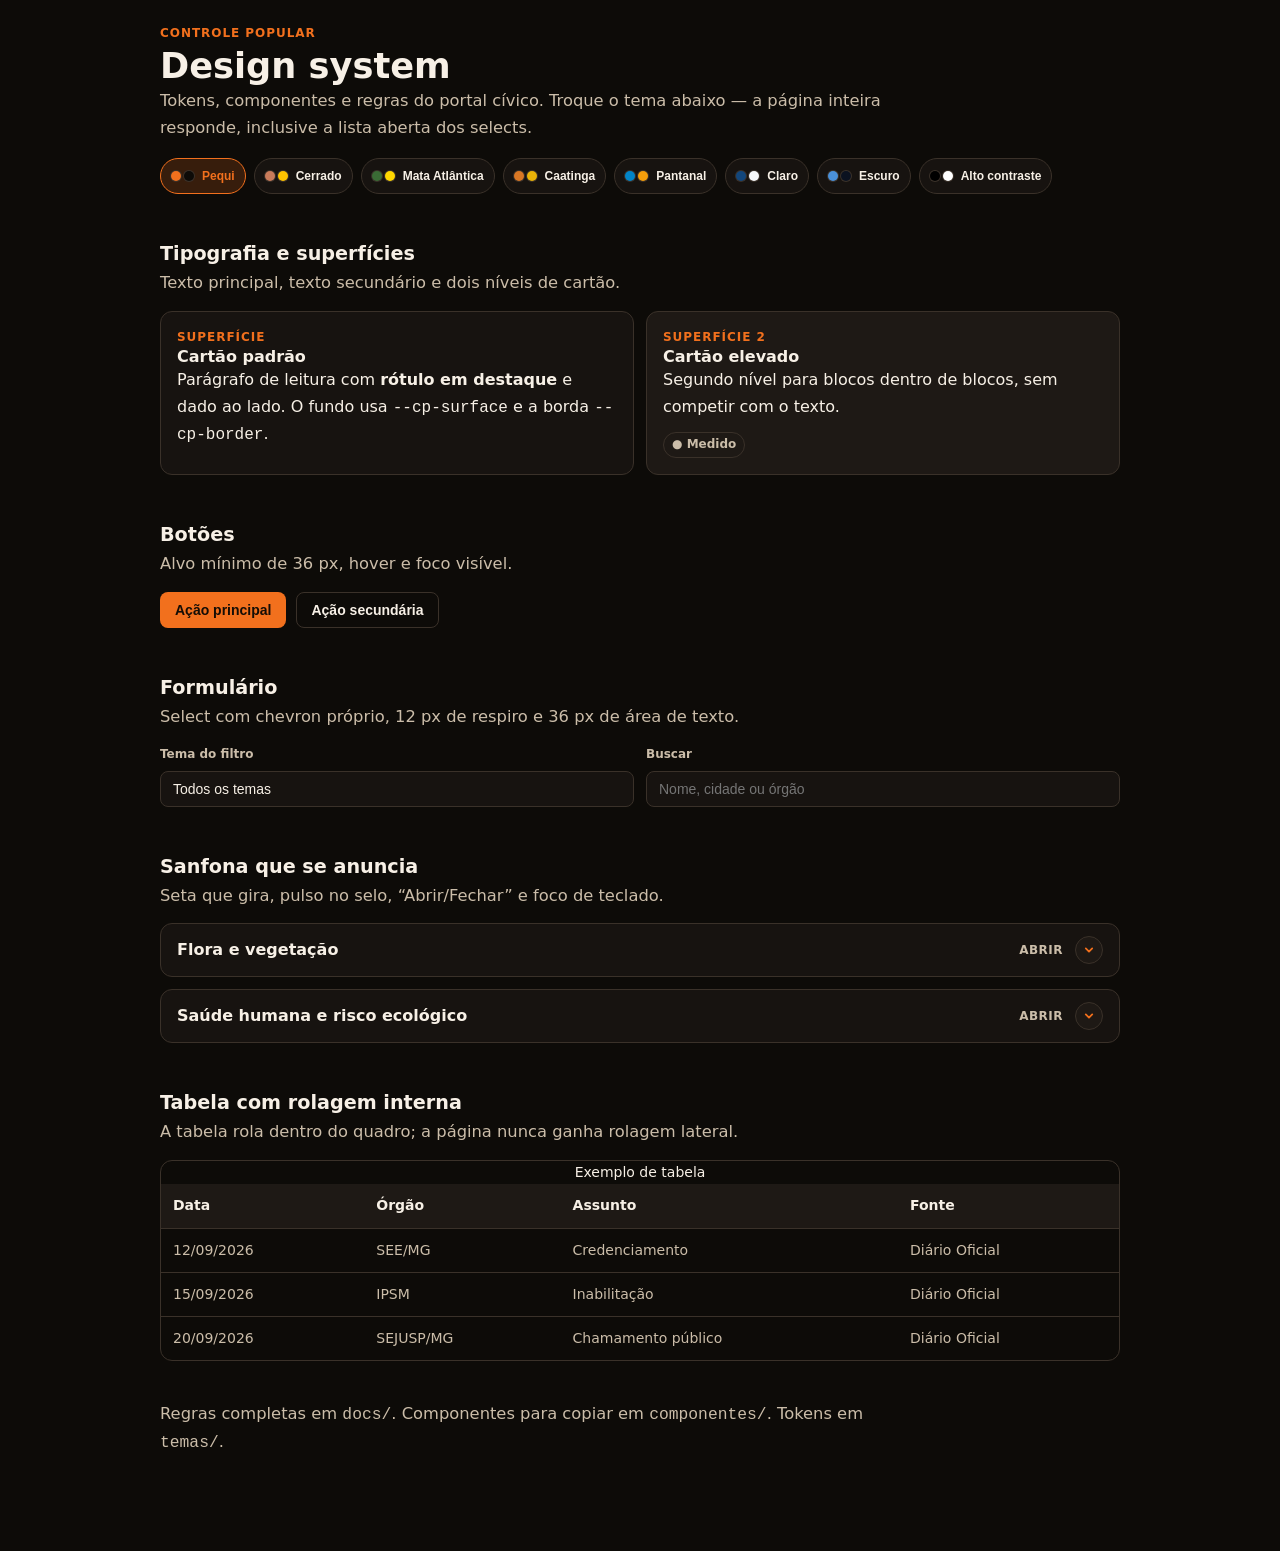
==== exemplos/index.html @ 44798055 "design system: temas, sanfona e principios como repo publico - Temas do portal extraidos de globals." ====
<!doctype html>
<html lang="pt-BR" data-theme="pequi">
<head>
<meta charset="utf-8">
<meta name="viewport" content="width=device-width, initial-scale=1">
<title>Design System — Controle Popular</title>
<!--
  GALERIA DO DESIGN SYSTEM
  ========================
  Abre direto no navegador (file://) — sem servidor, sem build.
  Os tokens vêm de ../temas/temas.css; o select, de
  ../componentes/select.css; a sanfona, de ../componentes/sanfona.html.

  O seletor de tema no topo troca `data-theme` no <html> e guarda a escolha
  em localStorage. Os 8 temas estão listados em JS porque `fetch` não lê
  arquivo local em file:// — a fonte canônica segue sendo temas/temas.json.
-->
<link rel="stylesheet" href="../temas/temas.css">
<link rel="stylesheet" href="../componentes/select.css">
<style>
  * { box-sizing: border-box; }
  html { scroll-behavior: smooth; }
  body {
    margin: 0;
    background: var(--cp-bg);
    color: var(--cp-text);
    font: 16px/1.65 system-ui, -apple-system, "Segoe UI", Roboto, sans-serif;
  }
  .pagina { max-width: 62rem; margin: 0 auto; padding: 24px 16px 96px; }
  h1, h2, h3 { line-height: 1.25; margin: 0; }
  h1 { font-size: clamp(1.5rem, 3.2vw, 2.2rem); }
  h2 { font-size: 1.2rem; margin-top: 8px; }
  h3 { font-size: 1rem; }
  p { margin: 0; }
  .lead { color: var(--cp-text-soft); font-size: 1.02rem; max-width: 46rem; }
  .kicker {
    color: var(--cp-primary);
    font-size: 12px;
    font-weight: 700;
    letter-spacing: 0.08em;
    text-transform: uppercase;
  }
  .secao { margin-top: 40px; }
  .secao > header { display: grid; gap: 4px; margin-bottom: 14px; }
  .grade { display: grid; gap: 12px; }
  @media (min-width: 720px) { .grade--2 { grid-template-columns: 1fr 1fr; } }

  /* ── Seletor de tema ─────────────────────────────────────────────── */
  .temas { display: flex; flex-wrap: wrap; gap: 8px; margin-top: 16px; }
  .temas button {
    display: inline-flex; align-items: center; gap: 8px;
    padding: 6px 10px; min-height: 36px;
    border-radius: 9999px;
    border: 1px solid var(--cp-border);
    background: var(--cp-surface);
    color: var(--cp-text);
    font-size: 12px; font-weight: 600; cursor: pointer;
  }
  .temas button:hover { border-color: var(--cp-primary); color: var(--cp-primary); }
  .temas button[aria-pressed="true"] {
    border-color: var(--cp-primary);
    background: color-mix(in srgb, var(--cp-primary) 18%, transparent);
    color: var(--cp-primary);
  }
  .temas .bolinhas { display: inline-flex; gap: 3px; }
  .temas .bolinha { width: 10px; height: 10px; border-radius: 9999px; box-shadow: 0 0 0 1px var(--cp-border); }

  /* ── Superfícies ─────────────────────────────────────────────────── */
  .cartao {
    background: var(--cp-surface);
    border: 1px solid var(--cp-border);
    border-radius: 12px;
    padding: 16px;
  }
  .cartao--2 { background: var(--cp-surface-2); }
  .selo {
    display: inline-flex; align-items: center; gap: 6px;
    padding: 2px 8px; border-radius: 9999px;
    border: 1px solid var(--cp-border);
    background: var(--cp-surface-2);
    color: var(--cp-text-soft);
    font-size: 12px; font-weight: 600;
  }

  /* ── Botões ──────────────────────────────────────────────────────── */
  .botao {
    display: inline-flex; align-items: center; justify-content: center;
    min-height: 36px; padding: 8px 14px;
    border-radius: 8px; border: 1px solid transparent;
    font-size: 14px; font-weight: 600; cursor: pointer;
    transition: filter 0.15s ease, background-color 0.15s ease;
  }
  .botao--primario { background: var(--cp-primary); color: var(--cp-primary-ink); }
  .botao--primario:hover { filter: brightness(1.08); }
  .botao--contorno {
    background: transparent; color: var(--cp-text);
    border-color: var(--cp-border);
  }
  .botao--contorno:hover { border-color: var(--cp-primary); color: var(--cp-primary); }
  .botao:focus-visible { outline: 2px solid var(--cp-focus); outline-offset: 2px; }

  /* ── Formulário ──────────────────────────────────────────────────── */
  .campo { display: grid; gap: 6px; }
  .campo label { font-size: 12px; font-weight: 600; color: var(--cp-text-soft); }
  .campo input, .campo select {
    min-height: 36px; padding: 8px 12px;
    border-radius: 8px; border: 1px solid var(--cp-border);
    background: var(--cp-surface); color: var(--cp-text);
    font-size: 14px;
  }
  .campo input:focus-visible, .campo select:focus-visible {
    outline: 2px solid var(--cp-focus); outline-offset: 1px;
  }

  /* ── Sanfona (mesma anatomia do componente canônico) ─────────────── */
  .sanfona {
    border: 1px solid var(--cp-border); border-radius: 12px;
    background: var(--cp-surface);
    transition: border-color 0.2s ease;
  }
  .sanfona:hover { border-color: color-mix(in srgb, var(--cp-primary) 60%, transparent); }
  .sanfona[open] { border-color: color-mix(in srgb, var(--cp-primary) 40%, transparent); }
  .sanfona > summary {
    display: flex; align-items: center; gap: 12px;
    padding: 12px 16px; border-radius: 12px;
    cursor: pointer; list-style: none;
    transition: background-color 0.2s ease;
  }
  .sanfona > summary::-webkit-details-marker { display: none; }
  .sanfona > summary:hover { background: color-mix(in srgb, var(--cp-surface-2) 60%, transparent); }
  .sanfona > summary:focus-visible { outline: 2px solid var(--cp-focus); outline-offset: 2px; }
  .sanfona__titulo { flex: 1; min-width: 0; font-weight: 600; }
  .sanfona__dica {
    display: none; font-size: 12px; font-weight: 600;
    text-transform: uppercase; letter-spacing: 0.04em; color: var(--cp-text-soft);
  }
  @media (min-width: 640px) { .sanfona__dica { display: inline; } }
  .sanfona[open] .sanfona__dica--abrir { display: none; }
  .sanfona:not([open]) .sanfona__dica--fechar { display: none; }
  .sanfona__seta {
    position: relative; display: inline-flex; flex-shrink: 0;
    align-items: center; justify-content: center;
    width: 28px; height: 28px;
    border: 1px solid var(--cp-border); border-radius: 9999px;
    background: var(--cp-surface-2); color: var(--cp-primary);
    transition: transform 0.2s ease, background-color 0.2s ease, border-color 0.2s ease;
  }
  .sanfona__seta svg { width: 16px; height: 16px; }
  .sanfona__seta::after {
    content: ""; position: absolute; inset: -2px;
    border: 2px solid var(--cp-primary); border-radius: inherit;
    opacity: 0; animation: anel 2.6s ease-out infinite;
  }
  .sanfona[open] .sanfona__seta { transform: rotate(180deg); border-color: var(--cp-primary); }
  .sanfona[open] .sanfona__seta::after { animation: none; opacity: 0; }
  .sanfona > summary:hover .sanfona__seta,
  .sanfona > summary:focus-visible .sanfona__seta {
    background: var(--cp-surface); border-color: var(--cp-primary);
  }
  @keyframes anel {
    0% { transform: scale(0.9); opacity: 0.45; }
    70%, 100% { transform: scale(1.35); opacity: 0; }
  }
  @media (prefers-reduced-motion: reduce) {
    .sanfona__seta, .sanfona__seta::after { animation: none; transition: none; }
  }
  .sanfona__corpo {
    border-top: 1px solid color-mix(in srgb, var(--cp-border) 60%, transparent);
    padding: 12px 16px 16px; color: var(--cp-text-soft); font-size: 0.95rem;
  }

  /* ── Tabela com rolagem interna ──────────────────────────────────── */
  .rolagem { overflow-x: auto; border-radius: 12px; border: 1px solid var(--cp-border); }
  table { width: 100%; min-width: 560px; border-collapse: collapse; font-size: 14px; }
  th, td { padding: 10px 12px; text-align: left; border-bottom: 1px solid var(--cp-border); }
  th { color: var(--cp-text); font-weight: 600; background: var(--cp-surface-2); }
  td { color: var(--cp-text-soft); }
  tbody tr:last-child td { border-bottom: none; }
</style>
</head>
<body>
<main class="pagina">
  <header>
    <p class="kicker">Controle Popular</p>
    <h1>Design system</h1>
    <p class="lead">
      Tokens, componentes e regras do portal cívico. Troque o tema abaixo — a
      página inteira responde, inclusive a lista aberta dos selects.
    </p>
    <div class="temas" id="temas" role="group" aria-label="Escolher tema"></div>
  </header>

  <section class="secao" aria-labelledby="t-tipografia">
    <header>
      <h2 id="t-tipografia">Tipografia e superfícies</h2>
      <p class="lead">Texto principal, texto secundário e dois níveis de cartão.</p>
    </header>
    <div class="grade grade--2">
      <article class="cartao">
        <p class="kicker">Superfície</p>
        <h3>Cartão padrão</h3>
        <p>Parágrafo de leitura com <strong>rótulo em destaque</strong> e dado ao lado.
          O fundo usa <code>--cp-surface</code> e a borda <code>--cp-border</code>.</p>
      </article>
      <article class="cartao cartao--2">
        <p class="kicker">Superfície 2</p>
        <h3>Cartão elevado</h3>
        <p>Segundo nível para blocos dentro de blocos, sem competir com o texto.</p>
        <p style="margin-top:10px"><span class="selo">● Medido</span></p>
      </article>
    </div>
  </section>

  <section class="secao" aria-labelledby="t-botoes">
    <header>
      <h2 id="t-botoes">Botões</h2>
      <p class="lead">Alvo mínimo de 36 px, hover e foco visível.</p>
    </header>
    <p style="display:flex;gap:10px;flex-wrap:wrap">
      <button class="botao botao--primario" type="button">Ação principal</button>
      <button class="botao botao--contorno" type="button">Ação secundária</button>
    </p>
  </section>

  <section class="secao" aria-labelledby="t-form">
    <header>
      <h2 id="t-form">Formulário</h2>
      <p class="lead">Select com chevron próprio, 12 px de respiro e 36 px de área de texto.</p>
    </header>
    <div class="grade grade--2">
      <div class="campo">
        <label for="filtro-tema">Tema do filtro</label>
        <select id="filtro-tema">
          <option>Todos os temas</option>
          <option>Barragens</option>
          <option>Licenciamento</option>
          <option>Terras</option>
        </select>
      </div>
      <div class="campo">
        <label for="filtro-busca">Buscar</label>
        <input id="filtro-busca" type="search" placeholder="Nome, cidade ou órgão">
      </div>
    </div>
  </section>

  <section class="secao" aria-labelledby="t-sanfona">
    <header>
      <h2 id="t-sanfona">Sanfona que se anuncia</h2>
      <p class="lead">Seta que gira, pulso no selo, “Abrir/Fechar” e foco de teclado.</p>
    </header>
    <div class="grade">
      <details class="sanfona">
        <summary>
          <span class="sanfona__titulo">Flora e vegetação</span>
          <span class="sanfona__dica sanfona__dica--abrir" aria-hidden="true">Abrir</span>
          <span class="sanfona__dica sanfona__dica--fechar" aria-hidden="true">Fechar</span>
          <span class="sanfona__seta" aria-hidden="true">
            <svg viewBox="0 0 20 20" fill="none" stroke="currentColor" stroke-width="2.2"
                 stroke-linecap="round" stroke-linejoin="round"><path d="M6 8l4 4 4-4"/></svg>
          </span>
        </summary>
        <div class="sanfona__corpo">
          <p><strong style="color:var(--cp-text)">Estado geral.</strong>
            Conteúdo revelado ao abrir, com o rótulo em destaque e o dado logo ao lado.</p>
        </div>
      </details>
      <details class="sanfona">
        <summary>
          <span class="sanfona__titulo">Saúde humana e risco ecológico</span>
          <span class="sanfona__dica sanfona__dica--abrir" aria-hidden="true">Abrir</span>
          <span class="sanfona__dica sanfona__dica--fechar" aria-hidden="true">Fechar</span>
          <span class="sanfona__seta" aria-hidden="true">
            <svg viewBox="0 0 20 20" fill="none" stroke="currentColor" stroke-width="2.2"
                 stroke-linecap="round" stroke-linejoin="round"><path d="M6 8l4 4 4-4"/></svg>
          </span>
        </summary>
        <div class="sanfona__corpo">
          <p>Segundo bloco, fechado por padrão.</p>
        </div>
      </details>
    </div>
  </section>

  <section class="secao" aria-labelledby="t-tabela">
    <header>
      <h2 id="t-tabela">Tabela com rolagem interna</h2>
      <p class="lead">A tabela rola dentro do quadro; a página nunca ganha rolagem lateral.</p>
    </header>
    <div class="rolagem">
      <table>
        <caption class="sr-only">Exemplo de tabela</caption>
        <thead>
          <tr><th scope="col">Data</th><th scope="col">Órgão</th><th scope="col">Assunto</th><th scope="col">Fonte</th></tr>
        </thead>
        <tbody>
          <tr><td>12/09/2026</td><td>SEE/MG</td><td>Credenciamento</td><td>Diário Oficial</td></tr>
          <tr><td>15/09/2026</td><td>IPSM</td><td>Inabilitação</td><td>Diário Oficial</td></tr>
          <tr><td>20/09/2026</td><td>SEJUSP/MG</td><td>Chamamento público</td><td>Diário Oficial</td></tr>
        </tbody>
      </table>
    </div>
  </section>

  <footer class="secao">
    <p class="lead">
      Regras completas em <code>docs/</code>. Componentes para copiar em
      <code>componentes/</code>. Tokens em <code>temas/</code>.
    </p>
  </footer>
</main>

<script>
  // Lista espelhada de temas/temas.json (fetch não lê file://).
  const TEMAS = [
    { id: "pequi", nome: "Pequi", cor: "#f2701d", cor2: "#0d0b08" },
    { id: "cerrado", nome: "Cerrado", cor: "#c97b5a", cor2: "#ffc300" },
    { id: "mata-atlantica", nome: "Mata Atlântica", cor: "#3a6b35", cor2: "#ffd700" },
    { id: "caatinga", nome: "Caatinga", cor: "#d97724", cor2: "#eab308" },
    { id: "pantanal", nome: "Pantanal", cor: "#0284c7", cor2: "#f59e0b" },
    { id: "light", nome: "Claro", cor: "#12467b", cor2: "#f7f8fa" },
    { id: "dark", nome: "Escuro", cor: "#4a90d9", cor2: "#0b1220" },
    { id: "high-contrast", nome: "Alto contraste", cor: "#000000", cor2: "#ffffff" },
  ];

  const caixa = document.getElementById("temas");

  function aplicar(id) {
    document.documentElement.dataset.theme = id;
    localStorage.setItem("ds-tema", id);
    [...caixa.children].forEach((b) => b.setAttribute("aria-pressed", String(b.dataset.tema === id)));
  }

  TEMAS.forEach((t) => {
    const b = document.createElement("button");
    b.type = "button";
    b.dataset.tema = t.id;
    b.setAttribute("aria-pressed", "false");
    b.innerHTML =
      '<span class="bolinhas" aria-hidden="true">' +
      '<span class="bolinha" style="background:' + t.cor + '"></span>' +
      '<span class="bolinha" style="background:' + t.cor2 + '"></span>' +
      "</span>" + t.nome;
    b.addEventListener("click", () => aplicar(t.id));
    caixa.appendChild(b);
  });

  aplicar(localStorage.getItem("ds-tema") || "pequi");
</script>
</body>
</html>
---- temas/temas.css ----
/*
 * TEMAS DO CONTROLE POPULAR
 *
 * Copiado de `apps/web/app/globals.css` do portal. Cada tema é um
 * conjunto de tokens `--cp-*` aplicado por `data-theme` no <html>.
 * Troque os valores para a sua marca; mantenha os NOMES dos tokens,
 * que são o contrato dos componentes.
 *
 * Ordem: :root (padrão claro) → 8 temas → variantes de daltonismo.
 */

/* Tokens padrão (tema claro). Todo o resto herda daqui. */
:root {
  --cp-bg: #f7f8fa;
  --cp-surface: #ffffff;
  --cp-surface-2: #f0f2f6;
  --cp-text: #0e1726;
  --cp-text-soft: #4a5568;
  --cp-primary: #12467b;
  --cp-primary-ink: #ffffff;
  --cp-accent: #0e8f6e;
  --cp-accent-ink: #ffffff;
  /* Cor de zona 3 (Judiciário) e 4 (Ambiental). Antes só existiam como
     literal de fallback em `lib/zonas.ts` (`var(--cp-secondary, #7c3aed)`),
     ou seja: a variável NUNCA foi definida e o roxo nunca passou por tema.
     Medido em 2026-08-07 — o #7c3aed reprovava em dois dos três temas
     (2,99:1 sobre a surface do escuro; 5,70:1 no alto contraste, que exige
     7:1). Verde está tomado pelo `--cp-accent` e azul pelo `--cp-primary`,
     daí o ocre da zona ambiental. */
  --cp-secondary: #6d28d9; /* 7,10:1 sobre a surface */
  --cp-secondary-ink: #ffffff;
  --cp-tertiary: #8a5300; /* 6,33:1 sobre a surface */
  --cp-tertiary-ink: #ffffff;
  --cp-border: #e2e8f0;
  --cp-alert: #c0392b;
  --cp-focus: #12467b;

  /* Tokens dos 3 Eixos Temáticos (WCAG AA >= 4.5:1 sobre surface #ffffff) */
  --cp-eixo-direitos: #c0392b;
  --cp-eixo-direitos-ink: #ffffff;
  --cp-eixo-terra: #1b6348;
  --cp-eixo-terra-ink: #ffffff;
  --cp-eixo-estado: #1e3a8a;
  --cp-eixo-estado-ink: #ffffff;
  /* Glow neon do hero narrativo (plano de identidade visual, Fase 1).
     É o ÚNICO valor da proposta Bulcão/neon fora dos tokens medidos — e
     é estritamente decorativo (sombra, nunca canal de informação). */
  --cp-glow: rgba(18, 70, 123, 0.22);
  --cp-bw: 1px;
  --cp-tscale: 1;

  /* EIXO DA PILHA FLUTUANTE (dono, 01/11/2026) ───────────────────────────
     Os três botões redondos do canto inferior esquerdo — rádio, pata do
     companheiro e Seu Nonô — têm de ficar no MESMO eixo vertical, com o
     centro de cada um em cima desta linha. Antes o alinhamento saía de uma
     coincidência de contas (rádio `left-5` + 48/2 = 44; pata `1.375rem` +
     44/2 = 44; FAB `left-4` + 56/2 = 44): mudar o tamanho de um deles
     desalinhava os três sem aviso. Cada container agora calcula
     `left: calc(var(--cp-pilha-centro) - metade-da-própria-largura)`.
     Mexeu no diâmetro de um botão? Só a metade dele muda aqui. */
  --cp-pilha-centro: 2.75rem;

  /* Ordinal chart ramp (--cp-ord-1 = heaviest tier .. -4 = lightest).
     The proposition types are ORDINAL, not nominal: a Projeto de Lei
     outweighs an Indicação 15:1, so the tier order carries meaning and
     the color has to show it. One monotone-lightness ramp drifting
     navy -> blue -> teal -> olive, so "darker = worth more points" is
     readable without consulting the legend.
     Steps validated with the dataviz palette validator against this
     theme's surface: CVD separation (protan/deutan, Machado 2009 @1.0)
     and the normal-vision floor both PASS on every adjacent pair.
     Light's --cp-ord-4 sits at 2.44:1 on white -- above the 2:1 ordinal
     light-end floor but under 3:1, which obliges the visible per-segment
     labels and the table view that RankingVereadores always ships. */
  --cp-ord-1: #102f5e;
  --cp-ord-2: #186aa8;
  --cp-ord-3: #1fa08b;
  --cp-ord-4: #a8ac30;
  /* Ink that stays legible ON a filled segment of the matching step. */
  --cp-ord-1-ink: #ffffff;
  --cp-ord-2-ink: #ffffff;
  --cp-ord-3-ink: #ffffff;
  --cp-ord-4-ink: #14160a;
  /* Recessive chart chrome: gridlines/tracks sit behind the data. */
  --cp-chart-track: #eef1f5;
  --cp-chart-grid: #e2e8f0;
}

/* Tema Claro — azul institucional e branco. */
[data-theme="light"] {
  color-scheme: light;
}

/* Tema Escuro — azul-noite e grafite. */
[data-theme="dark"] {
  --cp-bg: #0b1220;
  --cp-surface: #141c2b;
  --cp-surface-2: #1b2536;
  --cp-text: #e6eaf0;
  --cp-text-soft: #a0aec0;
  --cp-primary: #4a90d9;
  --cp-primary-ink: #08111e;
  --cp-accent: #2fbf9a;
  --cp-accent-ink: #06231c;
  /* Escolhidas contra a surface #141c2b, não clareadas do tema claro: o
     #7c3aed dava 2,99:1 aqui, abaixo de qualquer piso. */
  --cp-secondary: #a78bfa; /* 6,27:1 */
  --cp-secondary-ink: #0d0618;
  --cp-tertiary: #e0a458; /* 7,82:1 */
  --cp-tertiary-ink: #1a1206;
  --cp-border: #26303f;
  --cp-alert: #e5736a;
  --cp-focus: #4a90d9;
  --cp-glow: rgba(255, 32, 197, 0.28);

  /* Tokens dos 3 Eixos Temáticos (WCAG AA >= 4.5:1 sobre surface #141c2b) */
  --cp-eixo-direitos: #f87171;
  --cp-eixo-direitos-ink: #1a0808;
  --cp-eixo-terra: #34d399;
  --cp-eixo-terra-ink: #042017;
  --cp-eixo-estado: #60a5fa;
  --cp-eixo-estado-ink: #081b33;

  /* Dark steps are SELECTED, not an automatic flip of the light ramp:
     re-stepped brighter against #141c2b so every step clears 3:1, while
     keeping the light ramp's relative order within the teal/olive pair
     (darkening the olive collapsed it into the teal -- measured, not
     guessed). All adjacent pairs PASS CVD and the normal-vision floor. */
  --cp-ord-1: #84b4ec;
  --cp-ord-2: #2183cc;
  --cp-ord-3: #0fa085;
  --cp-ord-4: #c9c74e;
  --cp-ord-1-ink: #06111f;
  --cp-ord-2-ink: #ffffff;
  --cp-ord-3-ink: #04160f;
  --cp-ord-4-ink: #16150a;
  --cp-chart-track: #1b2536;
  --cp-chart-grid: #26303f;
}

/* Tema Pequi — laranja-pequi e quase-preto quente (padrão do portal). */
[data-theme="pequi"] {
  --cp-bg: #0d0b08;
  --cp-surface: #171310;
  --cp-surface-2: #1e1915;
  --cp-text: #f7f0e6;
  --cp-text-soft: #cbbda9;
  --cp-primary: #f2701d; /* laranja-pequi — a cor da marca */
  --cp-primary-ink: #140d06;
  --cp-accent: #e4b33c; /* amarelo-candeia — os versos */
  --cp-accent-ink: #1a1408;
  --cp-secondary: #a78bfa;  /* 6,79:1 — herdado do dark, reme aqui */
  --cp-secondary-ink: #0d0618;
  --cp-tertiary: #e0a458;   /* 8,46:1 */
  --cp-tertiary-ink: #1a1206;
  --cp-border: #3a3129;
  --cp-alert: #e5736a;      /* 6,15:1 */
  --cp-focus: #e4b33c;      /* 9,51:1 — anel de foco bem visível no quente */
  --cp-glow: rgba(242, 112, 29, 0.22);

  /* Tokens dos 3 Eixos Temáticos (WCAG AA >= 4.5:1 sobre surface #171310) */
  --cp-eixo-direitos: #ff7a59;
  --cp-eixo-direitos-ink: #1a0d08;
  --cp-eixo-terra: #4ade80;
  --cp-eixo-terra-ink: #05200b;
  --cp-eixo-estado: #7dd3fc;
  --cp-eixo-estado-ink: #081d2c;

  /* Rampa ordinal: os quatro steps do dark passam contra a surface quente
     (medido acima). Ordem relativa preservada — não é flip automático. */
  --cp-ord-1: #84b4ec;
  --cp-ord-2: #2183cc;
  --cp-ord-3: #0fa085;
  --cp-ord-4: #c9c74e;
  --cp-ord-1-ink: #06111f;
  --cp-ord-2-ink: #ffffff;
  --cp-ord-3-ink: #04160f;
  --cp-ord-4-ink: #16150a;
  --cp-chart-track: #1e1915;
  --cp-chart-grid: #2e2620;
}

/* Tema Cerrado — terracota e amarelo-ipê. */
[data-theme="cerrado"] {
  --cp-bg: #1a1208;
  --cp-surface: #231a0f;
  --cp-surface-2: #2c2114;
  --cp-text: #f5e6d0;
  --cp-text-soft: #c4a882;
  --cp-primary: #c97b5a; /* terracota — Cerrado */
  --cp-primary-ink: #1a0e06;
  --cp-accent: #3a6b35; /* verde-serra — Mata Atlântica */
  --cp-accent-ink: #ffffff;
  --cp-secondary: #ffc300; /* amarelo-ipê */
  --cp-secondary-ink: #1a1400;
  --cp-tertiary: #2a7fac; /* azul-pantanal */
  --cp-tertiary-ink: #ffffff;
  --cp-border: #3d2e1e;
  --cp-alert: #c4121a; /* vermelho-folia */
  --cp-focus: #ffc300;
  --cp-glow: rgba(201, 123, 90, 0.25);

  /* Tokens dos 3 Eixos Temáticos (WCAG AA >= 4.5:1 sobre surface #231a0f) */
  --cp-eixo-direitos: #e05d44;
  --cp-eixo-direitos-ink: #1a0a05;
  --cp-eixo-terra: #4ade80;
  --cp-eixo-terra-ink: #04200b;
  --cp-eixo-estado: #60a5fa;
  --cp-eixo-estado-ink: #081b33;
  --cp-ord-1: #c97b5a;
  --cp-ord-2: #3a6b35;
  --cp-ord-3: #2a7fac;
  --cp-ord-4: #ffc300;
  --cp-ord-1-ink: #1a0e06;
  --cp-ord-2-ink: #ffffff;
  --cp-ord-3-ink: #ffffff;
  --cp-ord-4-ink: #1a1400;
  --cp-chart-track: #2c2114;
  --cp-chart-grid: #3d2e1e;
}

/* Tema Mata Atlântica — verde-serra e dourado. */
[data-theme="mata-atlantica"] {
  --cp-bg: #0a1208;
  --cp-surface: #111a0f;
  --cp-surface-2: #182114;
  --cp-text: #e8f0e4;
  --cp-text-soft: #a8c4a0;
  --cp-primary: #3a6b35; /* verde-serra */
  --cp-primary-ink: #ffffff;
  --cp-accent: #ffd700; /* dourado-mico */
  --cp-accent-ink: #1a1800;
  --cp-secondary: #ff6b6b; /* rosa-flamboyant */
  --cp-secondary-ink: #1a0505;
  --cp-tertiary: #2a7fac; /* azul-pantanal */
  --cp-tertiary-ink: #ffffff;
  --cp-border: #253320;
  --cp-alert: #c4121a;
  --cp-focus: #ffd700;
  --cp-glow: rgba(58, 107, 53, 0.25);

  /* Tokens dos 3 Eixos Temáticos (WCAG AA >= 4.5:1 sobre surface #111a0f) */
  --cp-eixo-direitos: #ff6b6b;
  --cp-eixo-direitos-ink: #1a0505;
  --cp-eixo-terra: #4ade80;
  --cp-eixo-terra-ink: #04200b;
  --cp-eixo-estado: #60a5fa;
  --cp-eixo-estado-ink: #081b33;
  --cp-ord-1: #3a6b35;
  --cp-ord-2: #2a7fac;
  --cp-ord-3: #ffd700;
  --cp-ord-4: #ff6b6b;
  --cp-ord-1-ink: #ffffff;
  --cp-ord-2-ink: #ffffff;
  --cp-ord-3-ink: #1a1800;
  --cp-ord-4-ink: #1a0505;
  --cp-chart-track: #182114;
  --cp-chart-grid: #253320;
}

/* Tema Caatinga — âmbar e sol do sertão. */
[data-theme="caatinga"] {
  --cp-bg: #161007;
  --cp-surface: #1e170c;
  --cp-surface-2: #271f12;
  --cp-text: #f7ede1;
  --cp-text-soft: #cbb696;
  --cp-primary: #d97724; /* âmbar-mandacaru */
  --cp-primary-ink: #180e04;
  --cp-accent: #2e8b57; /* verde-palma */
  --cp-accent-ink: #ffffff;
  --cp-secondary: #eab308; /* amarelo sol do sertão */
  --cp-secondary-ink: #1a1400;
  --cp-tertiary: #38bdf8; /* azul céu do sertão */
  --cp-tertiary-ink: #081d2c;
  --cp-border: #382b19;
  --cp-alert: #dc2626;
  --cp-focus: #eab308;
  --cp-glow: rgba(217, 119, 36, 0.25);

  /* Tokens dos 3 Eixos Temáticos (WCAG AA >= 4.5:1 sobre surface #1e170c) */
  --cp-eixo-direitos: #ea580c;
  --cp-eixo-direitos-ink: #ffffff;
  --cp-eixo-terra: #4ade80;
  --cp-eixo-terra-ink: #04200b;
  --cp-eixo-estado: #60a5fa;
  --cp-eixo-estado-ink: #081b33;
  --cp-ord-1: #d97724;
  --cp-ord-2: #2e8b57;
  --cp-ord-3: #38bdf8;
  --cp-ord-4: #eab308;
  --cp-ord-1-ink: #180e04;
  --cp-ord-2-ink: #ffffff;
  --cp-ord-3-ink: #081d2c;
  --cp-ord-4-ink: #1a1400;
  --cp-chart-track: #271f12;
  --cp-chart-grid: #382b19;
}

/* Tema Pantanal — azul-águas e tuiuiú. */
[data-theme="pantanal"] {
  --cp-bg: #071318;
  --cp-surface: #0e1e24;
  --cp-surface-2: #162930;
  --cp-text: #e0f2fe;
  --cp-text-soft: #93c5fd;
  --cp-primary: #0284c7; /* azul-pantanal */
  --cp-primary-ink: #ffffff;
  --cp-accent: #10b981; /* verde vitória-régia */
  --cp-accent-ink: #042017;
  --cp-secondary: #f59e0b; /* dourado-tuiuiú */
  --cp-secondary-ink: #1a1400;
  --cp-tertiary: #06b6d4; /* turquesa corixo */
  --cp-tertiary-ink: #042017;
  --cp-border: #1e3a47;
  --cp-alert: #ef4444;
  --cp-focus: #38bdf8;
  --cp-glow: rgba(2, 132, 199, 0.25);

  /* Tokens dos 3 Eixos Temáticos (WCAG AA >= 4.5:1 sobre surface #0e1e24) */
  --cp-eixo-direitos: #f87171;
  --cp-eixo-direitos-ink: #1a0808;
  --cp-eixo-terra: #34d399;
  --cp-eixo-terra-ink: #042017;
  --cp-eixo-estado: #60a5fa;
  --cp-eixo-estado-ink: #081b33;
  --cp-ord-1: #0284c7;
  --cp-ord-2: #10b981;
  --cp-ord-3: #06b6d4;
  --cp-ord-4: #f59e0b;
  --cp-ord-1-ink: #ffffff;
  --cp-ord-2-ink: #042017;
  --cp-ord-3-ink: #042017;
  --cp-ord-4-ink: #1a1400;
  --cp-chart-track: #162930;
  --cp-chart-grid: #1e3a47;
}

/* Tema Alto contraste — preto e branco puro. */
[data-theme="high-contrast"] {
  --cp-bg: #ffffff;
  --cp-surface: #ffffff;
  --cp-surface-2: #ffffff;
  --cp-text: #000000;
  --cp-text-soft: #000000;
  --cp-primary: #0000cc;
  --cp-primary-ink: #ffffff;
  --cp-accent: #006644;
  --cp-accent-ink: #ffffff;
  /* Piso deste tema é 7:1, não 4,5:1 — o #7c3aed dava 5,70:1 e reprovava. */
  --cp-secondary: #4c1d95; /* 10,95:1 */
  --cp-secondary-ink: #ffffff;
  --cp-tertiary: #6b3f00; /* 8,99:1 */
  --cp-tertiary-ink: #ffffff;
  --cp-border: #000000;
  /* ⟲ 13/08, revisão de onboarding: os dois valores abaixo eram os únicos
     tokens deste tema que ninguém tinha medido contra a régua que o
     próprio tema promete (7:1 para texto). Medido nesta revisão contra
     `--cp-bg`/`--cp-surface` (#ffffff, os dois iguais aqui) com a fórmula
     de luminância relativa do WCAG:

     `--cp-alert` era #cc0000 = 5,89:1 — abaixo do piso de 7:1 do próprio
     tema, embora passasse no piso genérico de 4,5:1 que ninguém aqui
     pede. Usado como TEXTO em ~40 telas (selo de violação legal, CTA de
     denúncia) e como FUNDO com texto branco em cima
     (`direitos-em-movimento/denuncia/Facilitador.tsx`) — escurecer ajuda
     as duas leituras ao mesmo tempo, porque o branco fixo do texto vira
     mais contrastante quanto mais escuro o fundo. #990000 = 8,92:1.

     `--cp-focus` era #ffd500 = 1,42:1 contra o fundo branco — o anel de
     foco mais visível do site (WCAG pede só 3:1 para indicador de UI,
     não 7:1) ficava quase invisível bem no tema feito para quem precisa
     MAIS dele. #806a00 = 5,28:1, ainda na família "amarelo/dourado" que
     o comentário abaixo documenta como escolha proposital do tema. */
  --cp-alert: #990000; /* 8,92:1 sobre a surface (texto E fundo) */
  --cp-focus: #806a00; /* 5,28:1 sobre a surface — WCAG 1.4.11 pede 3:1 */
  --cp-bw: 2px;
  /* Alto contraste não tem glow: decorativo nenhum sobrevive aqui. */
  --cp-glow: transparent;

  /* Tokens dos 3 Eixos Temáticos (WCAG AAA >= 7:1 sobre surface #ffffff) */
  --cp-eixo-direitos: #990000; /* 8,92:1 */
  --cp-eixo-direitos-ink: #ffffff;
  --cp-eixo-terra: #005a2e;    /* 8,15:1 */
  --cp-eixo-terra-ink: #ffffff;
  --cp-eixo-estado: #000080;   /* 13,10:1 */
  --cp-eixo-estado-ink: #ffffff;

  /* High-contrast keeps the same navy->olive tier order but pushes every
     step to >=7:1 on white, so the ramp reads as maximum contrast rather
     than as a gradient. Separation here is carried by the 2px black
     segment outlines and the direct labels (see .cp-ord-seg below), not
     by hue alone -- the whole point of this theme. */
  --cp-ord-1: #001a66;
  --cp-ord-2: #0000cc;
  --cp-ord-3: #006644;
  --cp-ord-4: #4a4a00;
  --cp-ord-1-ink: #ffffff;
  --cp-ord-2-ink: #ffffff;
  --cp-ord-3-ink: #ffffff;
  --cp-ord-4-ink: #ffffff;
  --cp-chart-track: #ffffff;
  --cp-chart-grid: #000000;
}

/* Variante para daltonismo (data-cvd="on") */
[data-theme="dark"][data-cvd="on"] {
  --cp-accent: #3987e5; /* 4,69:1 sobre a surface escura */
  --cp-accent-ink: #06111f;
  --cp-alert: #d95926; /* 4,39:1 sobre a surface escura */
}

/* Variante para daltonismo (data-cvd="on") */
[data-theme="pequi"][data-cvd="on"] {
  --cp-accent: #3987e5; /* 5,08:1 sobre #171310 */
  --cp-accent-ink: #06111f;
  --cp-alert: #d95926; /* 4,76:1 sobre #171310 */
}

/* Variante para daltonismo (data-cvd="on") */
[data-theme="high-contrast"][data-cvd="on"] {
  --cp-accent: #004c77; /* 9,13:1 sobre branco */
  --cp-accent-ink: #ffffff;
  --cp-alert: #8f3000; /* 8,11:1 sobre branco */
}

/* Variante para daltonismo (data-cvd="on") */
[data-theme="cerrado"][data-cvd="on"] {
  --cp-accent: #2a7fac; /* azul-pantanal, 4,58:1 sobre #231a0f */
  --cp-accent-ink: #ffffff;
  --cp-alert: #d95926; /* laranja-avermelhado, 4,52:1 sobre #231a0f */
}

/* Variante para daltonismo (data-cvd="on") */
[data-theme="mata-atlantica"][data-cvd="on"] {
  --cp-accent: #2a7fac; /* azul-pantanal, 4,62:1 sobre #111a0f */
  --cp-accent-ink: #ffffff;
  --cp-alert: #d95926; /* laranja-avermelhado, 4,48:1 sobre #111a0f */
}

/* Variante para daltonismo (data-cvd="on") */
[data-theme="caatinga"][data-cvd="on"] {
  --cp-accent: #38bdf8; /* azul céu, 6,10:1 sobre #1e170c */
  --cp-accent-ink: #081d2c;
  --cp-alert: #f97316; /* laranja alerta, 5,12:1 sobre #1e170c */
}

/* Variante para daltonismo (data-cvd="on") */
[data-theme="pantanal"][data-cvd="on"] {
  --cp-accent: #f59e0b; /* dourado, 6,85:1 sobre #0e1e24 */
  --cp-accent-ink: #1a1400;
  --cp-alert: #f97316; /* laranja alerta, 5,42:1 sobre #0e1e24 */
}

/* Dica ao navegador para desenhar lista de <select> e barras */
:root,
[data-theme="light"] {
  color-scheme: light;
}
[data-theme]:not([data-theme="light"]) {
  color-scheme: dark;
}
---- componentes/select.css ----
/* ═══ SELECT COM RESPIRO NA SETA ══════════════════════════════════════════
   A seta nativa do <select> fica a 2–4 px da borda direita e parece colada.
   Aqui o controle perde a seta do sistema, ganha um chevron SVG e 12 px de
   folga (`right .75rem`), com 36 px de área de texto (`padding-right`).

   Uso:
     <link rel="stylesheet" href="componentes/select.css">
     <select>…</select>

   Quem já desenha o próprio ícone marca `class="appearance-none"` e fica de
   fora — não recebe um segundo chevron.
   ══════════════════════════════════════════════════════════════════════════ */

select:not(.appearance-none) {
  appearance: none;
  -webkit-appearance: none;
  background-image: url("data:image/svg+xml,%3Csvg xmlns='http://www.w3.org/2000/svg' viewBox='0 0 20 20'%3E%3Cpath d='M6 8l4 4 4-4' fill='none' stroke='%238a94a6' stroke-width='2' stroke-linecap='round' stroke-linejoin='round'/%3E%3C/svg%3E");
  background-repeat: no-repeat;
  background-position: right 0.75rem center;
  background-size: 0.85rem 0.85rem;
  padding-right: 2.25rem;
}

[data-theme="light"] select:not(.appearance-none) {
  background-image: url("data:image/svg+xml,%3Csvg xmlns='http://www.w3.org/2000/svg' viewBox='0 0 20 20'%3E%3Cpath d='M6 8l4 4 4-4' fill='none' stroke='%234a5568' stroke-width='2' stroke-linecap='round' stroke-linejoin='round'/%3E%3C/svg%3E");
}

[data-theme="high-contrast"] select:not(.appearance-none) {
  background-image: url("data:image/svg+xml,%3Csvg xmlns='http://www.w3.org/2000/svg' viewBox='0 0 20 20'%3E%3Cpath d='M6 8l4 4 4-4' fill='none' stroke='%23000000' stroke-width='2' stroke-linecap='round' stroke-linejoin='round'/%3E%3C/svg%3E");
}

/* A lista aberta é pintada pelo navegador; sem isto, tema escuro vira texto
   claro sobre branco. `color-scheme` (em temas.css) também ajuda. */
select option {
  background-color: var(--cp-surface);
  color: var(--cp-text);
}
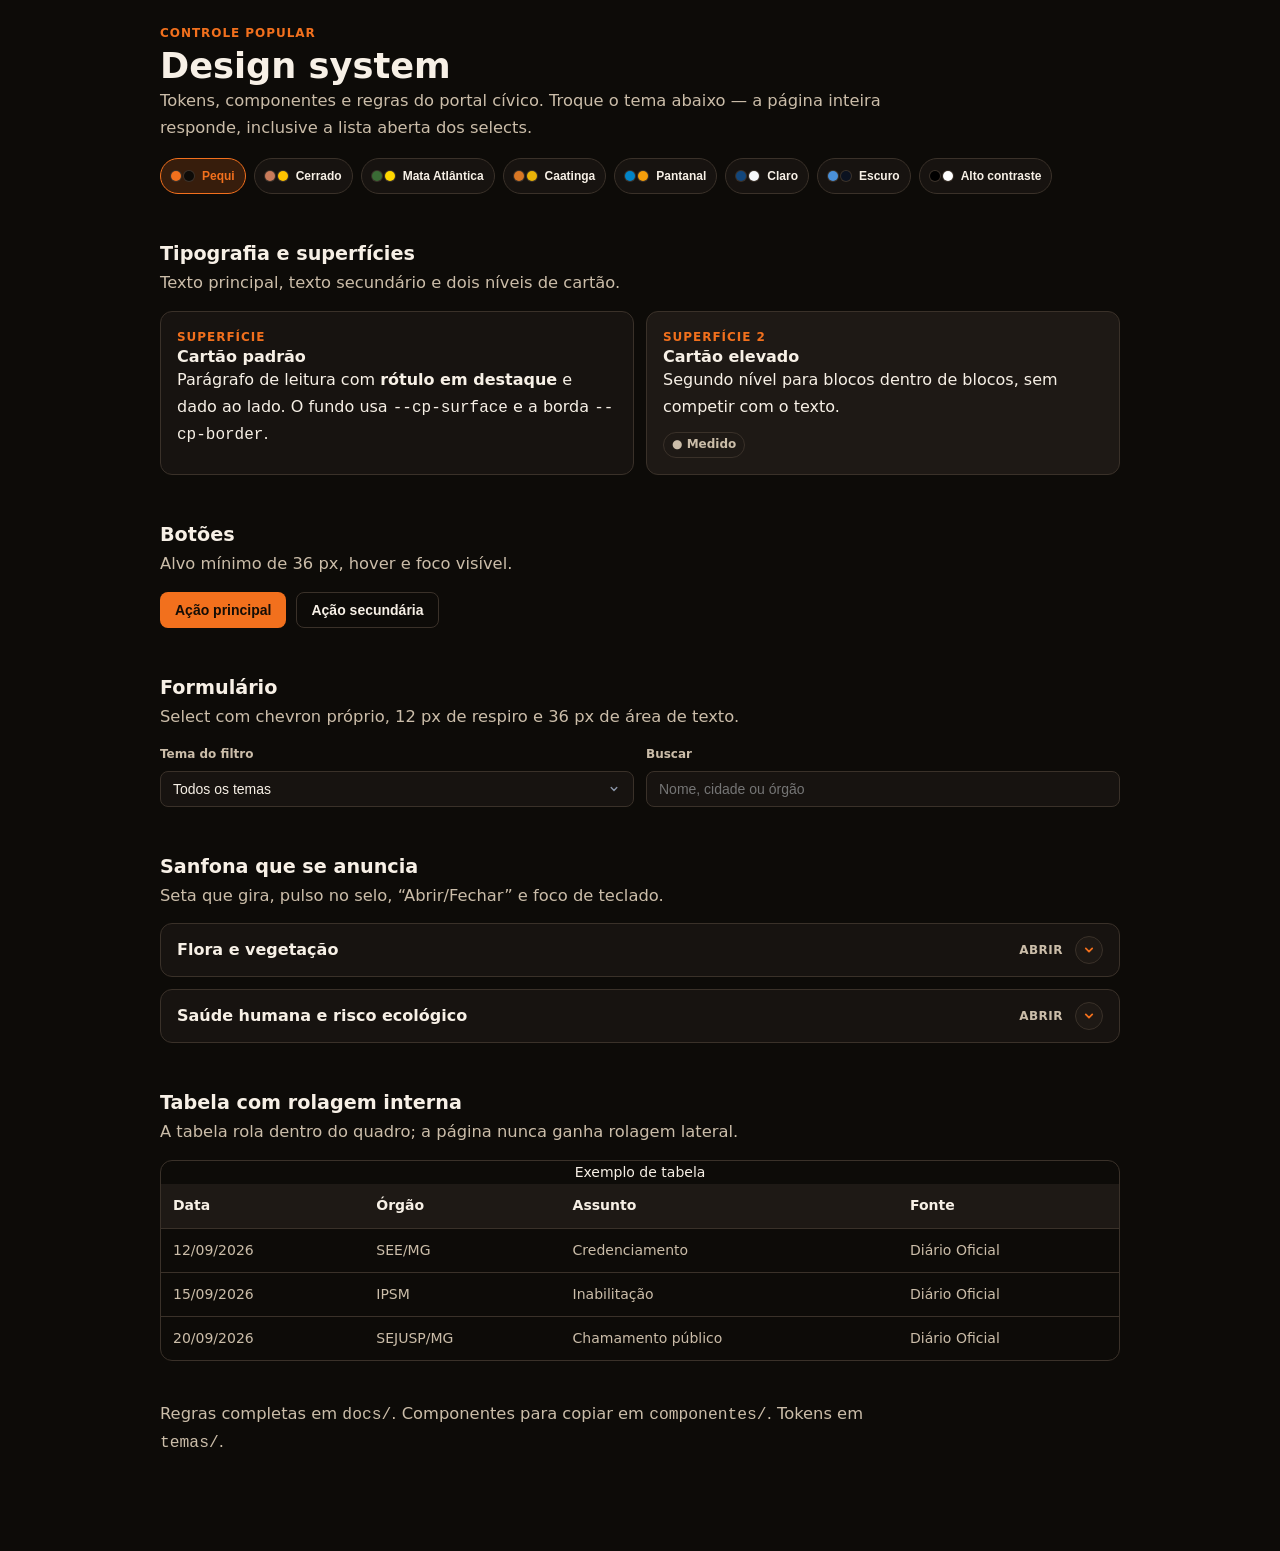
==== commit dfcca245: "exemplo: select mantem o chevron e os 36px de respiro" ====
--- a/exemplos/index.html
+++ b/exemplos/index.html
@@ -105,9 +105,13 @@
   .campo input, .campo select {
     min-height: 36px; padding: 8px 12px;
     border-radius: 8px; border: 1px solid var(--cp-border);
-    background: var(--cp-surface); color: var(--cp-text);
+    /* `background-color`, não `background`: o atalho apagaria o chevron
+       que vem de componentes/select.css. */
+    background-color: var(--cp-surface); color: var(--cp-text);
     font-size: 14px;
   }
+  /* A seta precisa dos 36 px de área de texto da regra do select. */
+  .campo select { padding-right: 2.25rem; }
   .campo input:focus-visible, .campo select:focus-visible {
     outline: 2px solid var(--cp-focus); outline-offset: 1px;
   }
--- a/componentes/select.css
+++ b/componentes/select.css
@@ -9,6 +9,9 @@
 
    Quem já desenha o próprio ícone marca `class="appearance-none"` e fica de
    fora — não recebe um segundo chevron.
+
+   Ao estilizar o campo no seu site, use `background-color` (não o atalho
+   `background`, que apaga o chevron) e não zere o `padding-right`.
    ══════════════════════════════════════════════════════════════════════════ */
 
 select:not(.appearance-none) {
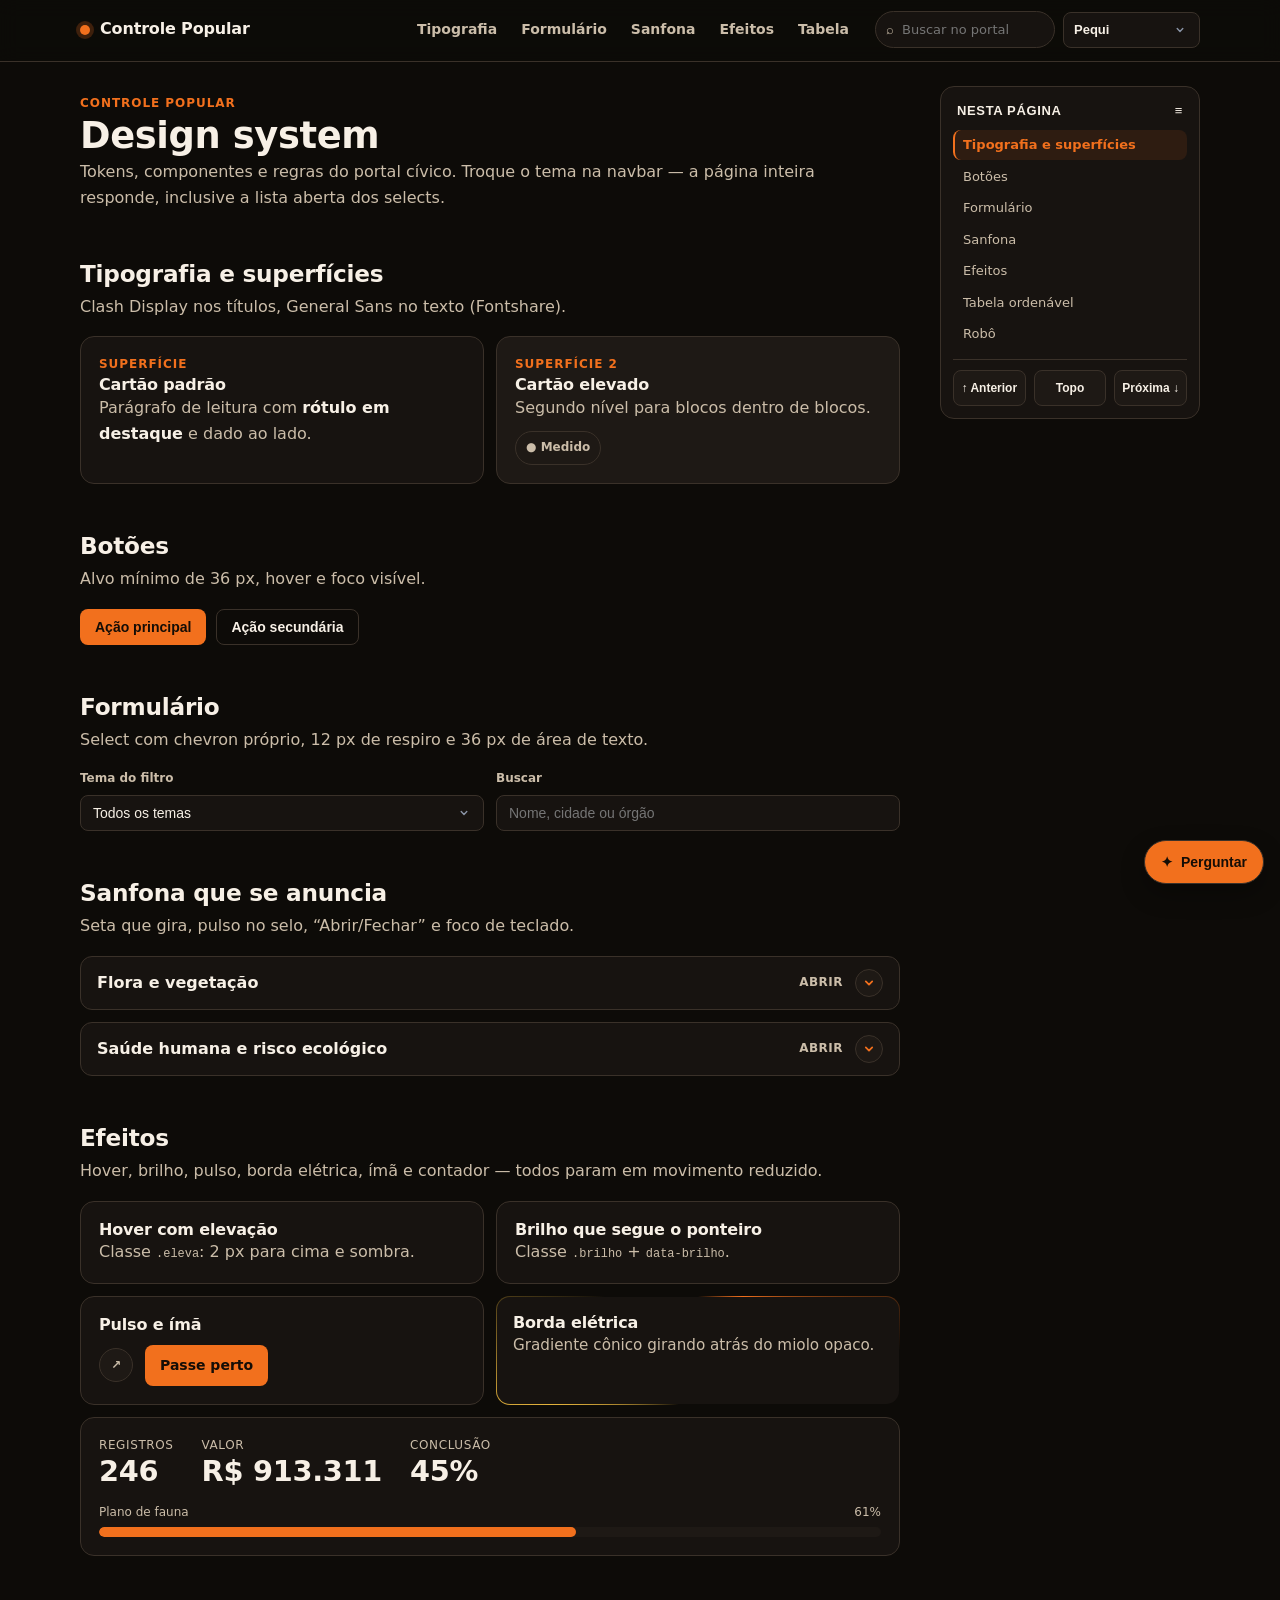
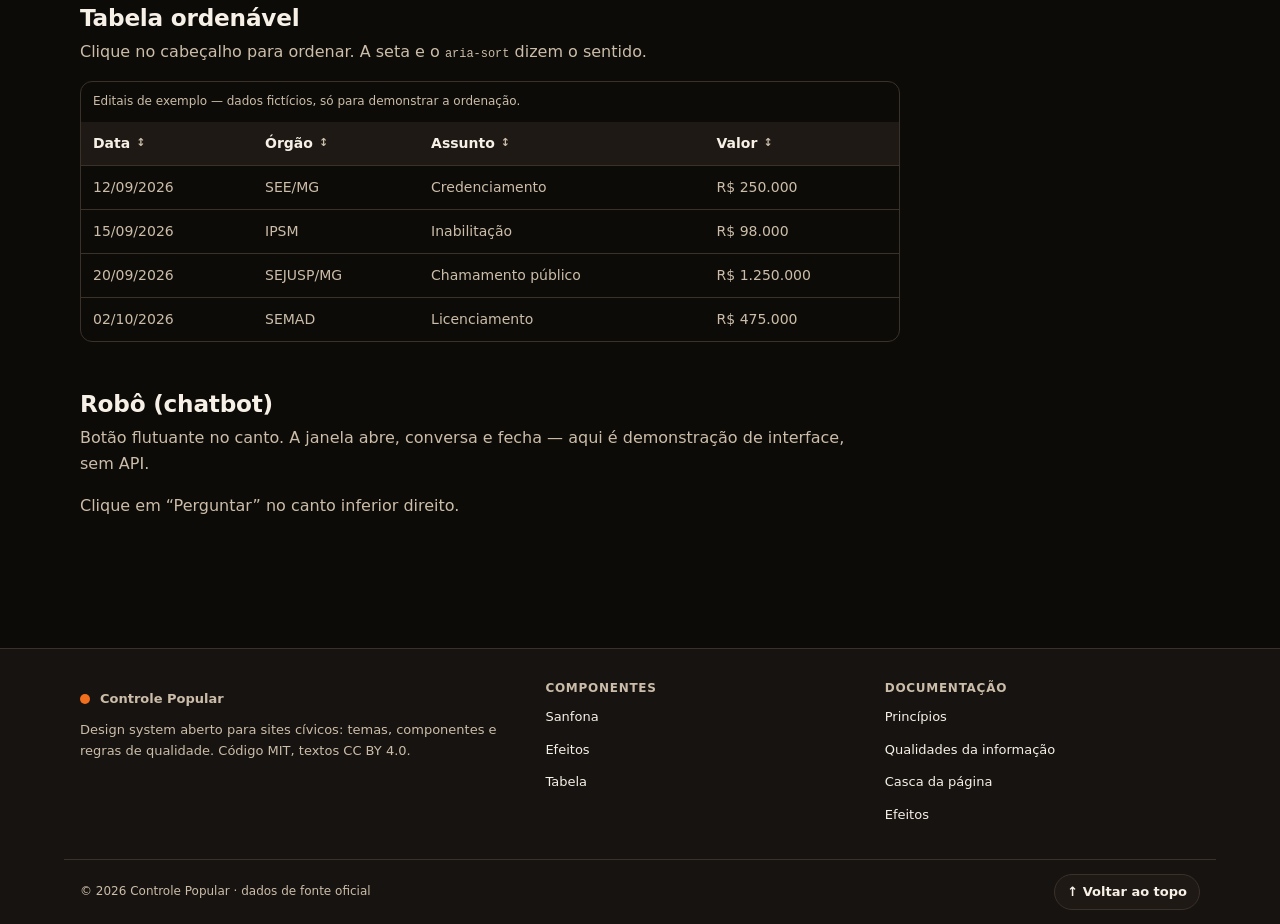
==== commit 199a6026: "design system: casca completa, fontshare, tabela ordenavel e efeitos - Fontes: fontes/fontshare.css " ====
--- a/exemplos/index.html
+++ b/exemplos/index.html
@@ -5,162 +5,115 @@
 <meta name="viewport" content="width=device-width, initial-scale=1">
 <title>Design System — Controle Popular</title>
 <!--
-  GALERIA DO DESIGN SYSTEM
-  ========================
-  Abre direto no navegador (file://) — sem servidor, sem build.
-  Os tokens vêm de ../temas/temas.css; o select, de
-  ../componentes/select.css; a sanfona, de ../componentes/sanfona.html.
-
-  O seletor de tema no topo troca `data-theme` no <html> e guarda a escolha
-  em localStorage. Os 8 temas estão listados em JS porque `fetch` não lê
-  arquivo local em file:// — a fonte canônica segue sendo temas/temas.json.
+  PÁGINA-MODELO DO DESIGN SYSTEM
+  ==============================
+  Esta galeria usa os componentes de verdade: navbar, sumário com Topo e
+  Próxima seção, sanfona, efeitos, tabela ordenável, robô e rodapé.
+
+  Ordem de carregamento:
+    fontes/fontshare.css      → Clash Display + General Sans (Fontshare)
+    temas/temas.css           → tokens dos 8 temas
+    componentes/shell.css     → navbar, sumário, tabela, robô, rodapé
+    componentes/select.css    → seta de <select> com respiro
+    efeitos/efeitos.css       → hover, brilho, pulso, borda elétrica, barra
+    efeitos/magnet.js         → ímã/brilho + contador
+    componentes/shell.js      → scrollspy, ordenação, robô, progresso
+
+  Sem JS e sem animação, o conteúdo continua correto: números no HTML,
+  tabela na ordem do HTML, sumário como links.
 -->
+<link rel="stylesheet" href="../fontes/fontshare.css">
 <link rel="stylesheet" href="../temas/temas.css">
+<link rel="stylesheet" href="../componentes/shell.css">
 <link rel="stylesheet" href="../componentes/select.css">
+<link rel="stylesheet" href="../efeitos/efeitos.css">
 <style>
   * { box-sizing: border-box; }
-  html { scroll-behavior: smooth; }
-  body {
-    margin: 0;
-    background: var(--cp-bg);
-    color: var(--cp-text);
-    font: 16px/1.65 system-ui, -apple-system, "Segoe UI", Roboto, sans-serif;
-  }
-  .pagina { max-width: 62rem; margin: 0 auto; padding: 24px 16px 96px; }
-  h1, h2, h3 { line-height: 1.25; margin: 0; }
-  h1 { font-size: clamp(1.5rem, 3.2vw, 2.2rem); }
-  h2 { font-size: 1.2rem; margin-top: 8px; }
+  body { margin: 0; background: var(--cp-bg); color: var(--cp-text); line-height: 1.65; }
+  h1, h2, h3 { line-height: 1.22; margin: 0; }
+  h1 { font-size: clamp(1.6rem, 3.4vw, 2.3rem); }
+  h2 { font-size: clamp(1.2rem, 2.4vw, 1.45rem); }
   h3 { font-size: 1rem; }
   p { margin: 0; }
-  .lead { color: var(--cp-text-soft); font-size: 1.02rem; max-width: 46rem; }
-  .kicker {
-    color: var(--cp-primary);
-    font-size: 12px;
-    font-weight: 700;
-    letter-spacing: 0.08em;
-    text-transform: uppercase;
-  }
-  .secao { margin-top: 40px; }
-  .secao > header { display: grid; gap: 4px; margin-bottom: 14px; }
+  a { color: var(--cp-primary); }
+  code { font-size: 0.92em; }
+  .lead { color: var(--cp-text-soft); max-width: 48rem; }
+  .kicker { color: var(--cp-primary); font-size: 12px; font-weight: 700;
+    letter-spacing: 0.08em; text-transform: uppercase; }
+  .secao { margin-top: 48px; scroll-margin-top: 84px; }
+  .secao > header { display: grid; gap: 6px; margin-bottom: 16px; }
   .grade { display: grid; gap: 12px; }
   @media (min-width: 720px) { .grade--2 { grid-template-columns: 1fr 1fr; } }
 
-  /* ── Seletor de tema ─────────────────────────────────────────────── */
-  .temas { display: flex; flex-wrap: wrap; gap: 8px; margin-top: 16px; }
-  .temas button {
-    display: inline-flex; align-items: center; gap: 8px;
-    padding: 6px 10px; min-height: 36px;
-    border-radius: 9999px;
-    border: 1px solid var(--cp-border);
-    background: var(--cp-surface);
-    color: var(--cp-text);
-    font-size: 12px; font-weight: 600; cursor: pointer;
-  }
-  .temas button:hover { border-color: var(--cp-primary); color: var(--cp-primary); }
-  .temas button[aria-pressed="true"] {
-    border-color: var(--cp-primary);
-    background: color-mix(in srgb, var(--cp-primary) 18%, transparent);
-    color: var(--cp-primary);
-  }
-  .temas .bolinhas { display: inline-flex; gap: 3px; }
-  .temas .bolinha { width: 10px; height: 10px; border-radius: 9999px; box-shadow: 0 0 0 1px var(--cp-border); }
-
-  /* ── Superfícies ─────────────────────────────────────────────────── */
   .cartao {
     background: var(--cp-surface);
     border: 1px solid var(--cp-border);
-    border-radius: 12px;
-    padding: 16px;
+    border-radius: 14px;
+    padding: 18px;
   }
   .cartao--2 { background: var(--cp-surface-2); }
   .selo {
-    display: inline-flex; align-items: center; gap: 6px;
-    padding: 2px 8px; border-radius: 9999px;
-    border: 1px solid var(--cp-border);
-    background: var(--cp-surface-2);
-    color: var(--cp-text-soft);
-    font-size: 12px; font-weight: 600;
-  }
-
-  /* ── Botões ──────────────────────────────────────────────────────── */
+    display: inline-flex; align-items: center; justify-content: center;
+    min-width: 34px; min-height: 34px; padding: 0 10px; border-radius: 9999px;
+    border: 1px solid var(--cp-border); background: var(--cp-surface-2);
+    color: var(--cp-text-soft); font-size: 12px; font-weight: 700;
+  }
+
   .botao {
     display: inline-flex; align-items: center; justify-content: center;
-    min-height: 36px; padding: 8px 14px;
-    border-radius: 8px; border: 1px solid transparent;
-    font-size: 14px; font-weight: 600; cursor: pointer;
-    transition: filter 0.15s ease, background-color 0.15s ease;
+    min-height: 36px; padding: 8px 14px; border-radius: 8px;
+    border: 1px solid transparent; font-size: 14px; font-weight: 700;
+    text-decoration: none; cursor: pointer;
   }
   .botao--primario { background: var(--cp-primary); color: var(--cp-primary-ink); }
   .botao--primario:hover { filter: brightness(1.08); }
-  .botao--contorno {
-    background: transparent; color: var(--cp-text);
-    border-color: var(--cp-border);
-  }
+  .botao--contorno { background: transparent; color: var(--cp-text); border-color: var(--cp-border); }
   .botao--contorno:hover { border-color: var(--cp-primary); color: var(--cp-primary); }
   .botao:focus-visible { outline: 2px solid var(--cp-focus); outline-offset: 2px; }
 
-  /* ── Formulário ──────────────────────────────────────────────────── */
   .campo { display: grid; gap: 6px; }
   .campo label { font-size: 12px; font-weight: 600; color: var(--cp-text-soft); }
   .campo input, .campo select {
-    min-height: 36px; padding: 8px 12px;
-    border-radius: 8px; border: 1px solid var(--cp-border);
-    /* `background-color`, não `background`: o atalho apagaria o chevron
-       que vem de componentes/select.css. */
-    background-color: var(--cp-surface); color: var(--cp-text);
-    font-size: 14px;
-  }
-  /* A seta precisa dos 36 px de área de texto da regra do select. */
+    min-height: 36px; padding: 8px 12px; border-radius: 8px;
+    border: 1px solid var(--cp-border); background-color: var(--cp-surface);
+    color: var(--cp-text); font-size: 14px;
+  }
   .campo select { padding-right: 2.25rem; }
   .campo input:focus-visible, .campo select:focus-visible {
     outline: 2px solid var(--cp-focus); outline-offset: 1px;
   }
 
-  /* ── Sanfona (mesma anatomia do componente canônico) ─────────────── */
-  .sanfona {
-    border: 1px solid var(--cp-border); border-radius: 12px;
-    background: var(--cp-surface);
-    transition: border-color 0.2s ease;
-  }
+  /* Sanfona (mesma anatomia de componentes/sanfona.html) */
+  .sanfona { border: 1px solid var(--cp-border); border-radius: 12px;
+    background: var(--cp-surface); transition: border-color 0.2s ease; }
   .sanfona:hover { border-color: color-mix(in srgb, var(--cp-primary) 60%, transparent); }
   .sanfona[open] { border-color: color-mix(in srgb, var(--cp-primary) 40%, transparent); }
-  .sanfona > summary {
-    display: flex; align-items: center; gap: 12px;
-    padding: 12px 16px; border-radius: 12px;
-    cursor: pointer; list-style: none;
-    transition: background-color 0.2s ease;
-  }
+  .sanfona > summary { display: flex; align-items: center; gap: 12px;
+    padding: 12px 16px; border-radius: 12px; cursor: pointer; list-style: none;
+    transition: background-color 0.2s ease; }
   .sanfona > summary::-webkit-details-marker { display: none; }
   .sanfona > summary:hover { background: color-mix(in srgb, var(--cp-surface-2) 60%, transparent); }
   .sanfona > summary:focus-visible { outline: 2px solid var(--cp-focus); outline-offset: 2px; }
   .sanfona__titulo { flex: 1; min-width: 0; font-weight: 600; }
-  .sanfona__dica {
-    display: none; font-size: 12px; font-weight: 600;
-    text-transform: uppercase; letter-spacing: 0.04em; color: var(--cp-text-soft);
-  }
+  .sanfona__dica { display: none; font-size: 12px; font-weight: 600;
+    text-transform: uppercase; letter-spacing: 0.04em; color: var(--cp-text-soft); }
   @media (min-width: 640px) { .sanfona__dica { display: inline; } }
   .sanfona[open] .sanfona__dica--abrir { display: none; }
   .sanfona:not([open]) .sanfona__dica--fechar { display: none; }
-  .sanfona__seta {
-    position: relative; display: inline-flex; flex-shrink: 0;
-    align-items: center; justify-content: center;
-    width: 28px; height: 28px;
+  .sanfona__seta { position: relative; display: inline-flex; flex-shrink: 0;
+    align-items: center; justify-content: center; width: 28px; height: 28px;
     border: 1px solid var(--cp-border); border-radius: 9999px;
     background: var(--cp-surface-2); color: var(--cp-primary);
-    transition: transform 0.2s ease, background-color 0.2s ease, border-color 0.2s ease;
-  }
+    transition: transform 0.2s ease, background-color 0.2s ease, border-color 0.2s ease; }
   .sanfona__seta svg { width: 16px; height: 16px; }
-  .sanfona__seta::after {
-    content: ""; position: absolute; inset: -2px;
-    border: 2px solid var(--cp-primary); border-radius: inherit;
-    opacity: 0; animation: anel 2.6s ease-out infinite;
-  }
+  .sanfona__seta::after { content: ""; position: absolute; inset: -2px;
+    border: 2px solid var(--cp-primary); border-radius: inherit; opacity: 0;
+    animation: anel 2.6s ease-out infinite; }
   .sanfona[open] .sanfona__seta { transform: rotate(180deg); border-color: var(--cp-primary); }
   .sanfona[open] .sanfona__seta::after { animation: none; opacity: 0; }
   .sanfona > summary:hover .sanfona__seta,
   .sanfona > summary:focus-visible .sanfona__seta {
-    background: var(--cp-surface); border-color: var(--cp-primary);
-  }
+    background: var(--cp-surface); border-color: var(--cp-primary); }
   @keyframes anel {
     0% { transform: scale(0.9); opacity: 0.45; }
     70%, 100% { transform: scale(1.35); opacity: 0; }
@@ -168,187 +121,358 @@
   @media (prefers-reduced-motion: reduce) {
     .sanfona__seta, .sanfona__seta::after { animation: none; transition: none; }
   }
-  .sanfona__corpo {
-    border-top: 1px solid color-mix(in srgb, var(--cp-border) 60%, transparent);
-    padding: 12px 16px 16px; color: var(--cp-text-soft); font-size: 0.95rem;
-  }
-
-  /* ── Tabela com rolagem interna ──────────────────────────────────── */
-  .rolagem { overflow-x: auto; border-radius: 12px; border: 1px solid var(--cp-border); }
-  table { width: 100%; min-width: 560px; border-collapse: collapse; font-size: 14px; }
-  th, td { padding: 10px 12px; text-align: left; border-bottom: 1px solid var(--cp-border); }
-  th { color: var(--cp-text); font-weight: 600; background: var(--cp-surface-2); }
-  td { color: var(--cp-text-soft); }
-  tbody tr:last-child td { border-bottom: none; }
+  .sanfona__corpo { border-top: 1px solid color-mix(in srgb, var(--cp-border) 60%, transparent);
+    padding: 12px 16px 16px; color: var(--cp-text-soft); font-size: 0.95rem; }
+
+  .numeros { display: flex; flex-wrap: wrap; gap: 28px; }
+  .numero .rotulo { font-size: 12px; color: var(--cp-text-soft);
+    text-transform: uppercase; letter-spacing: 0.05em; }
+  .numero .valor { font-size: 1.8rem; line-height: 1.1; margin: 0; }
+  .barra__rotulo { display: flex; justify-content: space-between; font-size: 12px;
+    color: var(--cp-text-soft); margin-bottom: 4px; }
 </style>
 </head>
 <body>
-<main class="pagina">
-  <header>
-    <p class="kicker">Controle Popular</p>
-    <h1>Design system</h1>
-    <p class="lead">
-      Tokens, componentes e regras do portal cívico. Troque o tema abaixo — a
-      página inteira responde, inclusive a lista aberta dos selects.
-    </p>
-    <div class="temas" id="temas" role="group" aria-label="Escolher tema"></div>
-  </header>
-
-  <section class="secao" aria-labelledby="t-tipografia">
-    <header>
-      <h2 id="t-tipografia">Tipografia e superfícies</h2>
-      <p class="lead">Texto principal, texto secundário e dois níveis de cartão.</p>
+<a class="pular" href="#conteudo">Pular para o conteúdo</a>
+
+<!-- ═══ NAVBAR ═══════════════════════════════════════════════════════════ -->
+<header class="topo">
+  <div class="topo__interno">
+    <a class="topo__marca" href="#conteudo">
+      <span class="ponto" aria-hidden="true"></span>
+      Controle Popular
+    </a>
+    <nav class="topo__links" aria-label="Navegação principal">
+      <a class="topo__link" href="#tipografia">Tipografia</a>
+      <a class="topo__link" href="#formulario">Formulário</a>
+      <a class="topo__link" href="#sanfona">Sanfona</a>
+      <a class="topo__link" href="#efeitos">Efeitos</a>
+      <a class="topo__link" href="#tabela">Tabela</a>
+    </nav>
+    <div class="topo__acoes">
+      <label class="topo__busca">
+        <span aria-hidden="true">⌕</span>
+        <input type="search" placeholder="Buscar no portal" aria-label="Buscar no portal">
+      </label>
+      <select class="topo__tema" id="tema" aria-label="Tema do site"></select>
+      <button class="topo__menu" type="button" data-menu-toggle
+              aria-expanded="false" aria-controls="gaveta" aria-label="Abrir menu">☰</button>
+    </div>
+  </div>
+  <div class="topo__gaveta" id="gaveta" data-gaveta="false">
+    <a href="#tipografia">Tipografia</a>
+    <a href="#formulario">Formulário</a>
+    <a href="#sanfona">Sanfona</a>
+    <a href="#efeitos">Efeitos</a>
+    <a href="#tabela">Tabela</a>
+  </div>
+  <div class="topo__progresso" data-progresso aria-hidden="true"></div>
+</header>
+
+<!-- ═══ CONTEÚDO + SUMÁRIO ═══════════════════════════════════════════════ -->
+<main id="conteudo" class="pagina-grade">
+  <div class="conteudo">
+    <header class="secao" style="margin-top:8px">
+      <p class="kicker">Controle Popular</p>
+      <h1>Design system</h1>
+      <p class="lead">
+        Tokens, componentes e regras do portal cívico. Troque o tema na navbar —
+        a página inteira responde, inclusive a lista aberta dos selects.
+      </p>
     </header>
-    <div class="grade grade--2">
-      <article class="cartao">
-        <p class="kicker">Superfície</p>
-        <h3>Cartão padrão</h3>
-        <p>Parágrafo de leitura com <strong>rótulo em destaque</strong> e dado ao lado.
-          O fundo usa <code>--cp-surface</code> e a borda <code>--cp-border</code>.</p>
-      </article>
-      <article class="cartao cartao--2">
-        <p class="kicker">Superfície 2</p>
-        <h3>Cartão elevado</h3>
-        <p>Segundo nível para blocos dentro de blocos, sem competir com o texto.</p>
-        <p style="margin-top:10px"><span class="selo">● Medido</span></p>
-      </article>
-    </div>
-  </section>
-
-  <section class="secao" aria-labelledby="t-botoes">
-    <header>
-      <h2 id="t-botoes">Botões</h2>
-      <p class="lead">Alvo mínimo de 36 px, hover e foco visível.</p>
-    </header>
-    <p style="display:flex;gap:10px;flex-wrap:wrap">
-      <button class="botao botao--primario" type="button">Ação principal</button>
-      <button class="botao botao--contorno" type="button">Ação secundária</button>
-    </p>
-  </section>
-
-  <section class="secao" aria-labelledby="t-form">
-    <header>
-      <h2 id="t-form">Formulário</h2>
-      <p class="lead">Select com chevron próprio, 12 px de respiro e 36 px de área de texto.</p>
-    </header>
-    <div class="grade grade--2">
-      <div class="campo">
-        <label for="filtro-tema">Tema do filtro</label>
-        <select id="filtro-tema">
-          <option>Todos os temas</option>
-          <option>Barragens</option>
-          <option>Licenciamento</option>
-          <option>Terras</option>
-        </select>
-      </div>
-      <div class="campo">
-        <label for="filtro-busca">Buscar</label>
-        <input id="filtro-busca" type="search" placeholder="Nome, cidade ou órgão">
-      </div>
-    </div>
-  </section>
-
-  <section class="secao" aria-labelledby="t-sanfona">
-    <header>
-      <h2 id="t-sanfona">Sanfona que se anuncia</h2>
-      <p class="lead">Seta que gira, pulso no selo, “Abrir/Fechar” e foco de teclado.</p>
-    </header>
-    <div class="grade">
-      <details class="sanfona">
-        <summary>
-          <span class="sanfona__titulo">Flora e vegetação</span>
-          <span class="sanfona__dica sanfona__dica--abrir" aria-hidden="true">Abrir</span>
-          <span class="sanfona__dica sanfona__dica--fechar" aria-hidden="true">Fechar</span>
-          <span class="sanfona__seta" aria-hidden="true">
-            <svg viewBox="0 0 20 20" fill="none" stroke="currentColor" stroke-width="2.2"
-                 stroke-linecap="round" stroke-linejoin="round"><path d="M6 8l4 4 4-4"/></svg>
-          </span>
-        </summary>
-        <div class="sanfona__corpo">
-          <p><strong style="color:var(--cp-text)">Estado geral.</strong>
-            Conteúdo revelado ao abrir, com o rótulo em destaque e o dado logo ao lado.</p>
+
+    <section class="secao" id="tipografia" aria-labelledby="h-tipografia">
+      <header>
+        <h2 id="h-tipografia" tabindex="-1">Tipografia e superfícies</h2>
+        <p class="lead">Clash Display nos títulos, General Sans no texto (Fontshare).</p>
+      </header>
+      <div class="grade grade--2">
+        <article class="cartao">
+          <p class="kicker">Superfície</p>
+          <h3>Cartão padrão</h3>
+          <p style="color:var(--cp-text-soft)">Parágrafo de leitura com
+            <strong style="color:var(--cp-text)">rótulo em destaque</strong> e dado ao lado.</p>
+        </article>
+        <article class="cartao cartao--2">
+          <p class="kicker">Superfície 2</p>
+          <h3>Cartão elevado</h3>
+          <p style="color:var(--cp-text-soft)">Segundo nível para blocos dentro de blocos.</p>
+          <p style="margin-top:10px"><span class="selo">● Medido</span></p>
+        </article>
+      </div>
+    </section>
+
+    <section class="secao" id="botoes" aria-labelledby="h-botoes">
+      <header>
+        <h2 id="h-botoes" tabindex="-1">Botões</h2>
+        <p class="lead">Alvo mínimo de 36 px, hover e foco visível.</p>
+      </header>
+      <p style="display:flex;gap:10px;flex-wrap:wrap">
+        <button class="botao botao--primario" type="button">Ação principal</button>
+        <button class="botao botao--contorno" type="button">Ação secundária</button>
+      </p>
+    </section>
+
+    <section class="secao" id="formulario" aria-labelledby="h-formulario">
+      <header>
+        <h2 id="h-formulario" tabindex="-1">Formulário</h2>
+        <p class="lead">Select com chevron próprio, 12 px de respiro e 36 px de área de texto.</p>
+      </header>
+      <div class="grade grade--2">
+        <div class="campo">
+          <label for="filtro-tema">Tema do filtro</label>
+          <select id="filtro-tema">
+            <option>Todos os temas</option>
+            <option>Barragens</option>
+            <option>Licenciamento</option>
+            <option>Terras</option>
+          </select>
         </div>
-      </details>
-      <details class="sanfona">
-        <summary>
-          <span class="sanfona__titulo">Saúde humana e risco ecológico</span>
-          <span class="sanfona__dica sanfona__dica--abrir" aria-hidden="true">Abrir</span>
-          <span class="sanfona__dica sanfona__dica--fechar" aria-hidden="true">Fechar</span>
-          <span class="sanfona__seta" aria-hidden="true">
-            <svg viewBox="0 0 20 20" fill="none" stroke="currentColor" stroke-width="2.2"
-                 stroke-linecap="round" stroke-linejoin="round"><path d="M6 8l4 4 4-4"/></svg>
-          </span>
-        </summary>
-        <div class="sanfona__corpo">
-          <p>Segundo bloco, fechado por padrão.</p>
+        <div class="campo">
+          <label for="filtro-busca">Buscar</label>
+          <input id="filtro-busca" type="search" placeholder="Nome, cidade ou órgão">
         </div>
-      </details>
-    </div>
-  </section>
-
-  <section class="secao" aria-labelledby="t-tabela">
-    <header>
-      <h2 id="t-tabela">Tabela com rolagem interna</h2>
-      <p class="lead">A tabela rola dentro do quadro; a página nunca ganha rolagem lateral.</p>
-    </header>
-    <div class="rolagem">
-      <table>
-        <caption class="sr-only">Exemplo de tabela</caption>
-        <thead>
-          <tr><th scope="col">Data</th><th scope="col">Órgão</th><th scope="col">Assunto</th><th scope="col">Fonte</th></tr>
-        </thead>
-        <tbody>
-          <tr><td>12/09/2026</td><td>SEE/MG</td><td>Credenciamento</td><td>Diário Oficial</td></tr>
-          <tr><td>15/09/2026</td><td>IPSM</td><td>Inabilitação</td><td>Diário Oficial</td></tr>
-          <tr><td>20/09/2026</td><td>SEJUSP/MG</td><td>Chamamento público</td><td>Diário Oficial</td></tr>
-        </tbody>
-      </table>
-    </div>
-  </section>
-
-  <footer class="secao">
-    <p class="lead">
-      Regras completas em <code>docs/</code>. Componentes para copiar em
-      <code>componentes/</code>. Tokens em <code>temas/</code>.
-    </p>
-  </footer>
+      </div>
+    </section>
+
+    <section class="secao" id="sanfona" aria-labelledby="h-sanfona">
+      <header>
+        <h2 id="h-sanfona" tabindex="-1">Sanfona que se anuncia</h2>
+        <p class="lead">Seta que gira, pulso no selo, “Abrir/Fechar” e foco de teclado.</p>
+      </header>
+      <div class="grade">
+        <details class="sanfona">
+          <summary>
+            <span class="sanfona__titulo">Flora e vegetação</span>
+            <span class="sanfona__dica sanfona__dica--abrir" aria-hidden="true">Abrir</span>
+            <span class="sanfona__dica sanfona__dica--fechar" aria-hidden="true">Fechar</span>
+            <span class="sanfona__seta" aria-hidden="true">
+              <svg viewBox="0 0 20 20" fill="none" stroke="currentColor" stroke-width="2.2"
+                   stroke-linecap="round" stroke-linejoin="round"><path d="M6 8l4 4 4-4"/></svg>
+            </span>
+          </summary>
+          <div class="sanfona__corpo">
+            <p><strong style="color:var(--cp-text)">Estado geral.</strong>
+              Conteúdo revelado ao abrir, com o rótulo em destaque e o dado logo ao lado.</p>
+          </div>
+        </details>
+        <details class="sanfona">
+          <summary>
+            <span class="sanfona__titulo">Saúde humana e risco ecológico</span>
+            <span class="sanfona__dica sanfona__dica--abrir" aria-hidden="true">Abrir</span>
+            <span class="sanfona__dica sanfona__dica--fechar" aria-hidden="true">Fechar</span>
+            <span class="sanfona__seta" aria-hidden="true">
+              <svg viewBox="0 0 20 20" fill="none" stroke="currentColor" stroke-width="2.2"
+                   stroke-linecap="round" stroke-linejoin="round"><path d="M6 8l4 4 4-4"/></svg>
+            </span>
+          </summary>
+          <div class="sanfona__corpo"><p>Segundo bloco, fechado por padrão.</p></div>
+        </details>
+      </div>
+    </section>
+
+    <section class="secao" id="efeitos" aria-labelledby="h-efeitos">
+      <header>
+        <h2 id="h-efeitos" tabindex="-1">Efeitos</h2>
+        <p class="lead">Hover, brilho, pulso, borda elétrica, ímã e contador — todos param em movimento reduzido.</p>
+      </header>
+      <div class="grade grade--2">
+        <article class="cartao eleva">
+          <h3>Hover com elevação</h3>
+          <p style="color:var(--cp-text-soft)">Classe <code>.eleva</code>: 2 px para cima e sombra.</p>
+        </article>
+        <article class="cartao brilho" data-brilho>
+          <h3>Brilho que segue o ponteiro</h3>
+          <p style="color:var(--cp-text-soft)">Classe <code>.brilho</code> + <code>data-brilho</code>.</p>
+        </article>
+        <article class="cartao">
+          <h3>Pulso e ímã</h3>
+          <p style="display:flex;align-items:center;gap:12px;margin-top:10px">
+            <span class="selo pulso" aria-hidden="true">↗</span>
+            <a class="botao botao--primario magnet" data-magnet data-forca="0.3"
+               data-afastamento="56" href="#efeitos">Passe perto</a>
+          </p>
+        </article>
+        <article class="eletrico">
+          <div class="eletrico__miolo">
+            <h3>Borda elétrica</h3>
+            <p style="color:var(--cp-text-soft);font-size:.95rem">
+              Gradiente cônico girando atrás do miolo opaco.</p>
+          </div>
+        </article>
+      </div>
+      <div class="cartao" style="margin-top:12px">
+        <div class="numeros">
+          <div class="numero">
+            <p class="rotulo">Registros</p>
+            <p class="valor contador" data-contador="337">337</p>
+          </div>
+          <div class="numero">
+            <p class="rotulo">Valor</p>
+            <p class="valor contador" data-contador="1250000" data-prefixo="R$ ">R$ 1.250.000</p>
+          </div>
+          <div class="numero">
+            <p class="rotulo">Conclusão</p>
+            <p class="valor contador" data-contador="61" data-sufixo="%">61%</p>
+          </div>
+        </div>
+        <div style="margin-top:16px">
+          <div class="barra__rotulo"><span>Plano de fauna</span><span>61%</span></div>
+          <div class="barra"><div class="barra__preenchida" style="--valor:61%"></div></div>
+        </div>
+      </div>
+    </section>
+
+    <section class="secao" id="tabela" aria-labelledby="h-tabela">
+      <header>
+        <h2 id="h-tabela" tabindex="-1">Tabela ordenável</h2>
+        <p class="lead">Clique no cabeçalho para ordenar. A seta e o <code>aria-sort</code> dizem o sentido.</p>
+      </header>
+      <div class="tabela">
+        <table data-ordenavel>
+          <caption>Editais de exemplo — dados fictícios, só para demonstrar a ordenação.</caption>
+          <thead>
+            <tr>
+              <th scope="col" aria-sort="none">
+                <button type="button" data-ordenar="data">Data <span class="seta" aria-hidden="true">↕</span></button>
+              </th>
+              <th scope="col" aria-sort="none">
+                <button type="button" data-ordenar="texto">Órgão <span class="seta" aria-hidden="true">↕</span></button>
+              </th>
+              <th scope="col" aria-sort="none">
+                <button type="button" data-ordenar="texto">Assunto <span class="seta" aria-hidden="true">↕</span></button>
+              </th>
+              <th scope="col" aria-sort="none">
+                <button type="button" data-ordenar="numero">Valor <span class="seta" aria-hidden="true">↕</span></button>
+              </th>
+            </tr>
+          </thead>
+          <tbody>
+            <tr><td data-valor="12/09/2026">12/09/2026</td><td>SEE/MG</td><td>Credenciamento</td><td data-valor="250000">R$ 250.000</td></tr>
+            <tr><td data-valor="15/09/2026">15/09/2026</td><td>IPSM</td><td>Inabilitação</td><td data-valor="98000">R$ 98.000</td></tr>
+            <tr><td data-valor="20/09/2026">20/09/2026</td><td>SEJUSP/MG</td><td>Chamamento público</td><td data-valor="1250000">R$ 1.250.000</td></tr>
+            <tr><td data-valor="02/10/2026">02/10/2026</td><td>SEMAD</td><td>Licenciamento</td><td data-valor="475000">R$ 475.000</td></tr>
+          </tbody>
+        </table>
+      </div>
+    </section>
+
+    <section class="secao" id="robo" aria-labelledby="h-robo">
+      <header>
+        <h2 id="h-robo" tabindex="-1">Robô (chatbot)</h2>
+        <p class="lead">Botão flutuante no canto. A janela abre, conversa e fecha — aqui é demonstração de interface, sem API.</p>
+      </header>
+      <p class="lead">Clique em “Perguntar” no canto inferior direito.</p>
+    </section>
+  </div>
+
+  <!-- ═══ SUMÁRIO ═════════════════════════════════════════════════════════ -->
+  <aside class="sumario" aria-label="Sumário desta página">
+    <button class="sumario__titulo" type="button" data-sumario-toggle aria-expanded="true"
+            aria-controls="sumario-lista">
+      <span>Nesta página</span>
+      <span aria-hidden="true">≡</span>
+    </button>
+    <ol class="sumario__lista" id="sumario-lista">
+      <li><a href="#tipografia">Tipografia e superfícies</a></li>
+      <li><a href="#botoes">Botões</a></li>
+      <li><a href="#formulario">Formulário</a></li>
+      <li><a href="#sanfona">Sanfona</a></li>
+      <li><a href="#efeitos">Efeitos</a></li>
+      <li><a href="#tabela">Tabela ordenável</a></li>
+      <li><a href="#robo">Robô</a></li>
+    </ol>
+    <div class="sumario__acoes">
+      <button class="sumario__botao" type="button" data-acao="anterior">↑ Anterior</button>
+      <button class="sumario__botao" type="button" data-acao="topo">Topo</button>
+      <button class="sumario__botao" type="button" data-acao="proxima">Próxima ↓</button>
+    </div>
+  </aside>
 </main>
 
+<!-- ═══ RODAPÉ ═══════════════════════════════════════════════════════════ -->
+<footer class="rodape">
+  <div class="rodape__interno">
+    <div>
+      <p class="rodape__marca"><span class="ponto" aria-hidden="true"></span> Controle Popular</p>
+      <p>Design system aberto para sites cívicos: temas, componentes e regras de
+        qualidade. Código MIT, textos CC BY 4.0.</p>
+    </div>
+    <div>
+      <h3>Componentes</h3>
+      <ul>
+        <li><a href="../componentes/sanfona.html">Sanfona</a></li>
+        <li><a href="../componentes/efeitos.html">Efeitos</a></li>
+        <li><a href="../componentes/tabela.html">Tabela</a></li>
+      </ul>
+    </div>
+    <div>
+      <h3>Documentação</h3>
+      <ul>
+        <li><a href="https://github.com/FinweeJur/controle-popular-design/blob/main/docs/PRINCIPIOS.md">Princípios</a></li>
+        <li><a href="https://github.com/FinweeJur/controle-popular-design/blob/main/docs/QUALIDADES-DA-INFORMACAO.md">Qualidades da informação</a></li>
+        <li><a href="https://github.com/FinweeJur/controle-popular-design/blob/main/docs/CASCA.md">Casca da página</a></li>
+        <li><a href="https://github.com/FinweeJur/controle-popular-design/blob/main/docs/EFEITOS.md">Efeitos</a></li>
+      </ul>
+    </div>
+  </div>
+  <div class="rodape__base">
+    <span>© 2026 Controle Popular · dados de fonte oficial</span>
+    <a class="rodape__topo" href="#conteudo">↑ Voltar ao topo</a>
+  </div>
+</footer>
+
+<!-- ═══ ROBÔ ═════════════════════════════════════════════════════════════ -->
+<div class="robo" data-robo>
+  <div class="robo__painel" data-robo-painel data-aberto="false" role="dialog"
+       aria-label="Assistente do portal" aria-modal="false">
+    <div class="robo__cabecalho">
+      <strong>Perguntar ao portal</strong>
+      <button class="robo__fechar" type="button" data-robo-fechar aria-label="Fechar">×</button>
+    </div>
+    <div class="robo__mensagens" data-robo-mensagens aria-live="polite">
+      <p class="robo__bolha robo__bolha--robo">
+        Olá. Pergunte sobre editais, barragens ou gastos públicos. Respondo com a fonte.
+      </p>
+    </div>
+    <form class="robo__form" data-robo-form>
+      <input data-robo-input type="text" placeholder="Escreva sua pergunta" aria-label="Sua pergunta">
+      <button type="submit">Enviar</button>
+    </form>
+    <p class="robo__nota">Demonstração de interface — não consulta dados.</p>
+  </div>
+  <button class="robo__botao" type="button" data-robo-toggle aria-expanded="false">
+    <span aria-hidden="true">✦</span> Perguntar
+  </button>
+</div>
+
+<script src="../efeitos/magnet.js" defer></script>
+<script src="../componentes/shell.js" defer></script>
 <script>
-  // Lista espelhada de temas/temas.json (fetch não lê file://).
+  // Temas: lista espelhada de temas/temas.json (fetch não lê file://).
   const TEMAS = [
-    { id: "pequi", nome: "Pequi", cor: "#f2701d", cor2: "#0d0b08" },
-    { id: "cerrado", nome: "Cerrado", cor: "#c97b5a", cor2: "#ffc300" },
-    { id: "mata-atlantica", nome: "Mata Atlântica", cor: "#3a6b35", cor2: "#ffd700" },
-    { id: "caatinga", nome: "Caatinga", cor: "#d97724", cor2: "#eab308" },
-    { id: "pantanal", nome: "Pantanal", cor: "#0284c7", cor2: "#f59e0b" },
-    { id: "light", nome: "Claro", cor: "#12467b", cor2: "#f7f8fa" },
-    { id: "dark", nome: "Escuro", cor: "#4a90d9", cor2: "#0b1220" },
-    { id: "high-contrast", nome: "Alto contraste", cor: "#000000", cor2: "#ffffff" },
+    { id: "pequi", nome: "Pequi" },
+    { id: "cerrado", nome: "Cerrado" },
+    { id: "mata-atlantica", nome: "Mata Atlântica" },
+    { id: "caatinga", nome: "Caatinga" },
+    { id: "pantanal", nome: "Pantanal" },
+    { id: "light", nome: "Claro" },
+    { id: "dark", nome: "Escuro" },
+    { id: "high-contrast", nome: "Alto contraste" },
   ];
-
-  const caixa = document.getElementById("temas");
-
+  const seletor = document.getElementById("tema");
+  TEMAS.forEach(function (t) {
+    const o = document.createElement("option");
+    o.value = t.id;
+    o.textContent = t.nome;
+    seletor.appendChild(o);
+  });
   function aplicar(id) {
     document.documentElement.dataset.theme = id;
     localStorage.setItem("ds-tema", id);
-    [...caixa.children].forEach((b) => b.setAttribute("aria-pressed", String(b.dataset.tema === id)));
-  }
-
-  TEMAS.forEach((t) => {
-    const b = document.createElement("button");
-    b.type = "button";
-    b.dataset.tema = t.id;
-    b.setAttribute("aria-pressed", "false");
-    b.innerHTML =
-      '<span class="bolinhas" aria-hidden="true">' +
-      '<span class="bolinha" style="background:' + t.cor + '"></span>' +
-      '<span class="bolinha" style="background:' + t.cor2 + '"></span>' +
-      "</span>" + t.nome;
-    b.addEventListener("click", () => aplicar(t.id));
-    caixa.appendChild(b);
-  });
-
+    seletor.value = id;
+  }
+  seletor.addEventListener("change", function () { aplicar(seletor.value); });
   aplicar(localStorage.getItem("ds-tema") || "pequi");
 </script>
 </body>
--- a/fontes/fontshare.css
+++ b/fontes/fontshare.css
@@ -0,0 +1,47 @@
+/* ═══ FONTES — FONTSHARE ══════════════════════════════════════════════════
+   O portal usa Clash Display (títulos) e General Sans (texto), as duas do
+   Fontshare. Aqui a referência é a API pública, para o design system abrir
+   sem baixar arquivo:
+
+     https://www.fontshare.com/fonts/clash-display
+     https://www.fontshare.com/fonts/general-sans
+
+   Em produção, prefira AUTO-HOSPEDAR os .woff2 (o portal faz isso): some uma
+   dependência de CDN e o layout não muda se a API trocar de versão.
+
+   Ordem de carregamento: este arquivo antes de `temas/temas.css`, para o
+   `body` já nascer com a fonte certa.
+   ══════════════════════════════════════════════════════════════════════════ */
+
+@import url("https://api.fontshare.com/v2/css?f[]=clash-display@400,500,600,700&f[]=general-sans@400,500,600,700&display=swap");
+
+:root {
+  --font-display: "Clash Display", "General Sans", system-ui, sans-serif;
+  --font-body: "General Sans", system-ui, -apple-system, "Segoe UI", Roboto, sans-serif;
+  /* Números de tabela: mesma família, com algarismos tabulares. */
+  --font-tabular: "General Sans", ui-monospace, "SFMono-Regular", monospace;
+}
+
+body {
+  font-family: var(--font-body);
+  font-feature-settings: "ss01" 1;
+}
+
+h1,
+h2,
+h3,
+h4,
+.font-display,
+.topo__marca,
+.numero .valor {
+  font-family: var(--font-display);
+  letter-spacing: -0.01em;
+}
+
+code,
+pre,
+.tabela td,
+.tabela th,
+.contador {
+  font-variant-numeric: tabular-nums;
+}
--- a/componentes/shell.css
+++ b/componentes/shell.css
@@ -0,0 +1,490 @@
+/* ═══ CASCA DA PÁGINA — NAVBAR, SUMÁRIO, TABELA, ROBÔ E RODAPÉ ═══════════
+   Peças da casca do portal, no mesmo contrato de tokens `--cp-*` dos temas.
+   Todas usam `fontes/fontshare.css` (Clash Display + General Sans) e
+   `componentes/shell.js` (scrollspy, ordenação, robô, barra de progresso).
+
+   Regras:
+   - alvo de toque ≥ 36 px;
+   - texto de interface ≥ 12 px;
+   - foco visível em tudo que é clicável;
+   - no celular, o sumário vira bloco recolhível e a navbar vira menu.
+   ══════════════════════════════════════════════════════════════════════════ */
+
+/* ── Link de pular (acessibilidade) ─────────────────────────────────────── */
+.pular {
+  position: absolute;
+  left: -9999px;
+  top: 8px;
+  z-index: 100;
+  padding: 8px 12px;
+  border-radius: 8px;
+  background: var(--cp-primary);
+  color: var(--cp-primary-ink);
+  font-size: 14px;
+  font-weight: 700;
+}
+.pular:focus { left: 8px; }
+
+/* ── Navbar ─────────────────────────────────────────────────────────────── */
+.topo {
+  position: sticky;
+  top: 0;
+  z-index: 40;
+  background: color-mix(in srgb, var(--cp-bg) 82%, transparent);
+  border-bottom: 1px solid var(--cp-border);
+  backdrop-filter: blur(10px);
+}
+.topo__interno {
+  display: flex;
+  align-items: center;
+  gap: 16px;
+  max-width: 72rem;
+  margin: 0 auto;
+  padding: 10px 16px;
+}
+.topo__marca {
+  display: inline-flex;
+  align-items: center;
+  gap: 10px;
+  color: var(--cp-text);
+  font-size: 1rem;
+  font-weight: 700;
+  text-decoration: none;
+}
+.topo__marca .ponto {
+  width: 10px;
+  height: 10px;
+  border-radius: 9999px;
+  background: var(--cp-primary);
+  box-shadow: 0 0 0 4px color-mix(in srgb, var(--cp-primary) 22%, transparent);
+}
+.topo__links { display: none; gap: 4px; margin-left: auto; }
+@media (min-width: 860px) { .topo__links { display: flex; } }
+.topo__link {
+  padding: 8px 10px;
+  border-radius: 8px;
+  color: var(--cp-text-soft);
+  font-size: 14px;
+  font-weight: 600;
+  text-decoration: none;
+  transition: color 0.15s ease, background-color 0.15s ease;
+}
+.topo__link:hover,
+.topo__link[aria-current="true"] {
+  color: var(--cp-primary);
+  background: color-mix(in srgb, var(--cp-primary) 12%, transparent);
+}
+.topo__acoes { display: flex; align-items: center; gap: 8px; margin-left: auto; }
+@media (min-width: 860px) { .topo__acoes { margin-left: 0; } }
+.topo__busca {
+  display: none;
+  align-items: center;
+  gap: 6px;
+  min-height: 36px;
+  padding: 6px 10px;
+  border-radius: 9999px;
+  border: 1px solid var(--cp-border);
+  background: var(--cp-surface);
+  color: var(--cp-text-soft);
+  font-size: 13px;
+}
+@media (min-width: 640px) { .topo__busca { display: inline-flex; } }
+.topo__busca input {
+  width: 9rem;
+  border: 0;
+  background: transparent;
+  color: var(--cp-text);
+  font: inherit;
+  outline: none;
+}
+.topo__tema {
+  min-height: 36px;
+  padding: 6px 10px;
+  border-radius: 8px;
+  border: 1px solid var(--cp-border);
+  background: var(--cp-surface);
+  color: var(--cp-text);
+  font-size: 13px;
+  font-weight: 600;
+}
+.topo__menu {
+  display: inline-flex;
+  align-items: center;
+  justify-content: center;
+  width: 36px;
+  height: 36px;
+  border-radius: 8px;
+  border: 1px solid var(--cp-border);
+  background: var(--cp-surface);
+  color: var(--cp-text);
+  cursor: pointer;
+}
+@media (min-width: 860px) { .topo__menu { display: none; } }
+.topo__gaveta {
+  display: none;
+  border-top: 1px solid var(--cp-border);
+  background: var(--cp-surface);
+}
+.topo__gaveta[data-aberta="true"] { display: block; }
+.topo__gaveta a {
+  display: block;
+  padding: 12px 16px;
+  color: var(--cp-text);
+  font-size: 14px;
+  font-weight: 600;
+  text-decoration: none;
+  border-bottom: 1px solid color-mix(in srgb, var(--cp-border) 60%, transparent);
+}
+.topo__gaveta a:hover { color: var(--cp-primary); }
+.topo__progresso {
+  height: 2px;
+  background: var(--cp-primary);
+  transform-origin: left center;
+  transform: scaleX(0);
+  transition: transform 0.1s linear;
+}
+
+/* ── Sumário lateral ────────────────────────────────────────────────────── */
+.pagina-grade {
+  display: grid;
+  gap: 24px;
+  max-width: 72rem;
+  margin: 0 auto;
+  padding: 24px 16px 80px;
+}
+/* Item de grid nasce com `min-width: auto`: uma tabela larga dentro de
+   `overflow-x` esticaria a PÁGINA e criaria rolagem lateral no celular.
+   `min-width: 0` devolve o encolhimento ao item. Medido em 18/11/2026. */
+.pagina-grade > * {
+  min-width: 0;
+}
+@media (min-width: 1080px) {
+  .pagina-grade { grid-template-columns: minmax(0, 1fr) 260px; gap: 40px; }
+}
+.sumario {
+  position: static;
+  order: -1;
+  border: 1px solid var(--cp-border);
+  border-radius: 14px;
+  background: var(--cp-surface);
+  padding: 12px;
+}
+@media (min-width: 1080px) {
+  .sumario {
+    order: 0;
+    position: sticky;
+    top: 84px;
+    align-self: start;
+    max-height: calc(100vh - 104px);
+    overflow-y: auto;
+  }
+}
+.sumario__titulo {
+  display: flex;
+  align-items: center;
+  justify-content: space-between;
+  gap: 8px;
+  width: 100%;
+  padding: 4px;
+  border: 0;
+  background: transparent;
+  color: var(--cp-text);
+  font-size: 13px;
+  font-weight: 700;
+  text-transform: uppercase;
+  letter-spacing: 0.05em;
+  cursor: pointer;
+}
+.sumario__lista {
+  margin: 8px 0 0;
+  padding: 0;
+  list-style: none;
+  display: grid;
+  gap: 2px;
+}
+@media (max-width: 1079px) {
+  .sumario__lista[hidden] { display: none; }
+}
+.sumario__lista a {
+  display: block;
+  padding: 6px 8px;
+  border-radius: 8px;
+  border-left: 2px solid transparent;
+  color: var(--cp-text-soft);
+  font-size: 13px;
+  line-height: 1.35;
+  text-decoration: none;
+}
+.sumario__lista a:hover { color: var(--cp-text); background: var(--cp-surface-2); }
+.sumario__lista a.is-ativo {
+  color: var(--cp-primary);
+  border-left-color: var(--cp-primary);
+  background: color-mix(in srgb, var(--cp-primary) 10%, transparent);
+  font-weight: 600;
+}
+.sumario__acoes {
+  display: flex;
+  gap: 8px;
+  margin-top: 10px;
+  padding-top: 10px;
+  border-top: 1px solid var(--cp-border);
+}
+.sumario__botao {
+  flex: 1;
+  min-height: 36px;
+  padding: 6px 4px;
+  border-radius: 8px;
+  border: 1px solid var(--cp-border);
+  background: var(--cp-surface-2);
+  color: var(--cp-text);
+  font-size: 12px;
+  font-weight: 700;
+  white-space: nowrap;
+  cursor: pointer;
+  transition: border-color 0.15s ease, color 0.15s ease;
+}
+.sumario__botao:hover { border-color: var(--cp-primary); color: var(--cp-primary); }
+.sumario__botao:focus-visible { outline: 2px solid var(--cp-focus); outline-offset: 2px; }
+
+/* ── Tabela ordenável ───────────────────────────────────────────────────── */
+.tabela {
+  overflow-x: auto;
+  border: 1px solid var(--cp-border);
+  border-radius: 12px;
+}
+.tabela table {
+  width: 100%;
+  min-width: 560px;
+  border-collapse: collapse;
+  font-size: 14px;
+}
+.tabela caption {
+  padding: 10px 12px;
+  text-align: left;
+  color: var(--cp-text-soft);
+  font-size: 12px;
+}
+.tabela th,
+.tabela td {
+  padding: 10px 12px;
+  text-align: left;
+  border-bottom: 1px solid var(--cp-border);
+}
+.tabela thead th {
+  position: sticky;
+  top: 0;
+  background: var(--cp-surface-2);
+  color: var(--cp-text);
+  font-weight: 600;
+  white-space: nowrap;
+  z-index: 1;
+}
+.tabela th button {
+  display: inline-flex;
+  align-items: center;
+  gap: 6px;
+  width: 100%;
+  padding: 0;
+  border: 0;
+  background: transparent;
+  color: inherit;
+  font: inherit;
+  font-weight: 600;
+  text-align: left;
+  cursor: pointer;
+}
+.tabela th button:hover { color: var(--cp-primary); }
+.tabela th button:focus-visible { outline: 2px solid var(--cp-focus); outline-offset: 2px; }
+.tabela .seta { color: var(--cp-text-soft); font-size: 11px; }
+.tabela th[aria-sort="ascending"] .seta,
+.tabela th[aria-sort="descending"] .seta { color: var(--cp-primary); }
+.tabela td { color: var(--cp-text-soft); }
+.tabela tbody tr:hover { background: color-mix(in srgb, var(--cp-surface-2) 60%, transparent); }
+.tabela tbody tr:last-child td { border-bottom: 0; }
+
+/* ── Robô (chatbot) ─────────────────────────────────────────────────────── */
+.robo {
+  position: fixed;
+  right: 16px;
+  bottom: 16px;
+  z-index: 60;
+  display: flex;
+  flex-direction: column;
+  align-items: flex-end;
+  gap: 10px;
+}
+.robo__botao {
+  display: inline-flex;
+  align-items: center;
+  gap: 8px;
+  min-height: 44px;
+  padding: 10px 16px;
+  border: 1px solid var(--cp-border);
+  border-radius: 9999px;
+  background: var(--cp-primary);
+  color: var(--cp-primary-ink);
+  font-size: 14px;
+  font-weight: 700;
+  cursor: pointer;
+  box-shadow: 0 10px 24px rgb(0 0 0 / 0.3);
+}
+.robo__botao:hover { filter: brightness(1.06); }
+.robo__painel {
+  display: none;
+  width: min(22rem, calc(100vw - 32px));
+  border: 1px solid var(--cp-border);
+  border-radius: 16px;
+  background: var(--cp-surface);
+  box-shadow: 0 20px 48px rgb(0 0 0 / 0.35);
+  overflow: hidden;
+}
+.robo__painel[data-aberto="true"] { display: block; }
+.robo__cabecalho {
+  display: flex;
+  align-items: center;
+  justify-content: space-between;
+  gap: 8px;
+  padding: 10px 12px;
+  border-bottom: 1px solid var(--cp-border);
+  background: var(--cp-surface-2);
+}
+.robo__cabecalho strong { font-size: 14px; }
+.robo__fechar {
+  width: 32px;
+  height: 32px;
+  border: 0;
+  border-radius: 8px;
+  background: transparent;
+  color: var(--cp-text-soft);
+  font-size: 18px;
+  cursor: pointer;
+}
+.robo__fechar:hover { color: var(--cp-text); }
+.robo__mensagens {
+  display: grid;
+  gap: 8px;
+  max-height: 18rem;
+  overflow-y: auto;
+  padding: 12px;
+}
+.robo__bolha {
+  max-width: 90%;
+  padding: 8px 10px;
+  border-radius: 12px;
+  font-size: 13px;
+  line-height: 1.45;
+}
+.robo__bolha--robo {
+  justify-self: start;
+  background: var(--cp-surface-2);
+  color: var(--cp-text);
+  border-bottom-left-radius: 4px;
+}
+.robo__bolha--pessoa {
+  justify-self: end;
+  background: var(--cp-primary);
+  color: var(--cp-primary-ink);
+  border-bottom-right-radius: 4px;
+}
+.robo__form {
+  display: flex;
+  gap: 8px;
+  padding: 10px;
+  border-top: 1px solid var(--cp-border);
+}
+.robo__form input {
+  flex: 1;
+  min-height: 36px;
+  padding: 8px 10px;
+  border-radius: 8px;
+  border: 1px solid var(--cp-border);
+  background: var(--cp-bg);
+  color: var(--cp-text);
+  font-size: 14px;
+}
+.robo__form button {
+  min-height: 36px;
+  padding: 8px 12px;
+  border-radius: 8px;
+  border: 0;
+  background: var(--cp-primary);
+  color: var(--cp-primary-ink);
+  font-weight: 700;
+  cursor: pointer;
+}
+.robo__nota {
+  padding: 0 12px 10px;
+  color: var(--cp-text-soft);
+  font-size: 11px;
+}
+
+/* ── Rodapé ─────────────────────────────────────────────────────────────── */
+.rodape {
+  border-top: 1px solid var(--cp-border);
+  background: var(--cp-surface);
+  margin-top: 48px;
+}
+.rodape__interno {
+  display: grid;
+  gap: 24px;
+  max-width: 72rem;
+  margin: 0 auto;
+  padding: 32px 16px;
+}
+@media (min-width: 720px) { .rodape__interno { grid-template-columns: 1.4fr 1fr 1fr; } }
+.rodape__marca { display: inline-flex; align-items: center; gap: 10px; font-weight: 700; }
+.rodape__marca .ponto {
+  width: 10px; height: 10px; border-radius: 9999px; background: var(--cp-primary);
+}
+.rodape p { margin: 8px 0 0; color: var(--cp-text-soft); font-size: 13px; line-height: 1.6; }
+.rodape h3 {
+  margin: 0 0 8px;
+  font-size: 12px;
+  text-transform: uppercase;
+  letter-spacing: 0.06em;
+  color: var(--cp-text-soft);
+}
+.rodape ul { margin: 0; padding: 0; list-style: none; display: grid; gap: 6px; }
+.rodape a { color: var(--cp-text); font-size: 13px; text-decoration: none; }
+.rodape a:hover { color: var(--cp-primary); text-decoration: underline; }
+.rodape__base {
+  border-top: 1px solid var(--cp-border);
+  padding: 14px 16px;
+  display: flex;
+  flex-wrap: wrap;
+  gap: 10px;
+  align-items: center;
+  justify-content: space-between;
+  max-width: 72rem;
+  margin: 0 auto;
+  color: var(--cp-text-soft);
+  font-size: 12px;
+}
+.rodape__topo {
+  display: inline-flex;
+  align-items: center;
+  gap: 6px;
+  min-height: 36px;
+  padding: 6px 12px;
+  border-radius: 9999px;
+  border: 1px solid var(--cp-border);
+  background: var(--cp-surface-2);
+  color: var(--cp-text);
+  font-size: 12px;
+  font-weight: 700;
+  text-decoration: none;
+}
+.rodape__topo:hover { border-color: var(--cp-primary); color: var(--cp-primary); }
+
+/* ── Revelar ao rolar ───────────────────────────────────────────────────── */
+.revelar {
+  opacity: 0;
+  transform: translateY(8px);
+  transition: opacity 0.5s ease, transform 0.5s ease;
+}
+.revelar[data-visivel="true"] { opacity: 1; transform: none; }
+
+@media (prefers-reduced-motion: reduce) {
+  .revelar { opacity: 1; transform: none; transition: none; }
+  .topo__progresso { transition: none; }
+}
--- a/efeitos/efeitos.css
+++ b/efeitos/efeitos.css
@@ -0,0 +1,158 @@
+/* ═══ EFEITOS DO DESIGN SYSTEM ════════════════════════════════════════════
+   Movimento decorativo com regras duras:
+   - nada aqui é informação; o conteúdo é legível sem efeito nenhum;
+   - tudo para em `prefers-reduced-motion: reduce`;
+   - as cores saem dos tokens `--cp-*` do tema;
+   - efeito de ponteiro só vale em mouse (`@media (hover: hover) and
+     (pointer: fine)`), nunca no dedo.
+   ══════════════════════════════════════════════════════════════════════════ */
+
+/* ── Pulso ───────────────────────────────────────────────────────────────
+   Anel que respira em volta de um selo/botão, chamando o clique. Usado na
+   sanfona (selo da seta) e em botões de destaque. */
+@keyframes cp-pulso-anel {
+  0% { transform: scale(0.9); opacity: 0.45; }
+  70%, 100% { transform: scale(1.35); opacity: 0; }
+}
+.pulso { position: relative; }
+.pulso::after {
+  content: "";
+  position: absolute;
+  inset: -2px;
+  border: 2px solid var(--cp-primary);
+  border-radius: inherit;
+  opacity: 0;
+  pointer-events: none;
+  animation: cp-pulso-anel 2.6s ease-out infinite;
+}
+
+/* ── Elevação (hover) ────────────────────────────────────────────────────
+   Card ou botão que sobe 2 px e ganha sombra. Sem glow: o brilho é outro
+   componente e competiria com ele. */
+.eleva {
+  transition: transform 0.18s ease, box-shadow 0.18s ease,
+    border-color 0.18s ease;
+}
+@media (hover: hover) and (pointer: fine) {
+  .eleva:hover {
+    transform: translateY(-2px);
+    box-shadow: 0 10px 24px rgb(0 0 0 / 0.28);
+    border-color: color-mix(in srgb, var(--cp-primary) 55%, transparent);
+  }
+}
+
+/* ── Brilho que segue o ponteiro (glow/spotlight) ────────────────────────
+   A posição vem de `--mx`/`--my`, escritas por magnet.js em coordenadas
+   locais do elemento (%). Sem JS, o brilho fica no centro. */
+.brilho {
+  position: relative;
+  overflow: hidden;
+}
+.brilho::before {
+  content: "";
+  position: absolute;
+  inset: 0;
+  pointer-events: none;
+  opacity: 0;
+  transition: opacity 0.25s ease;
+  background: radial-gradient(
+    220px circle at var(--mx, 50%) var(--my, 50%),
+    color-mix(in srgb, var(--cp-primary) 22%, transparent),
+    transparent 65%
+  );
+}
+@media (hover: hover) and (pointer: fine) {
+  .brilho:hover::before { opacity: 1; }
+}
+.brilho > * { position: relative; z-index: 1; }
+
+/* ── Borda elétrica (electric card, padrão Lightswind) ───────────────────
+   Um gradiente cônico gira atrás do miolo e aparece como borda viva.
+   O miolo é opaco; a borda é o padding de 1 px do contêiner. */
+@property --angulo {
+  syntax: "<angle>";
+  initial-value: 0deg;
+  inherits: false;
+}
+@keyframes cp-eletrico-gira {
+  to { --angulo: 360deg; }
+}
+.eletrico {
+  position: relative;
+  border-radius: 14px;
+  padding: 1px;
+  overflow: hidden;
+  isolation: isolate;
+}
+.eletrico::before {
+  content: "";
+  position: absolute;
+  inset: -40%;
+  z-index: 0;
+  background: conic-gradient(
+    from var(--angulo),
+    transparent 0deg,
+    var(--cp-primary) 40deg,
+    transparent 90deg,
+    transparent 200deg,
+    var(--cp-accent, var(--cp-primary)) 250deg,
+    transparent 300deg
+  );
+  animation: cp-eletrico-gira 4.5s linear infinite;
+}
+.eletrico__miolo {
+  position: relative;
+  z-index: 1;
+  height: 100%;
+  border-radius: 13px;
+  background: var(--cp-surface);
+  color: var(--cp-text);
+  padding: 16px;
+}
+
+/* ── Ímã (magnet) ───────────────────────────────────────────────────────
+   O deslocamento é escrito em `transform` por magnet.js; aqui só a
+   transição de volta. */
+.magnet {
+  display: inline-flex;
+  align-items: center;
+  justify-content: center;
+  will-change: transform;
+  transition: transform 0.35s cubic-bezier(0.16, 1, 0.3, 1);
+}
+.magnet--ativo { transition: transform 0.08s linear; }
+
+/* ── Contador e barra ───────────────────────────────────────────────────
+   O HTML já traz o valor final (robô e leitor de tela leem certo). O JS
+   anima de 0 até ele. A barra usa `--valor`, que o HTML também já traz. */
+.barra {
+  position: relative;
+  height: 10px;
+  border-radius: 9999px;
+  background: var(--cp-surface-2);
+  overflow: hidden;
+}
+.barra__preenchida {
+  height: 100%;
+  width: var(--valor, 0%);
+  border-radius: inherit;
+  background: var(--cp-primary);
+  transition: width 0.9s cubic-bezier(0.16, 1, 0.3, 1);
+}
+.contador {
+  font-variant-numeric: tabular-nums;
+  font-weight: 700;
+}
+
+/* ── Guarda geral ──────────────────────────────────────────────────────── */
+@media (prefers-reduced-motion: reduce) {
+  .pulso::after,
+  .eletrico::before {
+    animation: none;
+  }
+  .eleva,
+  .magnet,
+  .barra__preenchida {
+    transition: none;
+  }
+}
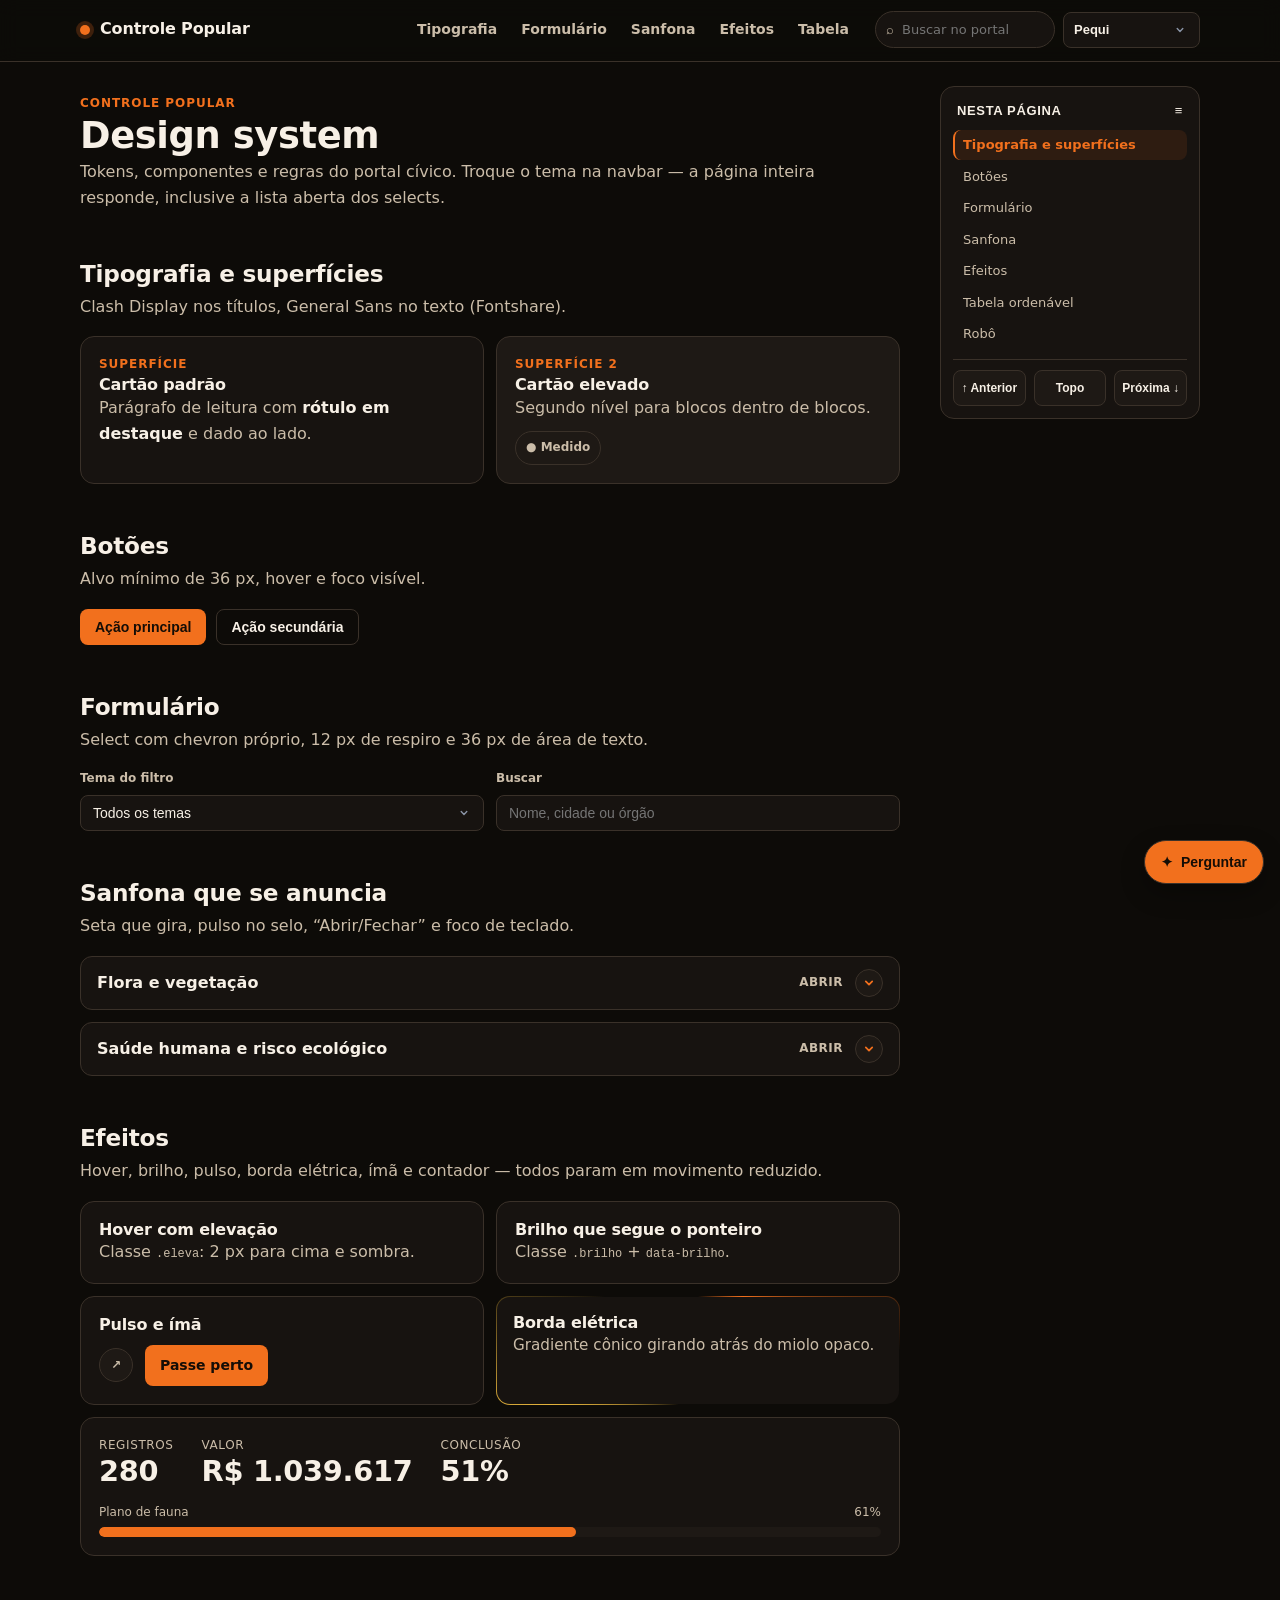
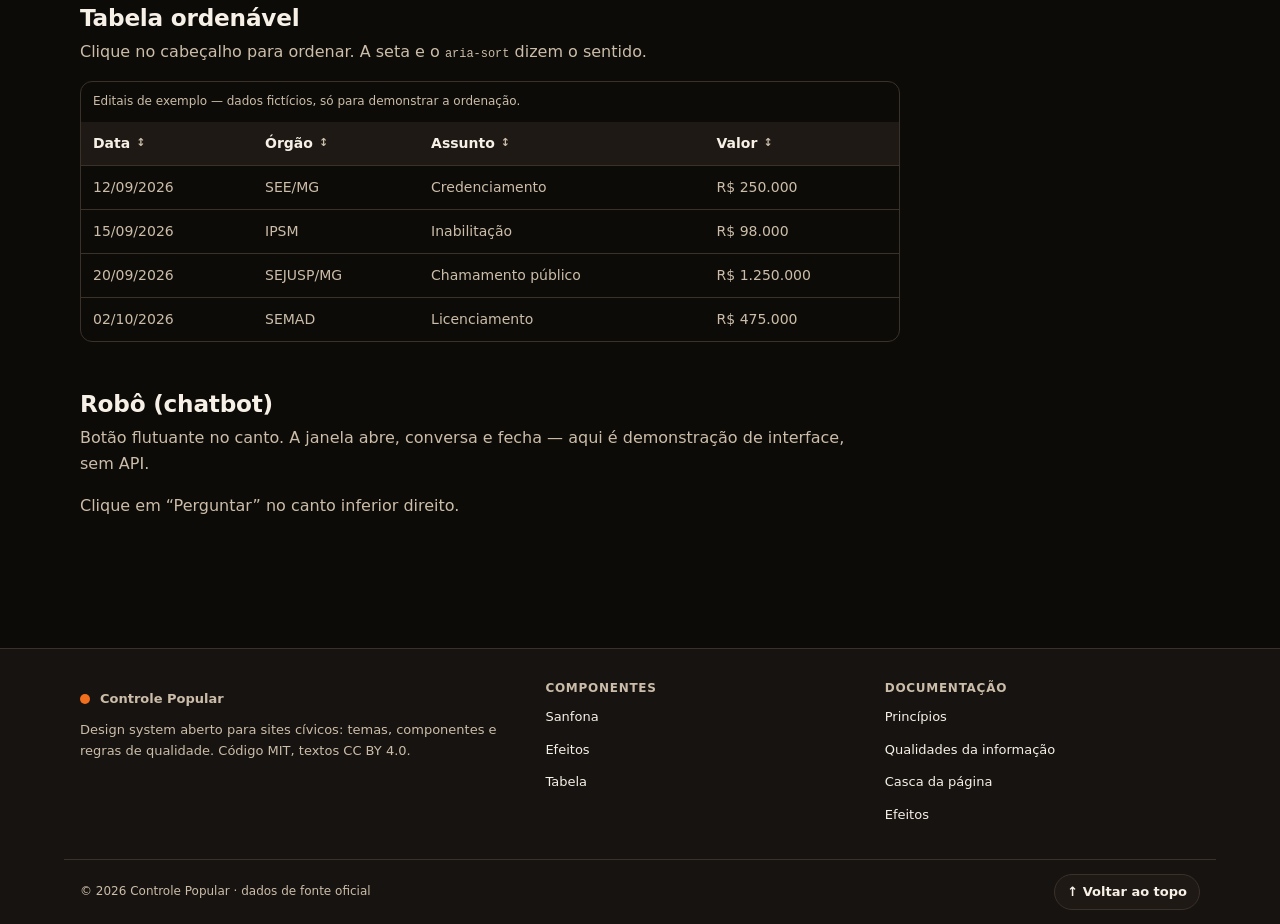
==== commit 3d4b891b: "icone: favicon inline nas paginas de exemplo" ====
--- a/exemplos/index.html
+++ b/exemplos/index.html
@@ -3,6 +3,7 @@
 <head>
 <meta charset="utf-8">
 <meta name="viewport" content="width=device-width, initial-scale=1">
+<link rel="icon" href="data:image/svg+xml,%3Csvg xmlns='http://www.w3.org/2000/svg' viewBox='0 0 32 32'%3E%3Crect width='32' height='32' rx='8' fill='%230d0b08'/%3E%3Ccircle cx='16' cy='16' r='6' fill='%23f2701d'/%3E%3C/svg%3E">
 <title>Design System — Controle Popular</title>
 <!--
   PÁGINA-MODELO DO DESIGN SYSTEM
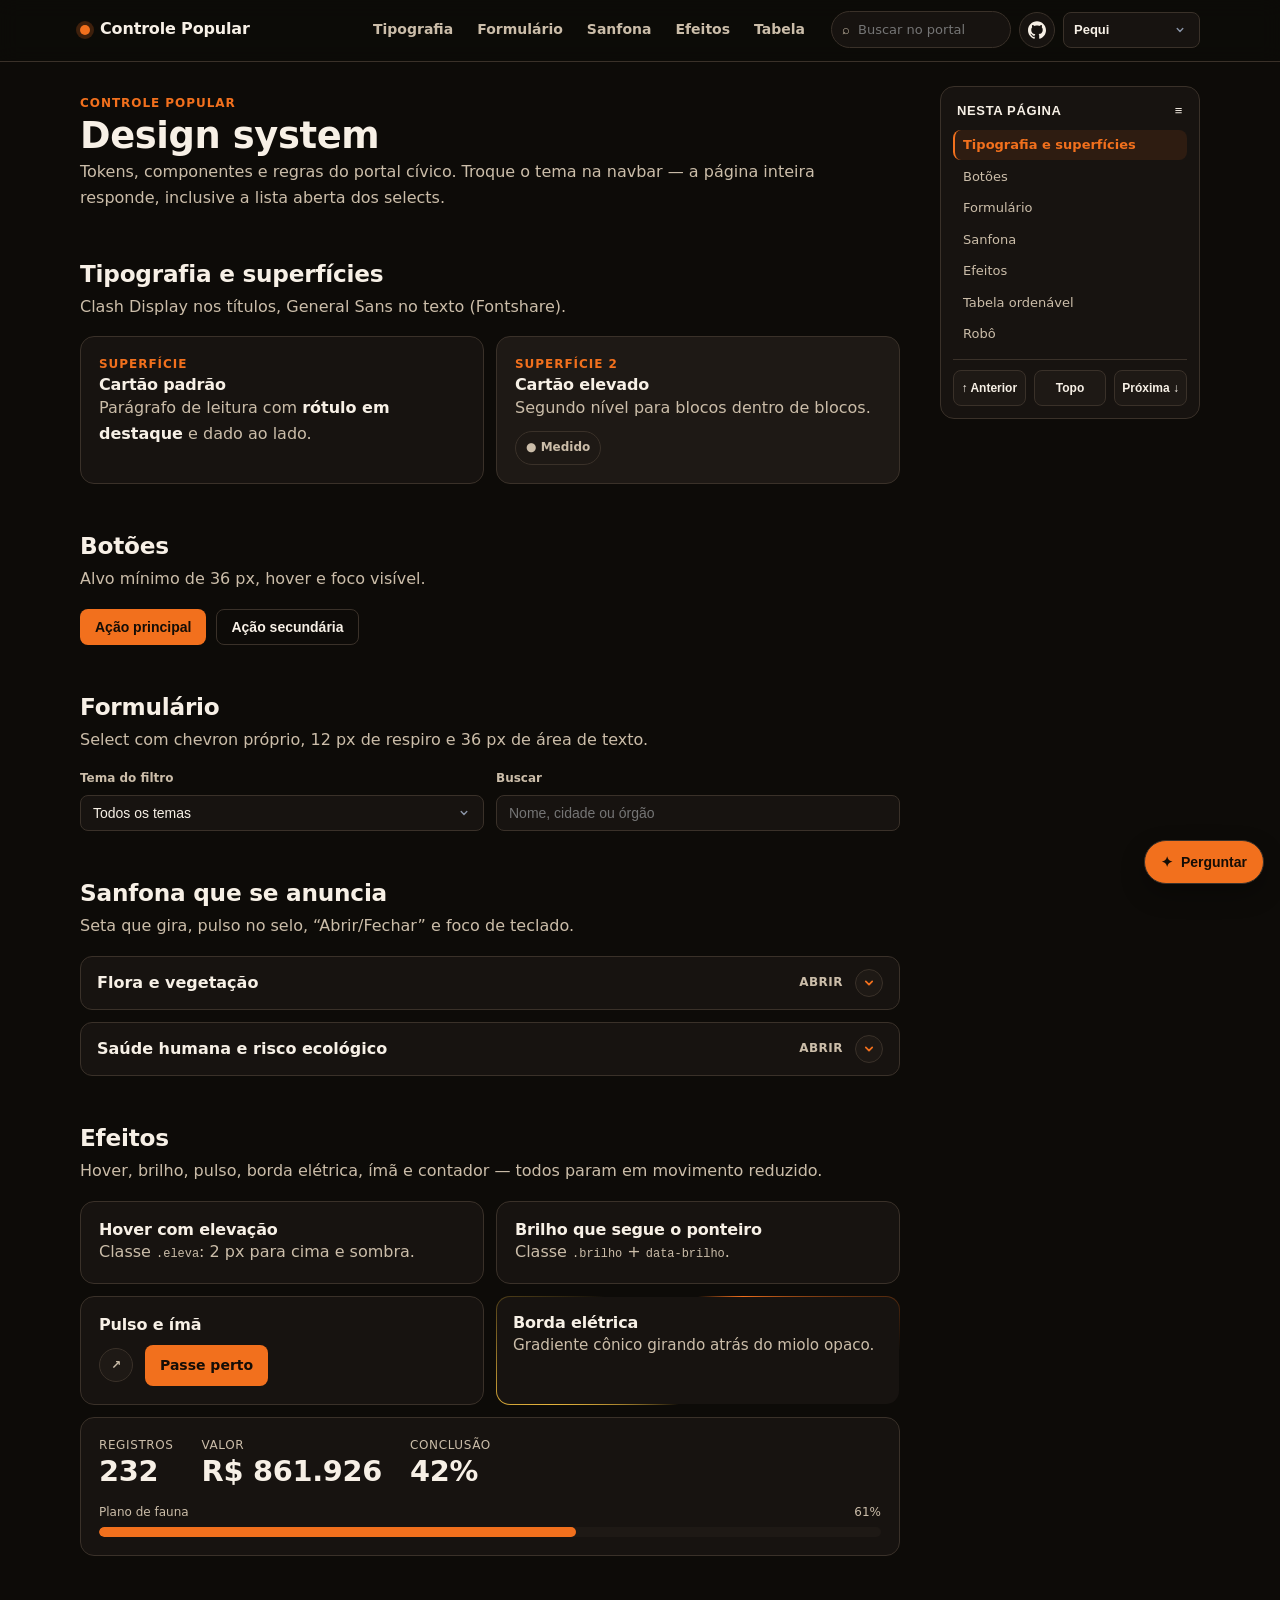
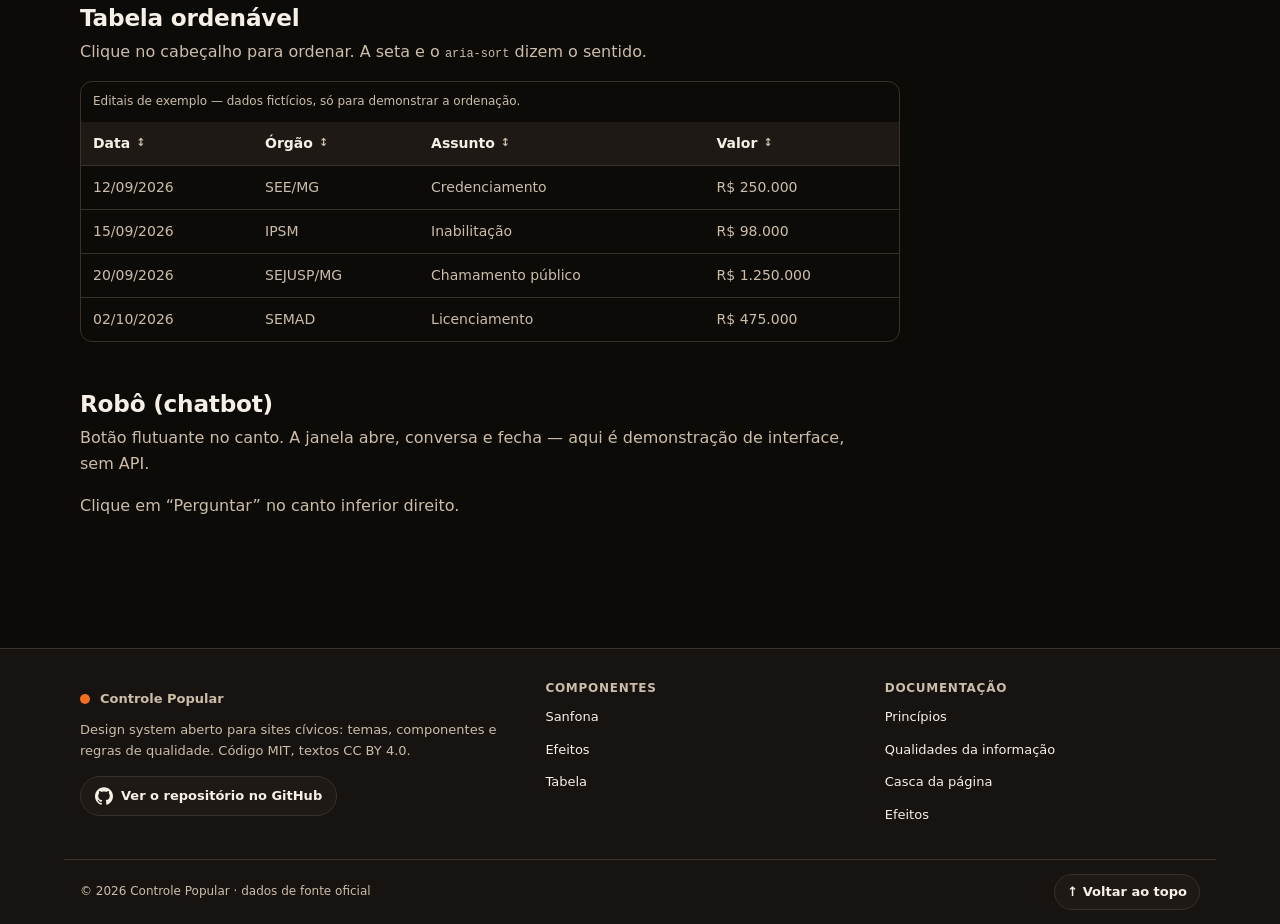
==== commit bab17d5d: "casca: botao do GitHub na navbar e link visivel no rodape" ====
--- a/exemplos/index.html
+++ b/exemplos/index.html
@@ -155,6 +155,13 @@
         <span aria-hidden="true">⌕</span>
         <input type="search" placeholder="Buscar no portal" aria-label="Buscar no portal">
       </label>
+      <a class="topo__github"
+         href="https://github.com/FinweeJur/controle-popular-design"
+         target="_blank" rel="noopener noreferrer"
+         aria-label="Abrir o repositório no GitHub"
+         title="Repositório no GitHub">
+        <svg viewBox="0 0 24 24" fill="currentColor" aria-hidden="true"><path d="M12 .297c-6.63 0-12 5.373-12 12 0 5.303 3.438 9.8 8.205 11.385.6.113.82-.258.82-.577 0-.285-.01-1.04-.015-2.04-3.338.724-4.042-1.61-4.042-1.61C4.422 18.07 3.633 17.7 3.633 17.7c-1.087-.744.084-.729.084-.729 1.205.084 1.838 1.236 1.838 1.236 1.07 1.835 2.809 1.305 3.495.998.108-.776.417-1.305.76-1.605-2.665-.3-5.466-1.332-5.466-5.93 0-1.31.465-2.38 1.235-3.22-.135-.303-.54-1.523.105-3.176 0 0 1.005-.322 3.3 1.23.96-.267 1.98-.399 3-.405 1.02.006 2.04.138 3 .405 2.28-1.552 3.285-1.23 3.285-1.23.645 1.653.24 2.873.12 3.176.765.84 1.23 1.91 1.23 3.22 0 4.61-2.805 5.625-5.475 5.92.42.36.81 1.096.81 2.22 0 1.606-.015 2.896-.015 3.286 0 .315.21.69.825.57C20.565 22.092 24 17.592 24 12.297c0-6.627-5.373-12-12-12"/></svg>
+      </a>
       <select class="topo__tema" id="tema" aria-label="Tema do site"></select>
       <button class="topo__menu" type="button" data-menu-toggle
               aria-expanded="false" aria-controls="gaveta" aria-label="Abrir menu">☰</button>
@@ -398,6 +405,12 @@
       <p class="rodape__marca"><span class="ponto" aria-hidden="true"></span> Controle Popular</p>
       <p>Design system aberto para sites cívicos: temas, componentes e regras de
         qualidade. Código MIT, textos CC BY 4.0.</p>
+      <a class="rodape__github"
+         href="https://github.com/FinweeJur/controle-popular-design"
+         target="_blank" rel="noopener noreferrer">
+        <svg viewBox="0 0 24 24" fill="currentColor" aria-hidden="true"><path d="M12 .297c-6.63 0-12 5.373-12 12 0 5.303 3.438 9.8 8.205 11.385.6.113.82-.258.82-.577 0-.285-.01-1.04-.015-2.04-3.338.724-4.042-1.61-4.042-1.61C4.422 18.07 3.633 17.7 3.633 17.7c-1.087-.744.084-.729.084-.729 1.205.084 1.838 1.236 1.838 1.236 1.07 1.835 2.809 1.305 3.495.998.108-.776.417-1.305.76-1.605-2.665-.3-5.466-1.332-5.466-5.93 0-1.31.465-2.38 1.235-3.22-.135-.303-.54-1.523.105-3.176 0 0 1.005-.322 3.3 1.23.96-.267 1.98-.399 3-.405 1.02.006 2.04.138 3 .405 2.28-1.552 3.285-1.23 3.285-1.23.645 1.653.24 2.873.12 3.176.765.84 1.23 1.91 1.23 3.22 0 4.61-2.805 5.625-5.475 5.92.42.36.81 1.096.81 2.22 0 1.606-.015 2.896-.015 3.286 0 .315.21.69.825.57C20.565 22.092 24 17.592 24 12.297c0-6.627-5.373-12-12-12"/></svg>
+        Ver o repositório no GitHub
+      </a>
     </div>
     <div>
       <h3>Componentes</h3>
--- a/componentes/shell.css
+++ b/componentes/shell.css
@@ -120,6 +120,26 @@
   cursor: pointer;
 }
 @media (min-width: 860px) { .topo__menu { display: none; } }
+/* Botão do GitHub na navbar: alvo de 36 px, ícone com o rótulo acessível. */
+.topo__github {
+  display: inline-flex;
+  align-items: center;
+  justify-content: center;
+  width: 36px;
+  height: 36px;
+  border-radius: 9999px;
+  border: 1px solid var(--cp-border);
+  background: var(--cp-surface);
+  color: var(--cp-text);
+  transition: border-color 0.15s ease, color 0.15s ease, background-color 0.15s ease;
+}
+.topo__github svg { width: 18px; height: 18px; }
+.topo__github:hover {
+  border-color: var(--cp-primary);
+  color: var(--cp-primary);
+  background: color-mix(in srgb, var(--cp-primary) 10%, transparent);
+}
+.topo__github:focus-visible { outline: 2px solid var(--cp-focus); outline-offset: 2px; }
 .topo__gaveta {
   display: none;
   border-top: 1px solid var(--cp-border);
@@ -475,6 +495,30 @@
   text-decoration: none;
 }
 .rodape__topo:hover { border-color: var(--cp-primary); color: var(--cp-primary); }
+/* Link principal do repositório: botão com ícone, não um link perdido. */
+.rodape__github {
+  display: inline-flex;
+  align-items: center;
+  gap: 8px;
+  min-height: 40px;
+  margin-top: 14px;
+  padding: 8px 14px;
+  border-radius: 9999px;
+  border: 1px solid var(--cp-border);
+  background: var(--cp-surface-2);
+  color: var(--cp-text);
+  font-size: 13px;
+  font-weight: 700;
+  text-decoration: none;
+  transition: border-color 0.15s ease, color 0.15s ease, background-color 0.15s ease;
+}
+.rodape__github svg { width: 18px; height: 18px; }
+.rodape__github:hover {
+  border-color: var(--cp-primary);
+  color: var(--cp-primary);
+  background: color-mix(in srgb, var(--cp-primary) 10%, transparent);
+}
+.rodape__github:focus-visible { outline: 2px solid var(--cp-focus); outline-offset: 2px; }
 
 /* ── Revelar ao rolar ───────────────────────────────────────────────────── */
 .revelar {
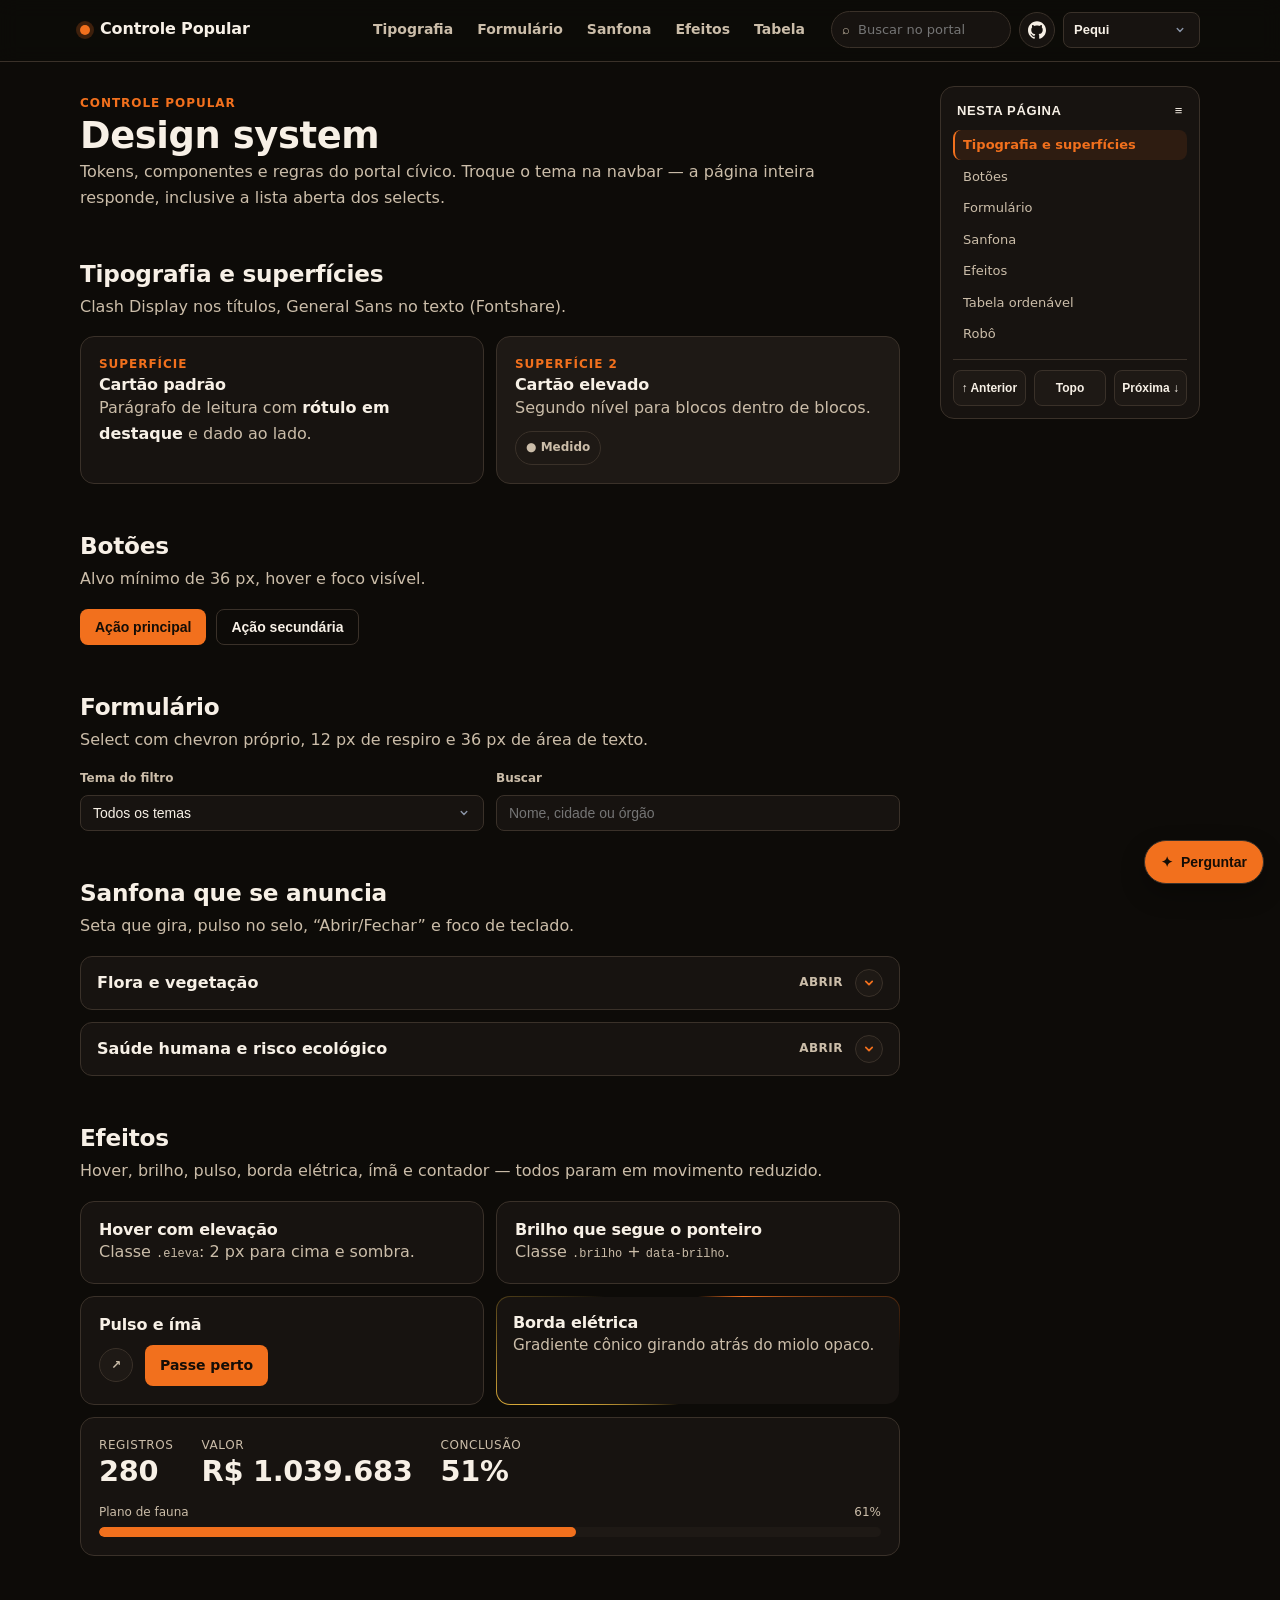
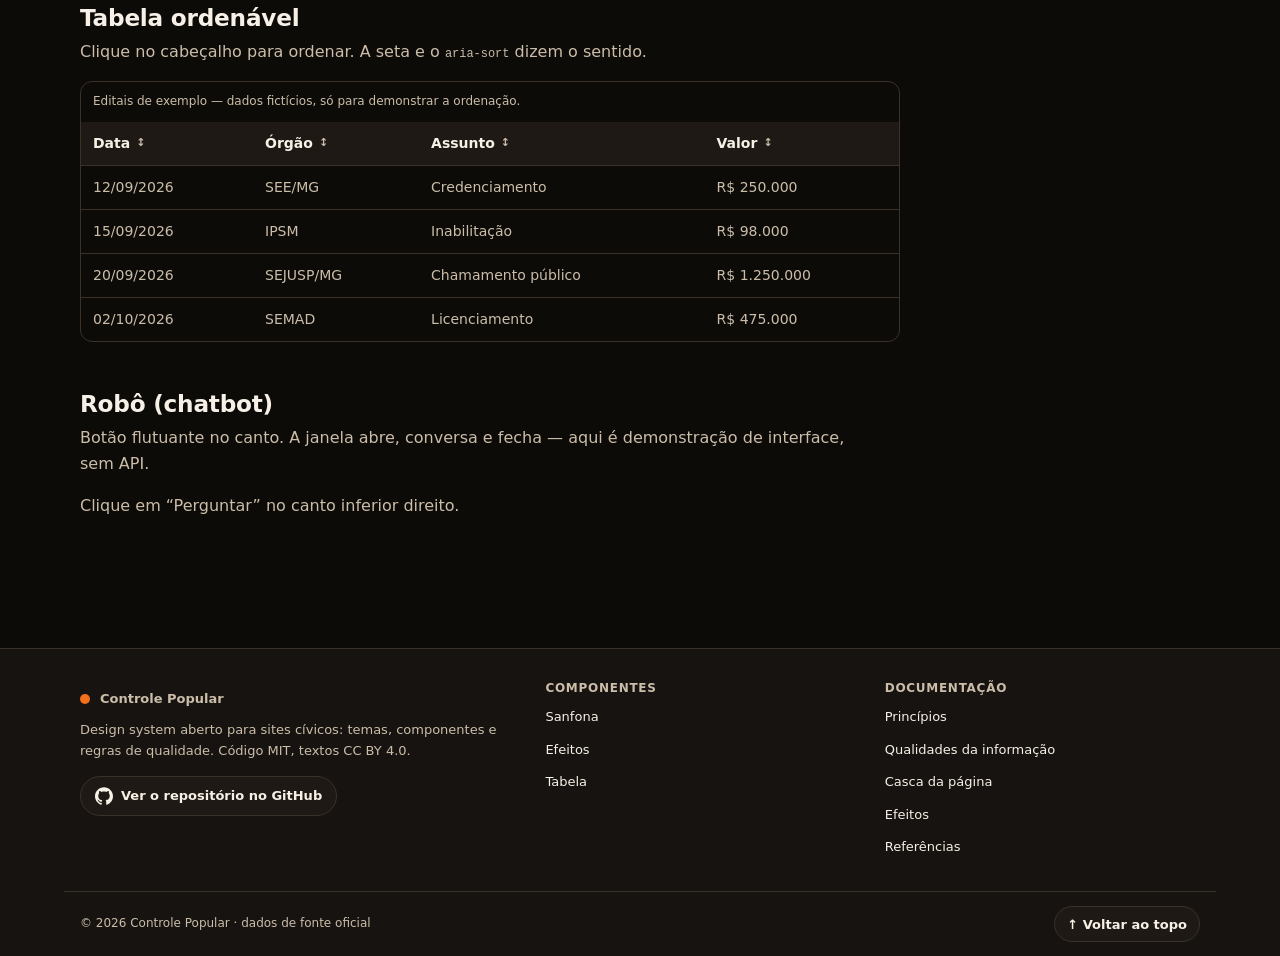
==== commit 2c2f61f1: "catalogo de referencias + orbe do robo + icone do GitHub com tamanho fixo" ====
--- a/exemplos/index.html
+++ b/exemplos/index.html
@@ -23,11 +23,11 @@
   Sem JS e sem animação, o conteúdo continua correto: números no HTML,
   tabela na ordem do HTML, sumário como links.
 -->
-<link rel="stylesheet" href="../fontes/fontshare.css">
-<link rel="stylesheet" href="../temas/temas.css">
-<link rel="stylesheet" href="../componentes/shell.css">
-<link rel="stylesheet" href="../componentes/select.css">
-<link rel="stylesheet" href="../efeitos/efeitos.css">
+<link rel="stylesheet" href="../fontes/fontshare.css?v=20261118b">
+<link rel="stylesheet" href="../temas/temas.css?v=20261118b">
+<link rel="stylesheet" href="../componentes/shell.css?v=20261118b">
+<link rel="stylesheet" href="../componentes/select.css?v=20261118b">
+<link rel="stylesheet" href="../efeitos/efeitos.css?v=20261118b">
 <style>
   * { box-sizing: border-box; }
   body { margin: 0; background: var(--cp-bg); color: var(--cp-text); line-height: 1.65; }
@@ -160,7 +160,7 @@
          target="_blank" rel="noopener noreferrer"
          aria-label="Abrir o repositório no GitHub"
          title="Repositório no GitHub">
-        <svg viewBox="0 0 24 24" fill="currentColor" aria-hidden="true"><path d="M12 .297c-6.63 0-12 5.373-12 12 0 5.303 3.438 9.8 8.205 11.385.6.113.82-.258.82-.577 0-.285-.01-1.04-.015-2.04-3.338.724-4.042-1.61-4.042-1.61C4.422 18.07 3.633 17.7 3.633 17.7c-1.087-.744.084-.729.084-.729 1.205.084 1.838 1.236 1.838 1.236 1.07 1.835 2.809 1.305 3.495.998.108-.776.417-1.305.76-1.605-2.665-.3-5.466-1.332-5.466-5.93 0-1.31.465-2.38 1.235-3.22-.135-.303-.54-1.523.105-3.176 0 0 1.005-.322 3.3 1.23.96-.267 1.98-.399 3-.405 1.02.006 2.04.138 3 .405 2.28-1.552 3.285-1.23 3.285-1.23.645 1.653.24 2.873.12 3.176.765.84 1.23 1.91 1.23 3.22 0 4.61-2.805 5.625-5.475 5.92.42.36.81 1.096.81 2.22 0 1.606-.015 2.896-.015 3.286 0 .315.21.69.825.57C20.565 22.092 24 17.592 24 12.297c0-6.627-5.373-12-12-12"/></svg>
+        <svg width="18" height="18" viewBox="0 0 24 24" fill="currentColor" aria-hidden="true"><path d="M12 .297c-6.63 0-12 5.373-12 12 0 5.303 3.438 9.8 8.205 11.385.6.113.82-.258.82-.577 0-.285-.01-1.04-.015-2.04-3.338.724-4.042-1.61-4.042-1.61C4.422 18.07 3.633 17.7 3.633 17.7c-1.087-.744.084-.729.084-.729 1.205.084 1.838 1.236 1.838 1.236 1.07 1.835 2.809 1.305 3.495.998.108-.776.417-1.305.76-1.605-2.665-.3-5.466-1.332-5.466-5.93 0-1.31.465-2.38 1.235-3.22-.135-.303-.54-1.523.105-3.176 0 0 1.005-.322 3.3 1.23.96-.267 1.98-.399 3-.405 1.02.006 2.04.138 3 .405 2.28-1.552 3.285-1.23 3.285-1.23.645 1.653.24 2.873.12 3.176.765.84 1.23 1.91 1.23 3.22 0 4.61-2.805 5.625-5.475 5.92.42.36.81 1.096.81 2.22 0 1.606-.015 2.896-.015 3.286 0 .315.21.69.825.57C20.565 22.092 24 17.592 24 12.297c0-6.627-5.373-12-12-12"/></svg>
       </a>
       <select class="topo__tema" id="tema" aria-label="Tema do site"></select>
       <button class="topo__menu" type="button" data-menu-toggle
@@ -408,7 +408,7 @@
       <a class="rodape__github"
          href="https://github.com/FinweeJur/controle-popular-design"
          target="_blank" rel="noopener noreferrer">
-        <svg viewBox="0 0 24 24" fill="currentColor" aria-hidden="true"><path d="M12 .297c-6.63 0-12 5.373-12 12 0 5.303 3.438 9.8 8.205 11.385.6.113.82-.258.82-.577 0-.285-.01-1.04-.015-2.04-3.338.724-4.042-1.61-4.042-1.61C4.422 18.07 3.633 17.7 3.633 17.7c-1.087-.744.084-.729.084-.729 1.205.084 1.838 1.236 1.838 1.236 1.07 1.835 2.809 1.305 3.495.998.108-.776.417-1.305.76-1.605-2.665-.3-5.466-1.332-5.466-5.93 0-1.31.465-2.38 1.235-3.22-.135-.303-.54-1.523.105-3.176 0 0 1.005-.322 3.3 1.23.96-.267 1.98-.399 3-.405 1.02.006 2.04.138 3 .405 2.28-1.552 3.285-1.23 3.285-1.23.645 1.653.24 2.873.12 3.176.765.84 1.23 1.91 1.23 3.22 0 4.61-2.805 5.625-5.475 5.92.42.36.81 1.096.81 2.22 0 1.606-.015 2.896-.015 3.286 0 .315.21.69.825.57C20.565 22.092 24 17.592 24 12.297c0-6.627-5.373-12-12-12"/></svg>
+        <svg width="18" height="18" viewBox="0 0 24 24" fill="currentColor" aria-hidden="true"><path d="M12 .297c-6.63 0-12 5.373-12 12 0 5.303 3.438 9.8 8.205 11.385.6.113.82-.258.82-.577 0-.285-.01-1.04-.015-2.04-3.338.724-4.042-1.61-4.042-1.61C4.422 18.07 3.633 17.7 3.633 17.7c-1.087-.744.084-.729.084-.729 1.205.084 1.838 1.236 1.838 1.236 1.07 1.835 2.809 1.305 3.495.998.108-.776.417-1.305.76-1.605-2.665-.3-5.466-1.332-5.466-5.93 0-1.31.465-2.38 1.235-3.22-.135-.303-.54-1.523.105-3.176 0 0 1.005-.322 3.3 1.23.96-.267 1.98-.399 3-.405 1.02.006 2.04.138 3 .405 2.28-1.552 3.285-1.23 3.285-1.23.645 1.653.24 2.873.12 3.176.765.84 1.23 1.91 1.23 3.22 0 4.61-2.805 5.625-5.475 5.92.42.36.81 1.096.81 2.22 0 1.606-.015 2.896-.015 3.286 0 .315.21.69.825.57C20.565 22.092 24 17.592 24 12.297c0-6.627-5.373-12-12-12"/></svg>
         Ver o repositório no GitHub
       </a>
     </div>
@@ -427,6 +427,7 @@
         <li><a href="https://github.com/FinweeJur/controle-popular-design/blob/main/docs/QUALIDADES-DA-INFORMACAO.md">Qualidades da informação</a></li>
         <li><a href="https://github.com/FinweeJur/controle-popular-design/blob/main/docs/CASCA.md">Casca da página</a></li>
         <li><a href="https://github.com/FinweeJur/controle-popular-design/blob/main/docs/EFEITOS.md">Efeitos</a></li>
+        <li><a href="https://github.com/FinweeJur/controle-popular-design/blob/main/docs/REFERENCIAS.md">Referências</a></li>
       </ul>
     </div>
   </div>
@@ -448,6 +449,9 @@
       <p class="robo__bolha robo__bolha--robo">
         Olá. Pergunte sobre editais, barragens ou gastos públicos. Respondo com a fonte.
       </p>
+      <p class="robo__bolha robo__bolha--robo" data-robo-pensando hidden aria-label="Consultando">
+        <span class="orbe" aria-hidden="true"><span></span><span></span><span></span></span>
+      </p>
     </div>
     <form class="robo__form" data-robo-form>
       <input data-robo-input type="text" placeholder="Escreva sua pergunta" aria-label="Sua pergunta">
@@ -460,8 +464,8 @@
   </button>
 </div>
 
-<script src="../efeitos/magnet.js" defer></script>
-<script src="../componentes/shell.js" defer></script>
+<script src="../efeitos/magnet.js?v=20261118b" defer></script>
+<script src="../componentes/shell.js?v=20261118b" defer></script>
 <script>
   // Temas: lista espelhada de temas/temas.json (fetch não lê file://).
   const TEMAS = [
--- a/componentes/shell.css
+++ b/componentes/shell.css
@@ -133,7 +133,7 @@
   color: var(--cp-text);
   transition: border-color 0.15s ease, color 0.15s ease, background-color 0.15s ease;
 }
-.topo__github svg { width: 18px; height: 18px; }
+.topo__github svg { width: 18px; height: 18px; flex: none; }
 .topo__github:hover {
   border-color: var(--cp-primary);
   color: var(--cp-primary);
@@ -512,7 +512,7 @@
   text-decoration: none;
   transition: border-color 0.15s ease, color 0.15s ease, background-color 0.15s ease;
 }
-.rodape__github svg { width: 18px; height: 18px; }
+.rodape__github svg { width: 18px; height: 18px; flex: none; }
 .rodape__github:hover {
   border-color: var(--cp-primary);
   color: var(--cp-primary);
--- a/efeitos/efeitos.css
+++ b/efeitos/efeitos.css
@@ -144,10 +144,42 @@
   font-weight: 700;
 }
 
+/* ── Orbe de pensamento (indicador de IA) ───────────────────────────────
+   Inspirado no padrão "thinking orbs": três pontos em órbita para dizer
+   "estou consultando". É decoração com função de espera — o texto da
+   resposta é que informa. Para em `prefers-reduced-motion` e no alto
+   contraste (onde a cor não deve ser o sinal). */
+.orbe {
+  position: relative;
+  display: inline-block;
+  width: 28px;
+  height: 28px;
+  vertical-align: middle;
+  animation: cp-orbe-gira 2.4s linear infinite;
+}
+.orbe span {
+  position: absolute;
+  top: 50%;
+  left: 50%;
+  width: 7px;
+  height: 7px;
+  margin: -3.5px 0 0 -3.5px;
+  border-radius: 9999px;
+  background: var(--cp-primary);
+  transform-origin: 0 0;
+}
+.orbe span:nth-child(1) { transform: rotate(0deg) translateX(9px); opacity: 0.95; }
+.orbe span:nth-child(2) { transform: rotate(120deg) translateX(9px); opacity: 0.65; }
+.orbe span:nth-child(3) { transform: rotate(240deg) translateX(9px); opacity: 0.4; }
+@keyframes cp-orbe-gira {
+  to { transform: rotate(360deg); }
+}
+
 /* ── Guarda geral ──────────────────────────────────────────────────────── */
 @media (prefers-reduced-motion: reduce) {
   .pulso::after,
-  .eletrico::before {
+  .eletrico::before,
+  .orbe {
     animation: none;
   }
   .eleva,
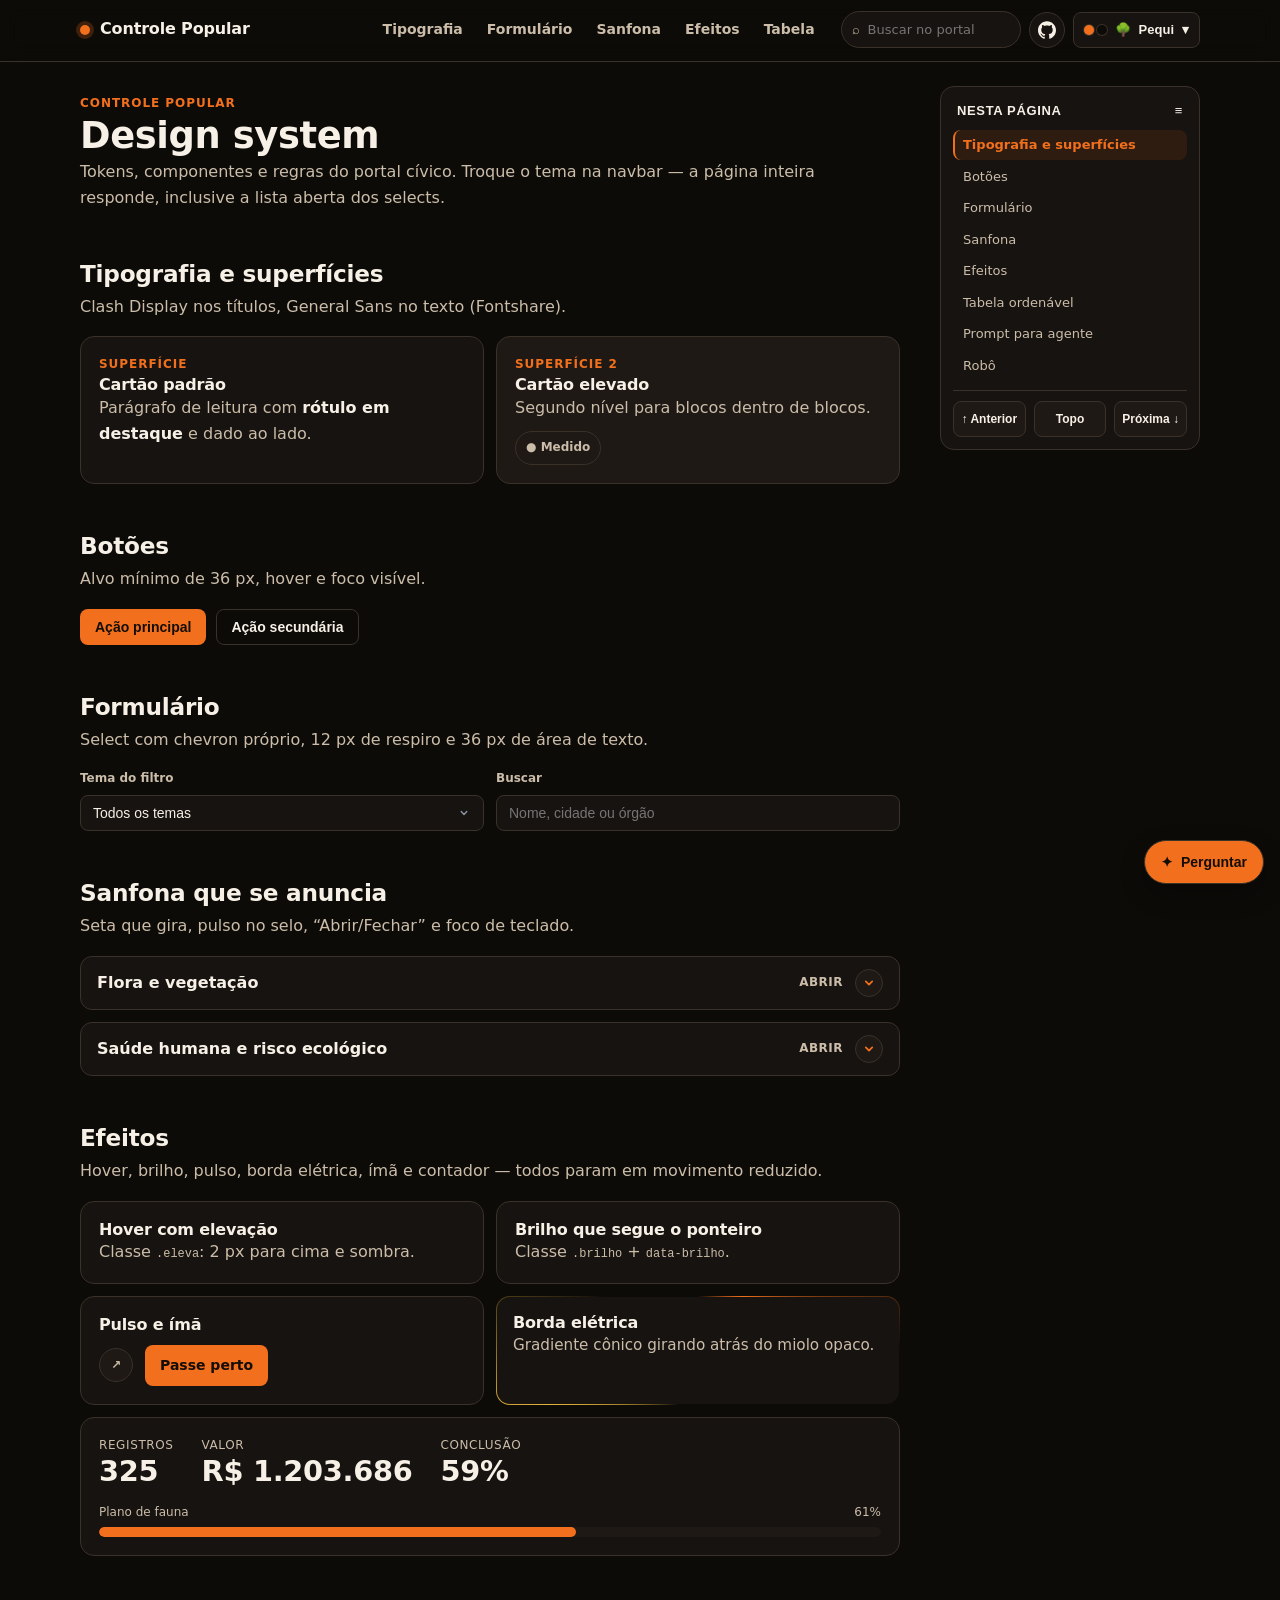
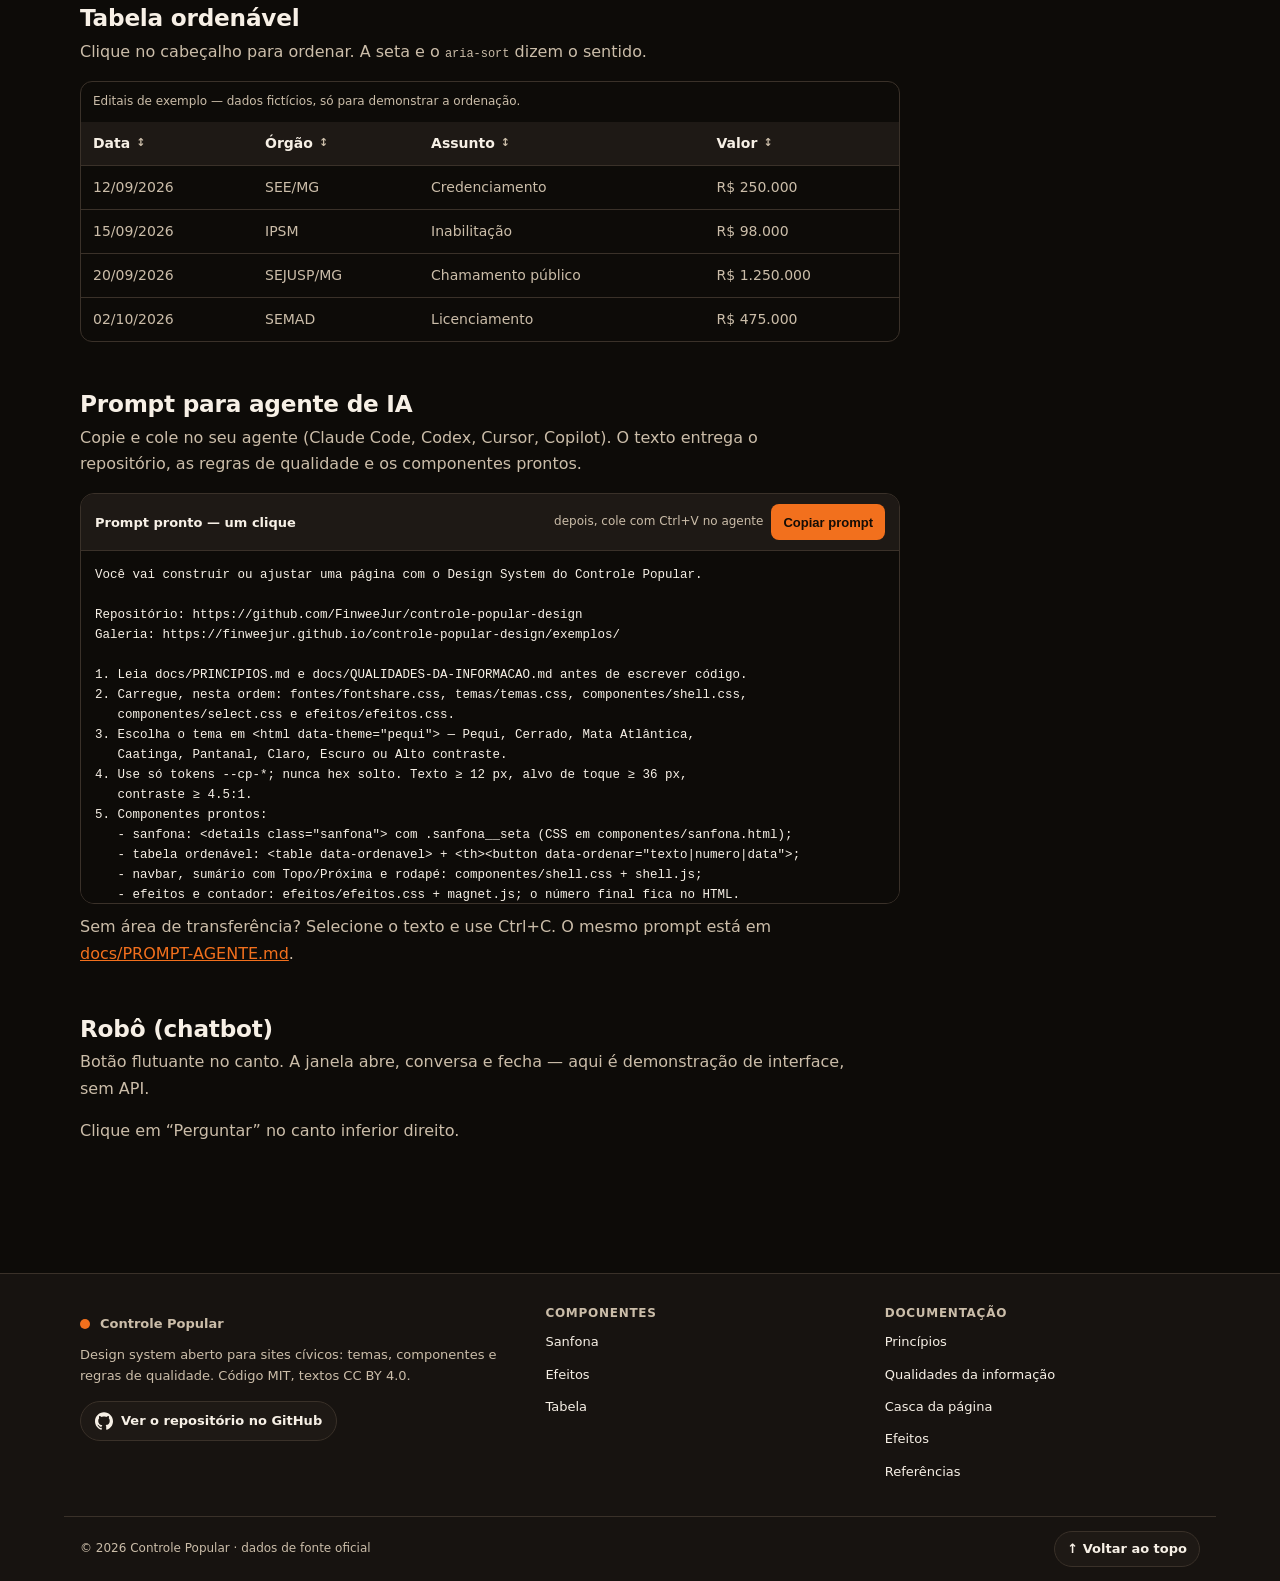
==== commit 2028e4cf: "galeria: menu de temas com cores e emoji + prompt copiavel para agente" ====
--- a/exemplos/index.html
+++ b/exemplos/index.html
@@ -162,7 +162,16 @@
          title="Repositório no GitHub">
         <svg width="18" height="18" viewBox="0 0 24 24" fill="currentColor" aria-hidden="true"><path d="M12 .297c-6.63 0-12 5.373-12 12 0 5.303 3.438 9.8 8.205 11.385.6.113.82-.258.82-.577 0-.285-.01-1.04-.015-2.04-3.338.724-4.042-1.61-4.042-1.61C4.422 18.07 3.633 17.7 3.633 17.7c-1.087-.744.084-.729.084-.729 1.205.084 1.838 1.236 1.838 1.236 1.07 1.835 2.809 1.305 3.495.998.108-.776.417-1.305.76-1.605-2.665-.3-5.466-1.332-5.466-5.93 0-1.31.465-2.38 1.235-3.22-.135-.303-.54-1.523.105-3.176 0 0 1.005-.322 3.3 1.23.96-.267 1.98-.399 3-.405 1.02.006 2.04.138 3 .405 2.28-1.552 3.285-1.23 3.285-1.23.645 1.653.24 2.873.12 3.176.765.84 1.23 1.91 1.23 3.22 0 4.61-2.805 5.625-5.475 5.92.42.36.81 1.096.81 2.22 0 1.606-.015 2.896-.015 3.286 0 .315.21.69.825.57C20.565 22.092 24 17.592 24 12.297c0-6.627-5.373-12-12-12"/></svg>
       </a>
-      <select class="topo__tema" id="tema" aria-label="Tema do site"></select>
+      <div class="temas" data-temas>
+        <button class="temas__botao" type="button" data-temas-botao
+                aria-expanded="false" aria-controls="temas-lista" aria-label="Tema do site">
+          <span class="temas__bolinhas" data-temas-bolinhas aria-hidden="true"></span>
+          <span data-temas-emoji aria-hidden="true">🌳</span>
+          <span data-temas-nome>Pequi</span>
+          <span aria-hidden="true">▾</span>
+        </button>
+        <ul class="temas__lista" id="temas-lista" data-temas-lista hidden></ul>
+      </div>
       <button class="topo__menu" type="button" data-menu-toggle
               aria-expanded="false" aria-controls="gaveta" aria-label="Abrir menu">☰</button>
     </div>
@@ -365,6 +374,52 @@
       </div>
     </section>
 
+    <section class="secao" id="prompt" aria-labelledby="h-prompt">
+      <header>
+        <h2 id="h-prompt" tabindex="-1">Prompt para agente de IA</h2>
+        <p class="lead">
+          Copie e cole no seu agente (Claude Code, Codex, Cursor, Copilot). O texto
+          entrega o repositório, as regras de qualidade e os componentes prontos.
+        </p>
+      </header>
+      <div class="prompt">
+        <div class="prompt__topo">
+          <strong>Prompt pronto — um clique</strong>
+          <div class="prompt__acoes">
+            <span class="prompt__dica">depois, cole com Ctrl+V no agente</span>
+            <button class="prompt__copiar" type="button" data-copiar="#prompt-agente"
+                    data-rotulo="Copiar prompt">Copiar prompt</button>
+          </div>
+        </div>
+        <pre class="prompt__codigo" id="prompt-agente">Você vai construir ou ajustar uma página com o Design System do Controle Popular.
+
+Repositório: https://github.com/FinweeJur/controle-popular-design
+Galeria: https://finweejur.github.io/controle-popular-design/exemplos/
+
+1. Leia docs/PRINCIPIOS.md e docs/QUALIDADES-DA-INFORMACAO.md antes de escrever código.
+2. Carregue, nesta ordem: fontes/fontshare.css, temas/temas.css, componentes/shell.css,
+   componentes/select.css e efeitos/efeitos.css.
+3. Escolha o tema em &lt;html data-theme="pequi"&gt; — Pequi, Cerrado, Mata Atlântica,
+   Caatinga, Pantanal, Claro, Escuro ou Alto contraste.
+4. Use só tokens --cp-*; nunca hex solto. Texto ≥ 12 px, alvo de toque ≥ 36 px,
+   contraste ≥ 4.5:1.
+5. Componentes prontos:
+   - sanfona: &lt;details class="sanfona"&gt; com .sanfona__seta (CSS em componentes/sanfona.html);
+   - tabela ordenável: &lt;table data-ordenavel&gt; + &lt;th&gt;&lt;button data-ordenar="texto|numero|data"&gt;;
+   - navbar, sumário com Topo/Próxima e rodapé: componentes/shell.css + shell.js;
+   - efeitos e contador: efeitos/efeitos.css + magnet.js; o número final fica no HTML.
+6. Toda animação para em prefers-reduced-motion; nada de biblioteca para efeito decorativo.
+7. Entregue HTML/CSS funcionando sem build e explique quais componentes e regras usou.
+
+Se faltar informação, pergunte antes de inventar número, fonte ou componente.</pre>
+      </div>
+      <p class="lead" style="margin-top:10px">
+        Sem área de transferência? Selecione o texto e use Ctrl+C. O mesmo prompt
+        está em
+        <a href="https://github.com/FinweeJur/controle-popular-design/blob/main/docs/PROMPT-AGENTE.md">docs/PROMPT-AGENTE.md</a>.
+      </p>
+    </section>
+
     <section class="secao" id="robo" aria-labelledby="h-robo">
       <header>
         <h2 id="h-robo" tabindex="-1">Robô (chatbot)</h2>
@@ -388,6 +443,7 @@
       <li><a href="#sanfona">Sanfona</a></li>
       <li><a href="#efeitos">Efeitos</a></li>
       <li><a href="#tabela">Tabela ordenável</a></li>
+      <li><a href="#prompt">Prompt para agente</a></li>
       <li><a href="#robo">Robô</a></li>
     </ol>
     <div class="sumario__acoes">
@@ -469,29 +525,117 @@
 <script>
   // Temas: lista espelhada de temas/temas.json (fetch não lê file://).
   const TEMAS = [
-    { id: "pequi", nome: "Pequi" },
-    { id: "cerrado", nome: "Cerrado" },
-    { id: "mata-atlantica", nome: "Mata Atlântica" },
-    { id: "caatinga", nome: "Caatinga" },
-    { id: "pantanal", nome: "Pantanal" },
-    { id: "light", nome: "Claro" },
-    { id: "dark", nome: "Escuro" },
-    { id: "high-contrast", nome: "Alto contraste" },
+    { id: "pequi", nome: "Pequi", emoji: "🌳", cor: "#f2701d", cor2: "#0d0b08", desc: "Laranja & preto" },
+    { id: "cerrado", nome: "Cerrado", emoji: "🌳", cor: "#c97b5a", cor2: "#ffc300", desc: "Terracota & ipê" },
+    { id: "mata-atlantica", nome: "Mata Atlântica", emoji: "🌳", cor: "#3a6b35", cor2: "#ffd700", desc: "Verde-serra & dourado" },
+    { id: "caatinga", nome: "Caatinga", emoji: "🌳", cor: "#d97724", cor2: "#eab308", desc: "Âmbar & sol do sertão" },
+    { id: "pantanal", nome: "Pantanal", emoji: "🦜", cor: "#0284c7", cor2: "#f59e0b", desc: "Azul-águas & tuiuiú" },
+    { id: "light", nome: "Claro", emoji: "☀️", cor: "#12467b", cor2: "#f7f8fa", desc: "Azul & branco" },
+    { id: "dark", nome: "Escuro", emoji: "🌙", cor: "#4a90d9", cor2: "#0b1220", desc: "Azul-noite & grafite" },
+    { id: "high-contrast", nome: "Alto contraste", emoji: "◐", cor: "#000000", cor2: "#ffffff", desc: "Preto & branco puro" },
   ];
-  const seletor = document.getElementById("tema");
+
+  const raizTemas = document.querySelector("[data-temas]");
+  const botaoTemas = raizTemas.querySelector("[data-temas-botao]");
+  const listaTemas = raizTemas.querySelector("[data-temas-lista]");
+  const bolinhasEl = raizTemas.querySelector("[data-temas-bolinhas]");
+  const emojiEl = raizTemas.querySelector("[data-temas-emoji]");
+  const nomeEl = raizTemas.querySelector("[data-temas-nome]");
+
+  function bolinhas(t) {
+    return '<span class="temas__bolinha" style="background:' + t.cor + '"></span>' +
+           '<span class="temas__bolinha" style="background:' + t.cor2 + '"></span>';
+  }
+
   TEMAS.forEach(function (t) {
-    const o = document.createElement("option");
-    o.value = t.id;
-    o.textContent = t.nome;
-    seletor.appendChild(o);
+    const li = document.createElement("li");
+    const b = document.createElement("button");
+    b.type = "button";
+    b.className = "temas__opcao";
+    b.dataset.tema = t.id;
+    b.setAttribute("aria-pressed", "false");
+    b.innerHTML =
+      '<span class="temas__bolinhas" aria-hidden="true">' + bolinhas(t) + "</span>" +
+      '<span class="emoji" aria-hidden="true">' + t.emoji + "</span>" +
+      '<span><span class="nome">' + t.nome + "</span><br>" +
+      '<span class="desc">' + t.desc + "</span></span>";
+    b.addEventListener("click", function () {
+      aplicar(t.id);
+      fechar();
+      botaoTemas.focus();
+    });
+    li.appendChild(b);
+    listaTemas.appendChild(li);
   });
+
   function aplicar(id) {
-    document.documentElement.dataset.theme = id;
-    localStorage.setItem("ds-tema", id);
-    seletor.value = id;
-  }
-  seletor.addEventListener("change", function () { aplicar(seletor.value); });
+    const t = TEMAS.find(function (x) { return x.id === id; }) || TEMAS[0];
+    document.documentElement.dataset.theme = t.id;
+    localStorage.setItem("ds-tema", t.id);
+    bolinhasEl.innerHTML = bolinhas(t);
+    emojiEl.textContent = t.emoji;
+    nomeEl.textContent = t.nome;
+    Array.prototype.forEach.call(
+      listaTemas.querySelectorAll("[data-tema]"),
+      function (b) {
+        b.setAttribute("aria-pressed", String(b.dataset.tema === t.id));
+      }
+    );
+  }
+
+  function abrir() {
+    listaTemas.hidden = false;
+    botaoTemas.setAttribute("aria-expanded", "true");
+  }
+  function fechar() {
+    listaTemas.hidden = true;
+    botaoTemas.setAttribute("aria-expanded", "false");
+  }
+  botaoTemas.addEventListener("click", function () {
+    if (listaTemas.hidden) abrir(); else fechar();
+  });
+  document.addEventListener("click", function (ev) {
+    if (!raizTemas.contains(ev.target)) fechar();
+  });
+  document.addEventListener("keydown", function (ev) {
+    if (ev.key === "Escape") fechar();
+  });
+
   aplicar(localStorage.getItem("ds-tema") || "pequi");
+
+  /* Copiar prompt: muda o rótulo para "Copiado ✓" por 2 s. */
+  Array.prototype.forEach.call(
+    document.querySelectorAll("[data-copiar]"),
+    function (btn) {
+      btn.addEventListener("click", async function () {
+        const alvo = document.querySelector(btn.dataset.copiar);
+        if (!alvo) return;
+        const texto = alvo.textContent.trim();
+        let ok = false;
+        try {
+          await navigator.clipboard.writeText(texto);
+          ok = true;
+        } catch {
+          const area = document.createElement("textarea");
+          area.value = texto;
+          area.setAttribute("readonly", "");
+          area.style.position = "fixed";
+          area.style.opacity = "0";
+          document.body.appendChild(area);
+          area.select();
+          try { ok = document.execCommand("copy"); } catch { ok = false; }
+          document.body.removeChild(area);
+        }
+        const rotulo = btn.dataset.rotulo || btn.textContent;
+        btn.textContent = ok ? "Copiado ✓" : "Selecione e Ctrl+C";
+        btn.classList.toggle("copiado", ok);
+        setTimeout(function () {
+          btn.textContent = rotulo;
+          btn.classList.remove("copiado");
+        }, 2000);
+      });
+    }
+  );
 </script>
 </body>
 </html>
--- a/componentes/shell.css
+++ b/componentes/shell.css
@@ -106,6 +106,120 @@
   color: var(--cp-text);
   font-size: 13px;
   font-weight: 600;
+}
+
+/* ── Menu de temas (bolinhas + emoji + nome) ──────────────────────────────
+   <select> não mostra cor: as opções nativas são texto. Aqui um botão abre
+   uma lista com os dois swatches do bioma, o emoji e a descrição, para a
+   identidade de cada tema ficar visível antes de escolher. */
+.temas { position: relative; }
+.temas__botao {
+  display: inline-flex;
+  align-items: center;
+  gap: 8px;
+  min-height: 36px;
+  padding: 6px 10px;
+  border-radius: 8px;
+  border: 1px solid var(--cp-border);
+  background: var(--cp-surface);
+  color: var(--cp-text);
+  font-size: 13px;
+  font-weight: 600;
+  cursor: pointer;
+}
+.temas__botao:hover { border-color: var(--cp-primary); color: var(--cp-primary); }
+.temas__botao:focus-visible { outline: 2px solid var(--cp-focus); outline-offset: 2px; }
+.temas__bolinhas { display: inline-flex; gap: 3px; }
+.temas__bolinha {
+  width: 10px;
+  height: 10px;
+  border-radius: 9999px;
+  box-shadow: 0 0 0 1px var(--cp-border);
+}
+.temas__lista {
+  position: absolute;
+  right: 0;
+  top: calc(100% + 8px);
+  z-index: 50;
+  width: min(20rem, calc(100vw - 2rem));
+  margin: 0;
+  padding: 6px;
+  list-style: none;
+  border: 1px solid var(--cp-border);
+  border-radius: 12px;
+  background: var(--cp-surface);
+  box-shadow: 0 20px 48px rgb(0 0 0 / 0.35);
+}
+.temas__lista[hidden] { display: none; }
+.temas__opcao {
+  display: flex;
+  align-items: center;
+  gap: 10px;
+  width: 100%;
+  min-height: 44px;
+  padding: 8px 10px;
+  border: 0;
+  border-radius: 8px;
+  background: transparent;
+  color: var(--cp-text);
+  text-align: left;
+  cursor: pointer;
+}
+.temas__opcao:hover { background: var(--cp-surface-2); }
+.temas__opcao[aria-pressed="true"] {
+  background: color-mix(in srgb, var(--cp-primary) 12%, transparent);
+  box-shadow: inset 2px 0 0 var(--cp-primary);
+}
+.temas__opcao:focus-visible { outline: 2px solid var(--cp-focus); outline-offset: -2px; }
+.temas__opcao .emoji { font-size: 16px; line-height: 1; }
+.temas__opcao .nome { font-size: 13px; font-weight: 600; }
+.temas__opcao .desc { font-size: 12px; color: var(--cp-text-soft); }
+
+/* ── Caixa de prompt copiável ──────────────────────────────────────────── */
+.prompt { border: 1px solid var(--cp-border); border-radius: 14px; background: var(--cp-surface); overflow: hidden; }
+.prompt__topo {
+  display: flex;
+  flex-wrap: wrap;
+  align-items: center;
+  justify-content: space-between;
+  gap: 10px;
+  padding: 10px 14px;
+  border-bottom: 1px solid var(--cp-border);
+  background: var(--cp-surface-2);
+}
+.prompt__topo strong { font-size: 13px; }
+.prompt__acoes { display: inline-flex; align-items: center; gap: 8px; }
+.prompt__dica { font-size: 12px; color: var(--cp-text-soft); }
+.prompt__copiar {
+  display: inline-flex;
+  align-items: center;
+  gap: 6px;
+  min-height: 36px;
+  padding: 6px 12px;
+  border-radius: 8px;
+  border: 0;
+  background: var(--cp-primary);
+  color: var(--cp-primary-ink);
+  font-size: 13px;
+  font-weight: 700;
+  cursor: pointer;
+  transition: filter 0.15s ease, background-color 0.15s ease;
+}
+.prompt__copiar:hover { filter: brightness(1.08); }
+.prompt__copiar:focus-visible { outline: 2px solid var(--cp-focus); outline-offset: 2px; }
+.prompt__copiar.copiado { background: var(--cp-accent, var(--cp-primary)); }
+.prompt__codigo {
+  margin: 0;
+  padding: 14px;
+  max-height: 22rem;
+  overflow: auto;
+  background: var(--cp-bg);
+  color: var(--cp-text);
+  font-family: ui-monospace, "SFMono-Regular", Menlo, Consolas, monospace;
+  font-size: 12.5px;
+  line-height: 1.6;
+  white-space: pre-wrap;
+  word-break: break-word;
 }
 .topo__menu {
   display: inline-flex;
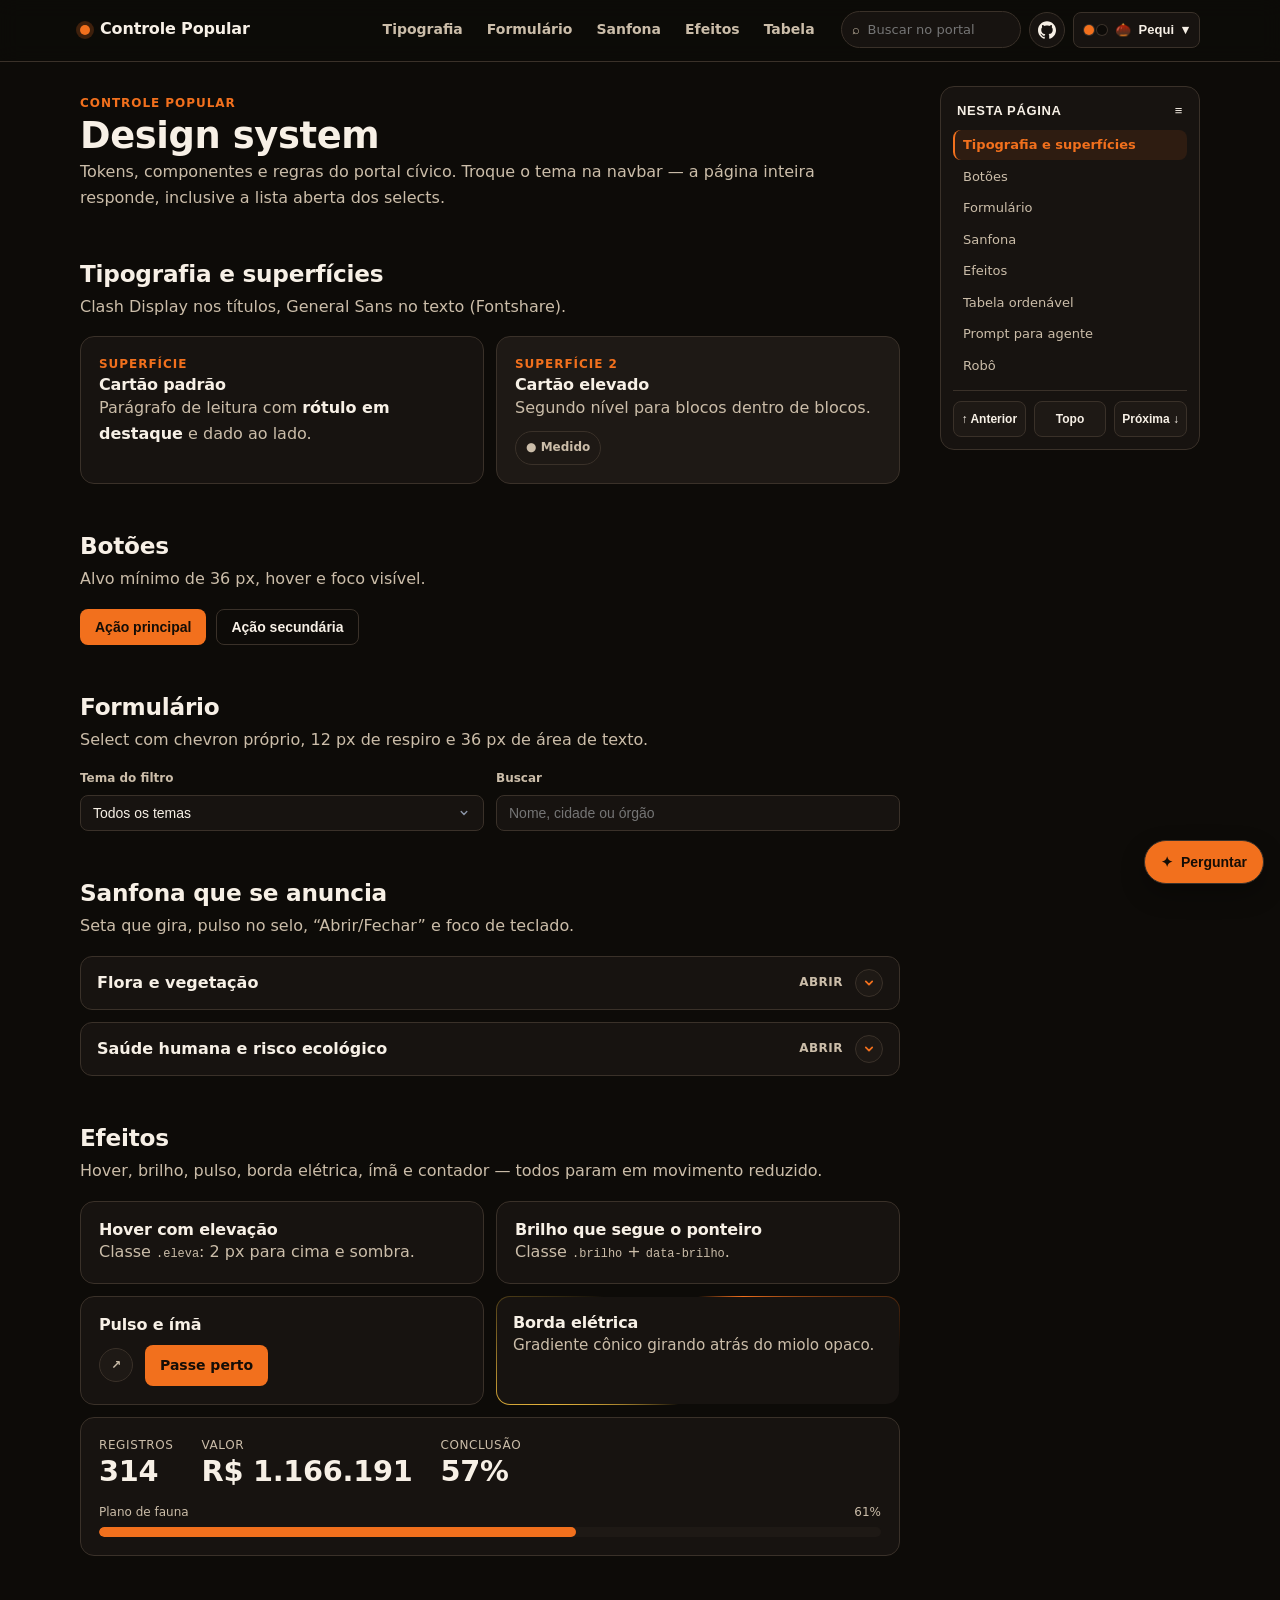
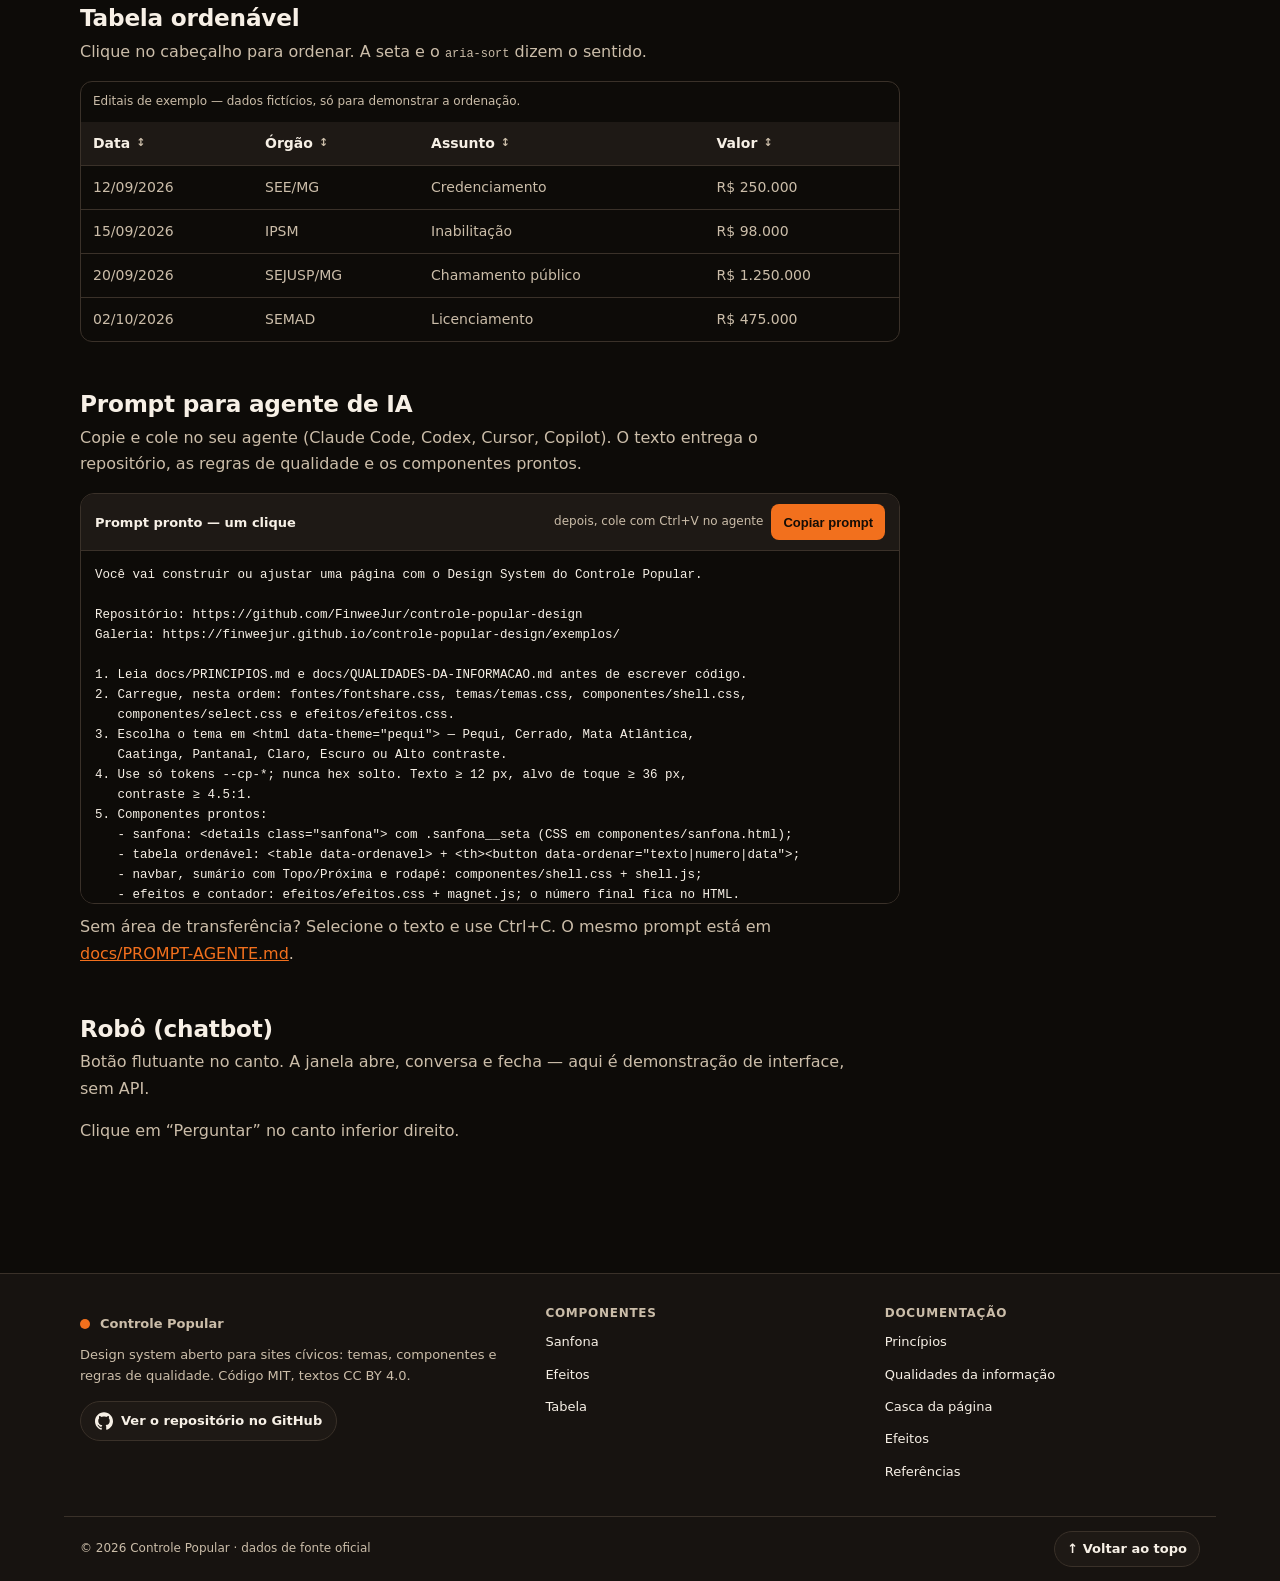
==== commit 37f2b2f4: "temas: emoji proprio por bioma, menu compacto no celular e cache renovado" ====
--- a/exemplos/index.html
+++ b/exemplos/index.html
@@ -23,11 +23,11 @@
   Sem JS e sem animação, o conteúdo continua correto: números no HTML,
   tabela na ordem do HTML, sumário como links.
 -->
-<link rel="stylesheet" href="../fontes/fontshare.css?v=20261118b">
-<link rel="stylesheet" href="../temas/temas.css?v=20261118b">
-<link rel="stylesheet" href="../componentes/shell.css?v=20261118b">
-<link rel="stylesheet" href="../componentes/select.css?v=20261118b">
-<link rel="stylesheet" href="../efeitos/efeitos.css?v=20261118b">
+<link rel="stylesheet" href="../fontes/fontshare.css?v=20261118d">
+<link rel="stylesheet" href="../temas/temas.css?v=20261118d">
+<link rel="stylesheet" href="../componentes/shell.css?v=20261118d">
+<link rel="stylesheet" href="../componentes/select.css?v=20261118d">
+<link rel="stylesheet" href="../efeitos/efeitos.css?v=20261118d">
 <style>
   * { box-sizing: border-box; }
   body { margin: 0; background: var(--cp-bg); color: var(--cp-text); line-height: 1.65; }
@@ -520,15 +520,15 @@
   </button>
 </div>
 
-<script src="../efeitos/magnet.js?v=20261118b" defer></script>
-<script src="../componentes/shell.js?v=20261118b" defer></script>
+<script src="../efeitos/magnet.js?v=20261118d" defer></script>
+<script src="../componentes/shell.js?v=20261118d" defer></script>
 <script>
   // Temas: lista espelhada de temas/temas.json (fetch não lê file://).
   const TEMAS = [
-    { id: "pequi", nome: "Pequi", emoji: "🌳", cor: "#f2701d", cor2: "#0d0b08", desc: "Laranja & preto" },
-    { id: "cerrado", nome: "Cerrado", emoji: "🌳", cor: "#c97b5a", cor2: "#ffc300", desc: "Terracota & ipê" },
-    { id: "mata-atlantica", nome: "Mata Atlântica", emoji: "🌳", cor: "#3a6b35", cor2: "#ffd700", desc: "Verde-serra & dourado" },
-    { id: "caatinga", nome: "Caatinga", emoji: "🌳", cor: "#d97724", cor2: "#eab308", desc: "Âmbar & sol do sertão" },
+    { id: "pequi", nome: "Pequi", emoji: "🌰", cor: "#f2701d", cor2: "#0d0b08", desc: "Laranja & preto" },
+    { id: "cerrado", nome: "Cerrado", emoji: "🌾", cor: "#c97b5a", cor2: "#ffc300", desc: "Terracota & ipê" },
+    { id: "mata-atlantica", nome: "Mata Atlântica", emoji: "🌿", cor: "#3a6b35", cor2: "#ffd700", desc: "Verde-serra & dourado" },
+    { id: "caatinga", nome: "Caatinga", emoji: "🌵", cor: "#d97724", cor2: "#eab308", desc: "Âmbar & sol do sertão" },
     { id: "pantanal", nome: "Pantanal", emoji: "🦜", cor: "#0284c7", cor2: "#f59e0b", desc: "Azul-águas & tuiuiú" },
     { id: "light", nome: "Claro", emoji: "☀️", cor: "#12467b", cor2: "#f7f8fa", desc: "Azul & branco" },
     { id: "dark", nome: "Escuro", emoji: "🌙", cor: "#4a90d9", cor2: "#0b1220", desc: "Azul-noite & grafite" },
--- a/componentes/shell.css
+++ b/componentes/shell.css
@@ -44,6 +44,7 @@
 }
 .topo__marca {
   display: inline-flex;
+  white-space: nowrap;
   align-items: center;
   gap: 10px;
   color: var(--cp-text);
@@ -141,7 +142,10 @@
   right: 0;
   top: calc(100% + 8px);
   z-index: 50;
-  width: min(20rem, calc(100vw - 2rem));
+  width: min(20rem, calc(100vw - 1rem));
+  max-height: min(70vh, 24rem);
+  overflow-y: auto;
+  overscroll-behavior: contain;
   margin: 0;
   padding: 6px;
   list-style: none;
@@ -151,6 +155,14 @@
   box-shadow: 0 20px 48px rgb(0 0 0 / 0.35);
 }
 .temas__lista[hidden] { display: none; }
+
+/* No celular o seletor mostra só as cores e o emoji: o nome do tema roubaria
+   a largura e faria a marca quebrar em duas linhas (medido 18/11/2026). */
+@media (max-width: 720px) {
+  .temas__botao { gap: 6px; padding: 6px 8px; }
+  .temas__botao [data-temas-nome] { display: none; }
+  .temas__lista { width: min(17rem, calc(100vw - 1rem)); max-height: min(60vh, 22rem); }
+}
 .temas__opcao {
   display: flex;
   align-items: center;
